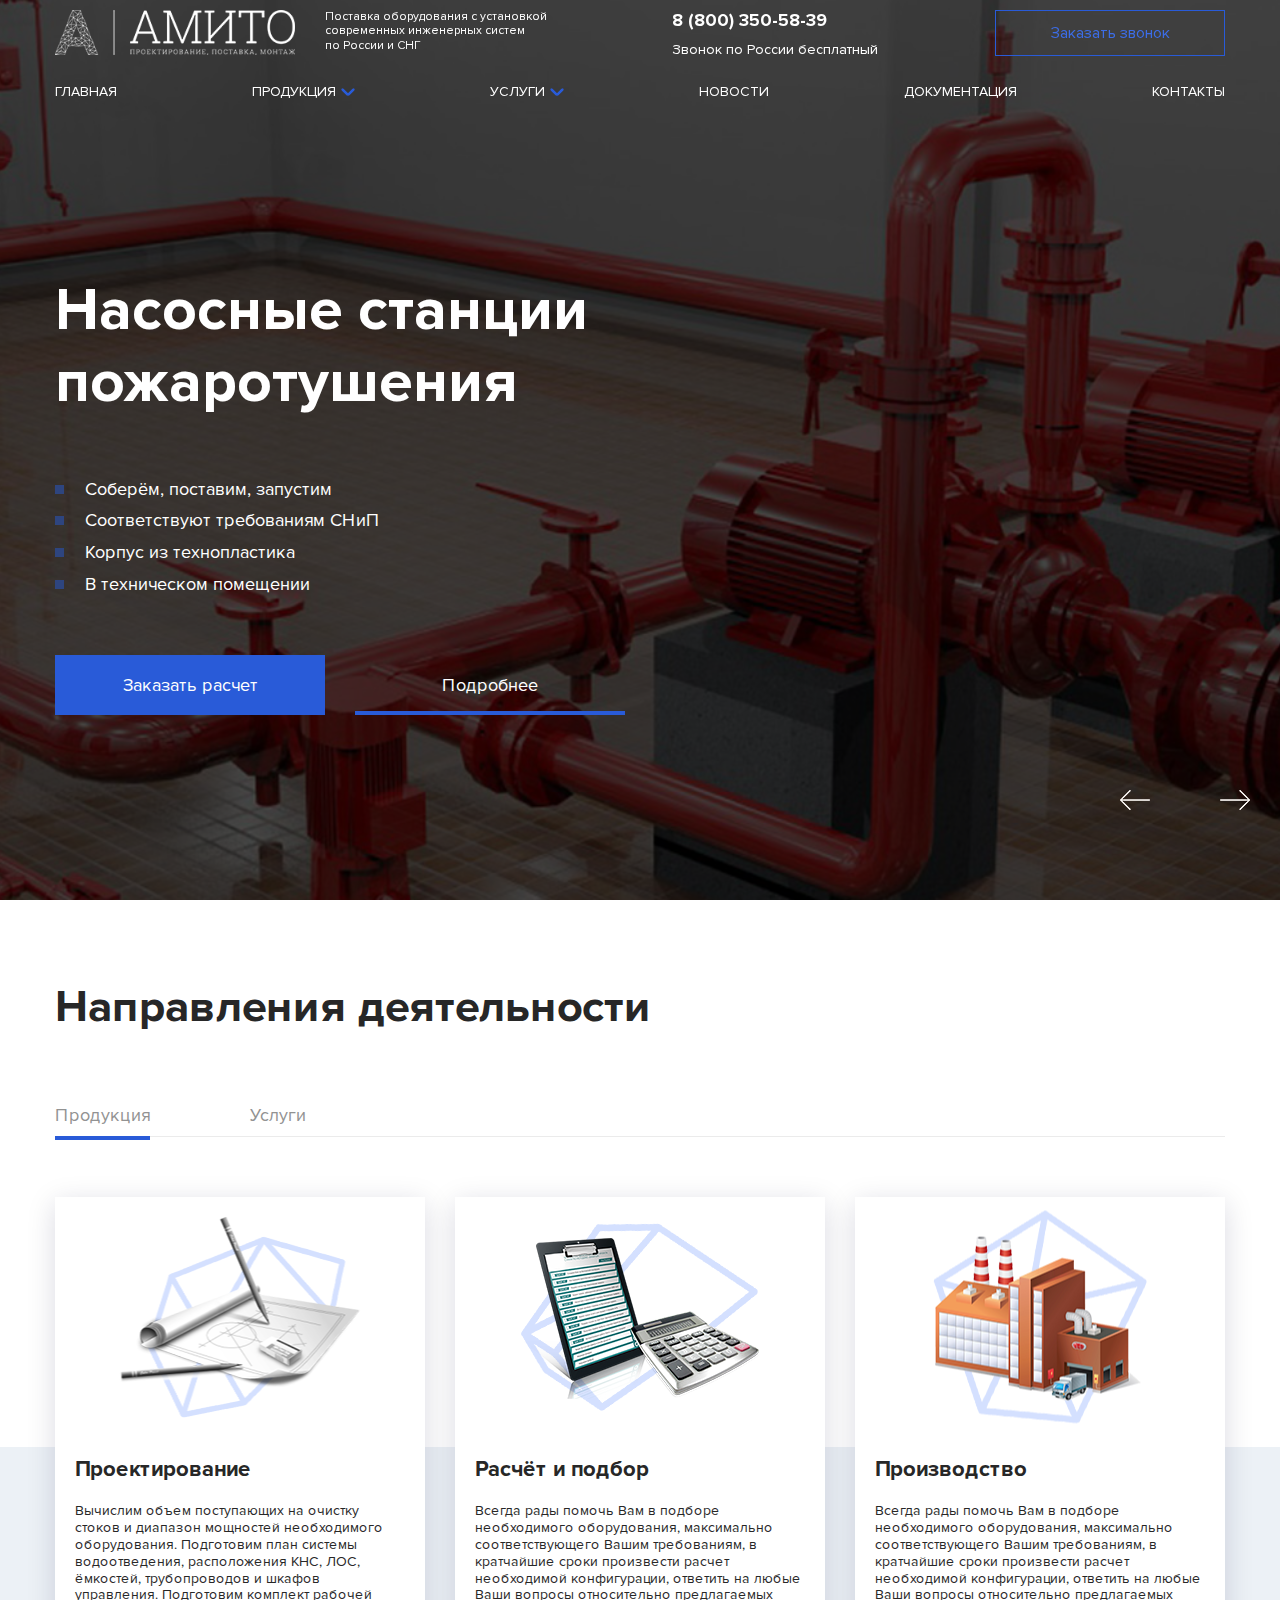
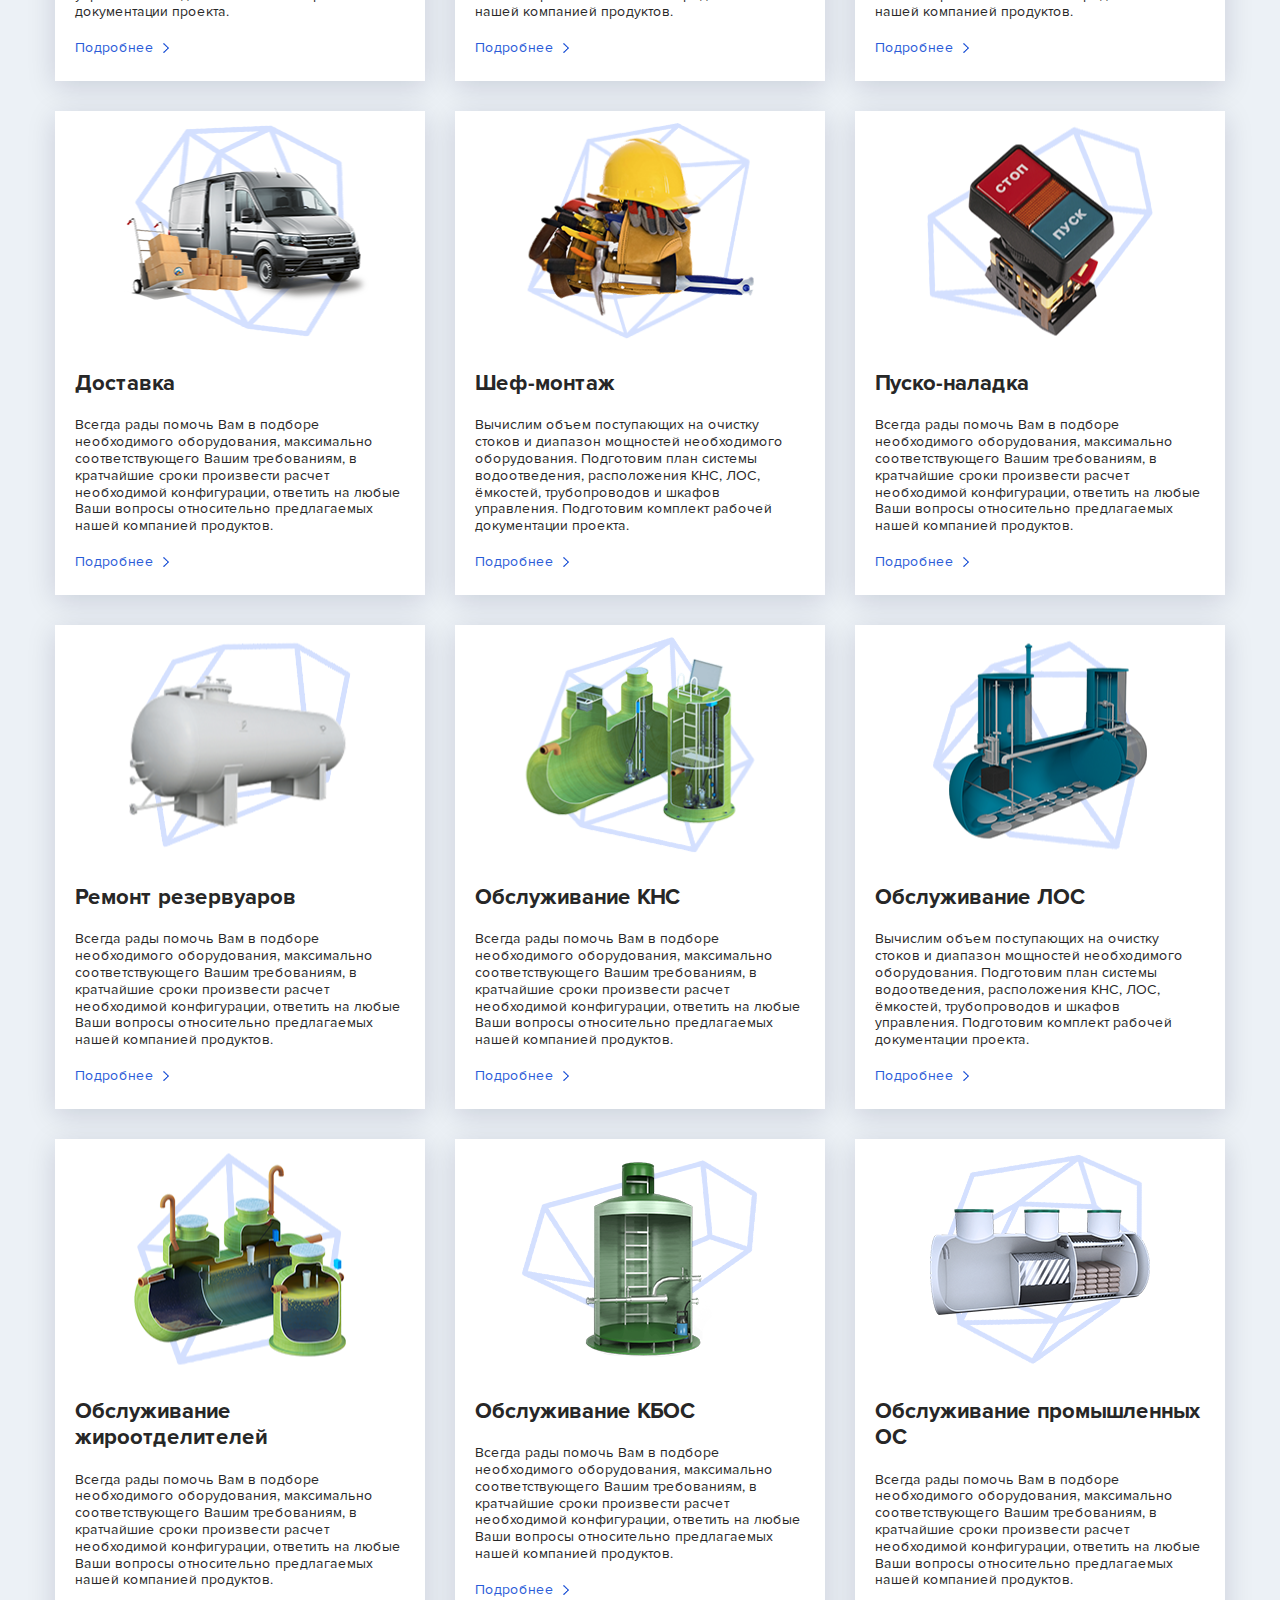
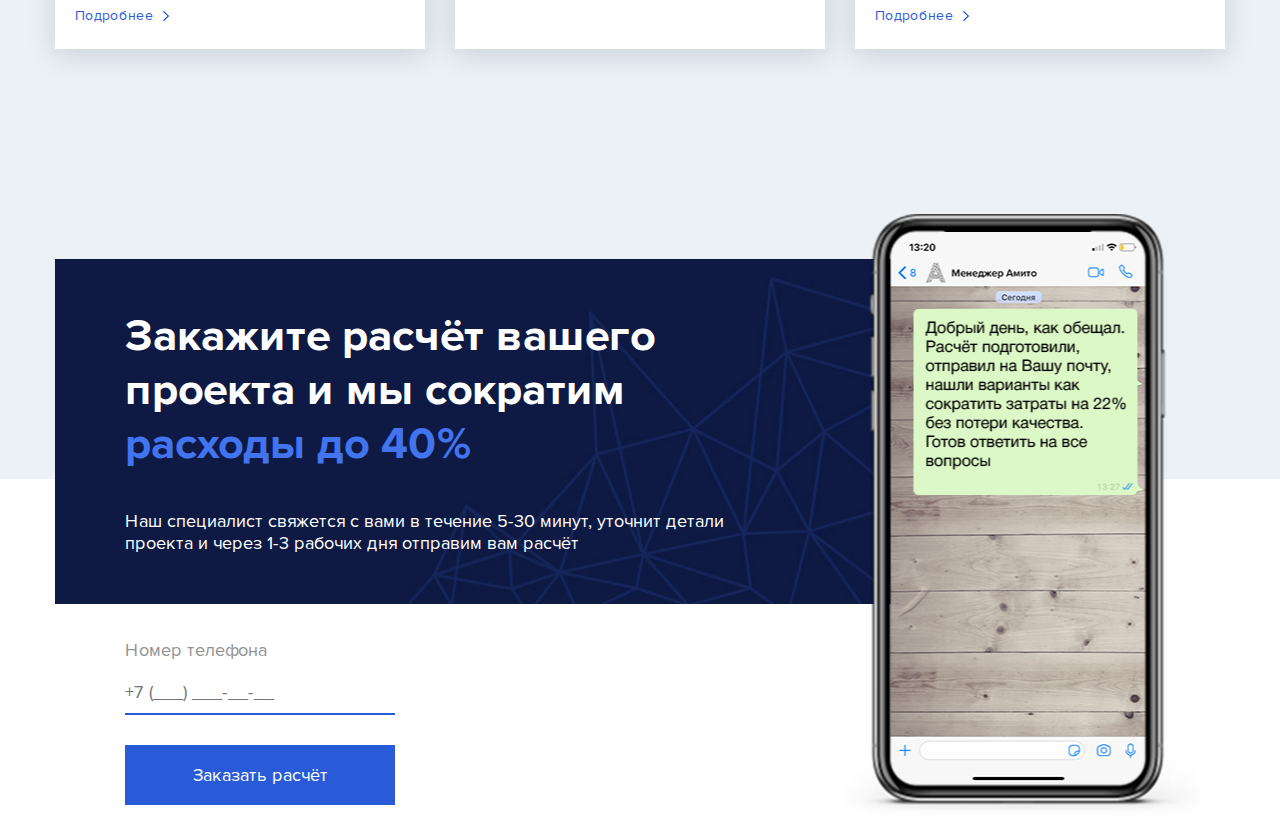
==== index.html @ 6118cff6 "sdvdfv" ====
<!DOCTYPE html>
<html>
<head>
	<title></title>
	<meta name="keywords" content=''>
	<meta name="description" content=''>

	<meta name="format-detection" content="telephone=no">

	<meta http-equiv="Content-Type" content="text/html; charset=utf-8">
	<meta name="viewport" content="width=device-width,minimum-scale=1,maximum-scale=1">
	<link rel="stylesheet" href="css/reset.css" type="text/css">
	<link rel="stylesheet" href="css/jquery.fancybox.css" type="text/css">
	<link rel="stylesheet" href="css/slick.css" type="text/css">
	<link rel="stylesheet" href="css/layout.css" type="text/css">
	<link rel="stylesheet" href="css/main.css" type="text/css">

</head>
<body>
	<div class="body-wrap">
		<div class="b header">
			<div class="header-top">
				<div class="container">
					<div class="wrap">
						<div class="header-burger">
							<div class="mobile-btn">
								<div class="mobile-btn-el"></div>
							</div>
						</div>
						<div class="header-logo">
							<a href="/"><img src="i/logo.png" alt=""></a>
						</div>
						<div class="header-content">
							<div class="logo-text">Поставка оборудования с установкой современных инженерных систем по&nbsp;России и&nbsp;СНГ</div>
							<div class="phone">
								<a href="tel:+78003505839">8 (800) 350-58-39</a>
								<span>Звонок по России бесплатный</span>
							</div>
							<a href="#" class="header-btn">Заказать звонок</a>
						</div>
					</div>
				</div>
			</div>
			<div class="header-bot">
				<div class="container">
					<div class="header-nav">
						<ul>
							<li><a href="/">Главная</a></li>
							<li class="li-drop"><a href="/">Продукция</a></li>
							<li class="li-drop"><a href="/">Услуги</a></li>
							<li><a href="/">Новости</a></li>
							<li><a href="/">Документация</a></li>
							<li><a href="/">Контакты</a></li>
						</ul>
					</div>
				</div>
			</div>
			<div class="mobile-menu">
				<div class="close-btn"></div>
				<ul class="nav">
					<li><a href="/">Главная</a></li>
					<li class="nav-drop"><a href="/">Продукция</a></li>
					<li class="nav-drop"><a href="/">Услуги</a></li>
					<li><a href="/">Новости</a></li>
					<li><a href="/">Документация</a></li>
					<li><a href="/">Контакты</a></li>
				</ul>
				<div class="phone">
					<a href="tel:+78003505839">8 (800) 350-58-39</a>
					<span>Звонок по России бесплатный</span>
				</div>
			</div>
		</div>

		<div class="b face">
			<div class="face-slider">
				<div class="face-slide" style="background-image:url('i/face-img.jpg');">
					<div class="container">
						<div class="wrap">
							<h2 class="main-title">Насосные станции пожаротушения</h2>
							<div class="text">
								<ul>
									<li>Соберём, поставим, запустим</li>
									<li>Соответствуют требованиям СНиП</li>
									<li>Корпус из технопластика</li>
									<li>В техническом помещении</li>
								</ul>
							</div>
							<div class="face-buttons">
								<a href="#" class="btn">Заказать расчет</a>
								<a href="#" class="btn more">Подробнее</a>
							</div>
						</div>
					</div>
				</div>
				<div class="face-slide" style="background-image:url('i/face-img.jpg');">
					<div class="container">
						<div class="wrap">
							<h2 class="main-title">Насосные станции пожаротушения</h2>
							<div class="text">
								<ul>
									<li>Соберём, поставим, запустим</li>
									<li>Соответствуют требованиям СНиП</li>
									<li>Корпус из технопластика</li>
									<li>В техническом помещении</li>
								</ul>
							</div>
							<div class="face-buttons">
								<a href="#" class="btn">Заказать расчет</a>
								<a href="#" class="btn more">Подробнее</a>
							</div>
						</div>
					</div>
				</div>
			</div>
		</div>

		<div class="b services">
			<div class="services-top">
				<div class="container">
					<h2 class="title">Направления деятельности</h2>
					<ul class="filter-services">
						<li data-filter="#products" class="active">Продукция</li>
						<li data-filter="#services">Услуги</li>
					</ul>
				</div>
			</div>
			<div class="services-bot">
				<div class="wrap">
					<div class="container">
						<div id="products" class="services-wrap active">
							<ul class="services-list">
								<li>
									<div class="image">
										<img src="i/serv-1.png" alt="">
									</div>
									<div class="content">
										<div class="name">Проектирование</div>
										<div class="text">Вычислим объем поступающих на очистку стоков и диапазон мощностей необходимого оборудования. Подготовим план системы водоотведения, расположения КНС, ЛОС, ёмкостей, трубопроводов и шкафов управления. Подготовим комплект рабочей документации проекта.</div>
										<a href="#" class="services-more">Подробнее</a>
									</div>
								</li>
								<li>
									<div class="image">
										<img src="i/serv-2.png" alt="">
									</div>
									<div class="content">
										<div class="name">Расчёт и подбор</div>
										<div class="text">Всегда рады помочь Вам в подборе необходимого оборудования, максимально соответствующего Вашим требованиям, в кратчайшие сроки произвести расчет необходимой конфигурации, ответить на любые Ваши вопросы относительно предлагаемых нашей компанией продуктов.</div>
										<a href="#" class="services-more">Подробнее</a>
									</div>
								</li>
								<li>
									<div class="image">
										<img src="i/serv-3.png" alt="">
									</div>
									<div class="content">
										<div class="name">Производство</div>
										<div class="text">Всегда рады помочь Вам в подборе необходимого оборудования, максимально соответствующего Вашим требованиям, в кратчайшие сроки произвести расчет необходимой конфигурации, ответить на любые Ваши вопросы относительно предлагаемых нашей компанией продуктов.</div>
										<a href="#" class="services-more">Подробнее</a>
									</div>
								</li>
								<li>
									<div class="image">
										<img src="i/serv-4.png" alt="">
									</div>
									<div class="content">
										<div class="name">Доставка</div>
										<div class="text">Всегда рады помочь Вам в подборе необходимого оборудования, максимально соответствующего Вашим требованиям, в кратчайшие сроки произвести расчет необходимой конфигурации, ответить на любые Ваши вопросы относительно предлагаемых нашей компанией продуктов.</div>
										<a href="#" class="services-more">Подробнее</a>
									</div>
								</li>
								<li>
									<div class="image">
										<img src="i/serv-5.png" alt="">
									</div>
									<div class="content">
										<div class="name">Шеф-монтаж</div>
										<div class="text">Вычислим объем поступающих на очистку стоков и диапазон мощностей необходимого оборудования. Подготовим план системы водоотведения, расположения КНС, ЛОС, ёмкостей, трубопроводов и шкафов управления. Подготовим комплект рабочей документации проекта.</div>
										<a href="#" class="services-more">Подробнее</a>
									</div>
								</li>
								<li>
									<div class="image">
										<img src="i/serv-6.png" alt="">
									</div>
									<div class="content">
										<div class="name">Пуско-наладка</div>
										<div class="text">Всегда рады помочь Вам в подборе необходимого оборудования, максимально соответствующего Вашим требованиям, в кратчайшие сроки произвести расчет необходимой конфигурации, ответить на любые Ваши вопросы относительно предлагаемых нашей компанией продуктов.</div>
										<a href="#" class="services-more">Подробнее</a>
									</div>
								</li>
								<li>
									<div class="image">
										<img src="i/serv-7.png" alt="">
									</div>
									<div class="content">
										<div class="name">Ремонт резервуаров</div>
										<div class="text">Всегда рады помочь Вам в подборе необходимого оборудования, максимально соответствующего Вашим требованиям, в кратчайшие сроки произвести расчет необходимой конфигурации, ответить на любые Ваши вопросы относительно предлагаемых нашей компанией продуктов.</div>
										<a href="#" class="services-more">Подробнее</a>
									</div>
								</li>
								<li>
									<div class="image">
										<img src="i/serv-8.png" alt="">
									</div>
									<div class="content">
										<div class="name">Обслуживание КНС</div>
										<div class="text">Всегда рады помочь Вам в подборе необходимого оборудования, максимально соответствующего Вашим требованиям, в кратчайшие сроки произвести расчет необходимой конфигурации, ответить на любые Ваши вопросы относительно предлагаемых нашей компанией продуктов.</div>
										<a href="#" class="services-more">Подробнее</a>
									</div>
								</li>
								<li>
									<div class="image">
										<img src="i/serv-9.png" alt="">
									</div>
									<div class="content">
										<div class="name">Обслуживание ЛОС</div>
										<div class="text">Вычислим объем поступающих на очистку стоков и диапазон мощностей необходимого оборудования. Подготовим план системы водоотведения, расположения КНС, ЛОС, ёмкостей, трубопроводов и шкафов управления. Подготовим комплект рабочей документации проекта.</div>
										<a href="#" class="services-more">Подробнее</a>
									</div>
								</li>
								<li>
									<div class="image">
										<img src="i/serv-10.png" alt="">
									</div>
									<div class="content">
										<div class="name">Обслуживание жироотделителей</div>
										<div class="text">Всегда рады помочь Вам в подборе необходимого оборудования, максимально соответствующего Вашим требованиям, в кратчайшие сроки произвести расчет необходимой конфигурации, ответить на любые Ваши вопросы относительно предлагаемых нашей компанией продуктов.</div>
										<a href="#" class="services-more">Подробнее</a>
									</div>
								</li>
								<li>
									<div class="image">
										<img src="i/serv-11.png" alt="">
									</div>
									<div class="content">
										<div class="name">Обслуживание КБОС</div>
										<div class="text">Всегда рады помочь Вам в подборе необходимого оборудования, максимально соответствующего Вашим требованиям, в кратчайшие сроки произвести расчет необходимой конфигурации, ответить на любые Ваши вопросы относительно предлагаемых нашей компанией продуктов.</div>
										<a href="#" class="services-more">Подробнее</a>
									</div>
								</li>
								<li>
									<div class="image">
										<img src="i/serv-12.png" alt="">
									</div>
									<div class="content">
										<div class="name">Обслуживание промышленных ОС</div>
										<div class="text">Всегда рады помочь Вам в подборе необходимого оборудования, максимально соответствующего Вашим требованиям, в кратчайшие сроки произвести расчет необходимой конфигурации, ответить на любые Ваши вопросы относительно предлагаемых нашей компанией продуктов.</div>
										<a href="#" class="services-more">Подробнее</a>
									</div>
								</li>
							</ul>
						</div>
						<div id="services" class="services-wrap">
							<ul class="services-list">
								<li>
									<div class="image">
										<img src="i/serv-1.png" alt="">
									</div>
									<div class="content">
										<div class="name">Проектирование</div>
										<div class="text">Вычислим объем поступающих на очистку стоков и диапазон мощностей необходимого оборудования. Подготовим план системы водоотведения, расположения КНС, ЛОС, ёмкостей, трубопроводов и шкафов управления. Подготовим комплект рабочей документации проекта.</div>
										<a href="#" class="services-more">Подробнее</a>
									</div>
								</li>
								<li>
									<div class="image">
										<img src="i/serv-2.png" alt="">
									</div>
									<div class="content">
										<div class="name">Расчёт и подбор</div>
										<div class="text">Всегда рады помочь Вам в подборе необходимого оборудования, максимально соответствующего Вашим требованиям, в кратчайшие сроки произвести расчет необходимой конфигурации, ответить на любые Ваши вопросы относительно предлагаемых нашей компанией продуктов.</div>
										<a href="#" class="services-more">Подробнее</a>
									</div>
								</li>
								<li>
									<div class="image">
										<img src="i/serv-5.png" alt="">
									</div>
									<div class="content">
										<div class="name">Шеф-монтаж</div>
										<div class="text">Вычислим объем поступающих на очистку стоков и диапазон мощностей необходимого оборудования. Подготовим план системы водоотведения, расположения КНС, ЛОС, ёмкостей, трубопроводов и шкафов управления. Подготовим комплект рабочей документации проекта.</div>
										<a href="#" class="services-more">Подробнее</a>
									</div>
								</li>
								<li>
									<div class="image">
										<img src="i/serv-9.png" alt="">
									</div>
									<div class="content">
										<div class="name">Обслуживание ЛОС</div>
										<div class="text">Вычислим объем поступающих на очистку стоков и диапазон мощностей необходимого оборудования. Подготовим план системы водоотведения, расположения КНС, ЛОС, ёмкостей, трубопроводов и шкафов управления. Подготовим комплект рабочей документации проекта.</div>
										<a href="#" class="services-more">Подробнее</a>
									</div>
								</li>
							</ul>
						</div>
					</div>
				</div>
			</div>
		</div>

		<div class="b calc">
			<div class="calc-wrap">
				<div class="container">
					<div class="calc-head" style="background-image:url('i/calc-bg.jpg');">
						<h2 class="title">Закажите расчёт вашего проекта и мы сократим <span>расходы до&nbsp;40%</span></h2>
						<div class="calc-text">Наш специалист свяжется с вами в течение 5-30 минут, уточнит детали проекта и через 1-3 рабочих дня отправим вам расчёт</div>
						<img src="i/calc-phone.png" alt="" class="abs-img">
					</div>
					<div class="calc-form">
						<div class="b-form">
							<form>
								<div class="b-input">
									<label>Номер телефона</label>
									<input type="tel" placeholder="+7 (___) ___-__-__">
								</div>
								<button type="submit" class="btn">Заказать расчёт</button>
							</form>
						</div>
					</div>
				</div>
			</div>
		</div>

		<div class="b footer">
			<div class="container"></div>
		</div>

		<div style="display:none;">
		</div>
	</div>

	<script type="text/javascript" src="js/jquery-2.1.1.min.js"></script>
	<script type="text/javascript" src="js/jquery.fancybox.js"></script>
	<script type="text/javascript" src="js/jquery.inputmask.bundle.js"></script>
	<script type="text/javascript" src="js/slick.js"></script>
	<script type="text/javascript" src="js/main.js"></script>
</body>
</html>
---- css/layout.css ----
@charset "utf-8";

@font-face {
    font-family: 'ProximaNova';
    src: url('../fonts/ProximaNovaT-Thin.eot');
    src: url('../fonts/ProximaNovaT-Thin.eot?#iefix') format('embedded-opentype'),
         url('../fonts/ProximaNovaT-Thin.svg#ProximaNovaT-Thin') format('svg'),
         url('../fonts/ProximaNovaT-Thin.ttf') format('truetype'),
         url('../fonts/ProximaNovaT-Thin.woff') format('woff'),
         url('../fonts/ProximaNovaT-Thin.woff2') format('woff2');
    font-weight: 100;
    font-style: normal;
}

@font-face {
    font-family: 'ProximaNova';
    src: url('../fonts/ProximaNova-Black.eot');
    src: url('../fonts/ProximaNova-Black.eot?#iefix') format('embedded-opentype'),
         url('../fonts/ProximaNova-Black.svg#ProximaNova-Black') format('svg'),
         url('../fonts/ProximaNova-Black.ttf') format('truetype'),
         url('../fonts/ProximaNova-Black.woff') format('woff'),
         url('../fonts/ProximaNova-Black.woff2') format('woff2');
    font-weight: 900;
    font-style: normal;
}

@font-face {
    font-family: 'ProximaNova';
    src: url('../fonts/ProximaNova-Bold.eot');
    src: url('../fonts/ProximaNova-Bold.eot?#iefix') format('embedded-opentype'),
         url('../fonts/ProximaNova-Bold.svg#ProximaNova-Bold') format('svg'),
         url('../fonts/ProximaNova-Bold.ttf') format('truetype'),
         url('../fonts/ProximaNova-Bold.woff') format('woff'),
         url('../fonts/ProximaNova-Bold.woff2') format('woff2');
    font-weight: 700;
    font-style: normal;
}

@font-face {
    font-family: 'ProximaNova';
    src: url('../fonts/ProximaNova-Extrabld.eot');
    src: url('../fonts/ProximaNova-Extrabld.eot?#iefix') format('embedded-opentype'),
         url('../fonts/ProximaNova-Extrabld.svg#ProximaNova-Extrabld') format('svg'),
         url('../fonts/ProximaNova-Extrabld.ttf') format('truetype'),
         url('../fonts/ProximaNova-Extrabld.woff') format('woff'),
         url('../fonts/ProximaNova-Extrabld.woff2') format('woff2');
    font-weight: 800;
    font-style: normal;
}

@font-face {
    font-family: 'ProximaNova';
    src: url('../fonts/ProximaNova-Light.eot');
    src: url('../fonts/ProximaNova-Light.eot?#iefix') format('embedded-opentype'),
         url('../fonts/ProximaNova-Light.svg#ProximaNova-Light') format('svg'),
         url('../fonts/ProximaNova-Light.ttf') format('truetype'),
         url('../fonts/ProximaNova-Light.woff') format('woff'),
         url('../fonts/ProximaNova-Light.woff2') format('woff2');
    font-weight: 300;
    font-style: normal;
}

@font-face {
    font-family: 'ProximaNova';
    src: url('../fonts/ProximaNova-Regular.eot');
    src: url('../fonts/ProximaNova-Regular.eot?#iefix') format('embedded-opentype'),
         url('../fonts/ProximaNova-Regular.svg#ProximaNova-Regular') format('svg'),
         url('../fonts/ProximaNova-Regular.ttf') format('truetype'),
         url('../fonts/ProximaNova-Regular.woff') format('woff'),
         url('../fonts/ProximaNova-Regular.woff2') format('woff2');
    font-weight: normal;
    font-style: normal;
}

@font-face {
    font-family: 'ProximaNova';
    src: url('../fonts/ProximaNova-Semibold.eot');
    src: url('../fonts/ProximaNova-Semibold.eot?#iefix') format('embedded-opentype'),
         url('../fonts/ProximaNova-Semibold.svg#ProximaNova-Semibold') format('svg'),
         url('../fonts/ProximaNova-Semibold.ttf') format('truetype'),
         url('../fonts/ProximaNova-Semibold.woff') format('woff'),
         url('../fonts/ProximaNova-Semibold.woff2') format('woff2');
    font-weight: 600;
    font-style: normal;
}

html,
body {
	position: relative;
}
body {
	min-width: 300px;
	text-align: center;
	overflow-x: hidden;
	-webkit-text-size-adjust: none;
	color: #272727;
    font-family: 'ProximaNova', sans-serif;
}
body.no-scroll {
	height: 100vh !important;
	overflow: hidden !important;
}
body .body-wrap {
    box-sizing: border-box;
    overflow: hidden;
}
/*body.no-scroll .body-wrap {
    height: 100vh !important;
    overflow: hidden !important;
}*/
a{
	text-decoration: none;
	color: #272727;
	-webkit-transition: all 0.3s;
    -moz-transition: all 0.3s;
    -ms-transition: all 0.3s;
    transition: all 0.3s;
}
button {
    font-family: 'ProximaNova', sans-serif;
	-webkit-transition: all 0.3s;
    -moz-transition: all 0.3s;
    -ms-transition: all 0.3s;
    transition: all 0.3s;
}
button:hover {
    cursor: pointer;
}
li{
	list-style: none;
}
h1,h2,h3,h4,h5,h6{
	font-weight: normal;
}
label.error{
	display: none !important;
}
input.error,textarea.error{
	border-color: #ff0000 !important;
}
.fancybox-inner{
	overflow: visible !important;
}
.b{
	position: relative;
}
.container{
	position: relative;
	max-width: 1230px;
	padding: 0 30px;
	box-sizing: border-box;
	margin: 0px auto;
}
.b-absolute{
	position: absolute;
	top: 0px;
	left: 50%;
	margin-left: -500px;
}
input::-webkit-input-placeholder, input:-moz-placeholder,
textarea::-webkit-input-placeholder, textarea:-moz-placeholder {
	color: #929292;
}
.mobile-btn {
	display: block;
	position: absolute;
	left: 0;
	top: 0;
	width: 30px;
	height: 30px;
	z-index: 1;
    cursor: pointer;
}
.mobile-btn .mobile-btn-el{
	position: absolute;
	border-radius: 4px;
	top: 14px;
	left: 2px;
	width: 26px;
	height: 2px;
	background-color: #ffffff;
	opacity: 1;
	-webkit-transition: all 0.3s;
	-moz-transition: all 0.3s;
	-ms-transition: all 0.3s;
	transition: all 0.3s;
}
.mobile-btn::before {
    content: '';
    position: absolute;
    border-radius: 4px;
    left: 2px;
    top: 5px;
    width: 26px;
    height: 2px;
    background-color: #ffffff;
    -webkit-transform-origin: left;
    -moz-transform-origin: left;
    -ms-transform-origin: left;
    transform-origin: left;
    -webkit-transition: all 0.3s;
    -moz-transition: all 0.3s;
    -ms-transition: all 0.3s;
    transition: all 0.3s;
}
.mobile-btn::after {
	content: '';
	position: absolute;
    border-radius: 4px;
    left: 2px;
    bottom: 5px;
    width: 26px;
    height: 2px;
    background-color: #ffffff;
    -webkit-transform-origin: left;
    -moz-transform-origin: left;
    -ms-transform-origin: left;
    transform-origin: left;
    -webkit-transition: all 0.3s;
    -moz-transition: all 0.3s;
    -ms-transition: all 0.3s;
    transition: all 0.3s;
}
.mobile-btn.active::after {
    left: 5.5px;
    -webkit-transform: rotate(-45deg);
    -moz-transform: rotate(-45deg);
    -ms-transform: rotate(-45deg);
    transform: rotate(-45deg);
}
.mobile-btn.active::before {
    left: 5.5px;
    -webkit-transform: rotate(45deg);
    -moz-transform: rotate(45deg);
    -ms-transform: rotate(45deg);
    transform: rotate(45deg);
}
.mobile-btn.active .mobile-btn-el {
	opacity: 0;
}
.close-btn {
	display: none;
	position: absolute;
	width: 30px;
	height: 30px;
	z-index: 1;
    cursor: pointer;
    top: 18.5px;
    left: 30px;
}
.close-btn::after {
	content: '';
	position: absolute;
    border-radius: 4px;
    left: 2px;
    top: 14px;
    width: 26px;
    height: 2px;
    background-color: #295bd8;
    -webkit-transform: rotate(-45deg);
    -moz-transform: rotate(-45deg);
    -ms-transform: rotate(-45deg);
    transform: rotate(-45deg);
}
.close-btn::before {
	content: '';
    position: absolute;
    border-radius: 4px;
    left: 2px;
    top: 14px;
    width: 26px;
    height: 2px;
    background-color: #295bd8;
    -webkit-transform: rotate(45deg);
    -moz-transform: rotate(45deg);
    -ms-transform: rotate(45deg);
    transform: rotate(45deg);
}
.mobile-menu {
	display: none;
	position: fixed;
	z-index: 100;
	top: -200%;
	left: 0;
	box-sizing: border-box;
	width: 100%;
	height: 100vh;
	padding: 50px 30px 70px;
	background-color: #ffffff;
	-webkit-transition: all 0.3s;
	-moz-transition: all 0.3s;
	-ms-transition: all 0.3s;
	transition: all 0.3s;
}
.mobile-menu.active {
	top: 0;
}
.mobile-menu:after {
    content: '';
    display: block;
    width: 100%;
    height: 100px;
    position: absolute;
    left: 0;
    top: 100%;
    background-color: #ffffff;
}
.mobile-menu .nav li {
    position: relative;
    text-align: left;
    font-size: 14px;
    border-bottom: 1px solid #295bd8;
}
.mobile-menu .nav li:last-child {
    border: 0;
}
.mobile-menu .nav li a, .mobile-menu .nav li span {
    display: block;
    padding: 10px 0;
}
.mobile-menu .nav li.nav-drop {
    padding-right: 16px;
}
.mobile-menu .nav li.nav-drop:before {
    content: '';
    display: block;
    width: 6px;
    height: 10px;
    position: absolute;
    right: 0;
    top: calc(50% - 5px);
    background-position: center;
    background-size: contain;
    background-repeat: no-repeat;
    background-image: url('../i/arr-more.png');
}
.mobile-menu .phone {
    margin-top: 20px;
    font-size: 12px;
}
.mobile-menu .phone a {
    font-size: 16px;
    font-weight: 700;
}
.mobile-menu .phone span {
    display: block;
    margin-top: 5px;
}

.policy-text {
    display: inline-block;
    max-width: 100%;
    font-size: 10px;
    font-weight: 300;
    color: #000000;
    line-height: 1.2;
    position: relative;
    text-align: left;
    padding-left: 35px;
    margin-top: 18px;
}
.policy-text a {
    color: #000000;
    -webkit-transition: all 0.3s;
    -moz-transition: all 0.3s;
    -ms-transition: all 0.3s;
    transition: all 0.3s;
}
.policy-text a:hover {
    color: #ffc53c;
}
.policy-text .radio-btn {
    display: block;
    position: absolute;
    width: 20px;
    height: 20px;
    border: 1px solid #f7f7f7;
    background-color: #f7f7f7;
    border-radius: 4px;
    left: 0;
    top: calc(50% - 10px);
    box-sizing: border-box;
}
.policy-text .radio-btn.error {
    border-color: #ff0000;
    background-color: #ff0000;
}
.policy-text .radio-btn:hover {
    cursor: pointer;
}
.policy-text .radio-btn.active::before {
    content: '';
    display: block;
    width: 9px;
    height: 2px;
    position: absolute;
    left: 1px;
    top: 10px;
    background-color: #aaadb3;
    -webkit-transform: rotate(45deg);
    -moz-transform: rotate(45deg);
    -ms-transform: rotate(45deg);
    transform: rotate(45deg);
}
.policy-text .radio-btn.active::after {
    content: '';
    display: block;
    width: 12px;
    height: 2px;
    position: absolute;
    left: 6px;
    top: 9px;
    background-color: #aaadb3;
    -webkit-transform: rotate(-45deg);
    -moz-transform: rotate(-45deg);
    -ms-transform: rotate(-45deg);
    transform: rotate(-45deg);
}


@media (-webkit-min-device-pixel-ratio: 1.5) {
}	
@media screen and (max-width: 1280px){
	
}
@media screen and (max-width: 1024px){
    .mobile-menu, .close-btn {
        display: block;
    }
}
@media screen and (max-width: 768px){
    .container {
        padding: 0 10px;
    }
    .mobile-menu {
        padding: 50px 10px 70px;
    }
    .close-btn {
        left: 10px;
        top: 13.5px;
    }
}
@media screen and (max-width: 560px){
    .close-btn {
        top: 13px;
    }
}
---- css/main.css ----
.header {
	padding: 10px 0;
	width: 100%;
	position: absolute;
	left: 0;
	top: 0;
	z-index: 100;
}
.header-top .wrap {
	display: -webkit-flex;
	display: -ms-flexbox;
	display: flex;
	justify-content: space-between;
	align-items: flex-start;
	text-align: left;
	padding-bottom: 25px;
}
.header-burger {
	display: none;
	position: relative;
	height: 30px;
	width: 200px;
}
.header-logo {
	width: 300px;
}
.header-logo img {
	display: block;
	max-width: 100%;
}
.header-content {
	width: calc(100% - 330px);
	display: -webkit-flex;
	display: -ms-flexbox;
	display: flex;
	justify-content: space-between;
	align-items: flex-start;
}
.header-content .logo-text {
	width: 100%;
	max-width: 230px;
	color: #ffffff;
	font-size: 12px;
	line-height: 1.2;
}
.header-content .phone {
	color: #ffffff;
	font-size: 14px;
	line-height: 1.2;
}
.header-content .phone a {
	font-weight: 700;
	font-size: 18px;
	color: #ffffff;
}
.header-content .phone span {
	display: block;
	margin-top: 10px;
}
.header-btn {
	display: block;
	width: 100%;
	border: 1px solid #295bd8;
	max-width: 230px;
	padding: 14px 10px;
	text-align: center;
	color: #3c6de8;
	font-size: 16px;
	line-height: 1;
}
.header-nav > ul {
	display: -webkit-flex;
	display: -ms-flexbox;
	display: flex;
	justify-content: space-between;
	align-items: center;
}
.header-nav > ul > li {
	position: relative;
	padding: 0 5px;
	color: #ffffff;
	text-transform: uppercase;
	font-size: 14px;
}
.header-nav > ul > li:first-child {
	padding-left: 0;
}
.header-nav > ul > li:last-child {
	padding-right: 0;
}
.header-nav > ul > li > a {
	color: #ffffff;
}
.header-nav > ul > li.li-drop {
	padding-right: 24px;
}
.header-nav > ul > li.li-drop:after {
	content: '';
	display: block;
	width: 18px;
	height: 12px;
	position: absolute;
	right: 3px;
	top: calc(50% - 6px);
	background-position: center;
	background-repeat: no-repeat;
	background-size: contain;
	background-image: url('../i/arr-drop.png');
}

.main-title {
	display: block;
	font-weight: 700;
	font-size: 60px;
	line-height: 1.2;
	width: 100%;
}
.title {
	display: block;
	font-weight: 700;
	font-size: 45px;
	line-height: 1.2;
	width: 100%;
}
.title span {
	color: #4274f0;
}

.btn {
	display: block;
	width: 100%;
	max-width: 270px;
	background-color: #295bd8;
	padding: 21px 10px;
	text-align: center;
	color: #ffffff;
	line-height: 1;
	font-size: 18px;
	border: 0;
}
.btn.more {
	padding: 21px 10px 17px;
	border-bottom: 4px solid #295bd8;
	background-color: transparent;
}

.face {
	text-align: left;
	color: #ffffff;
}
.face-slider {
	position: relative;
}
.face-slider .slick-arrow {
	position: absolute;
	border: 0;
	font-size: 0;
	background-color: transparent;
	bottom: 90px;
	z-index: 10;
	background-position: center;
	background-size: contain;
	background-repeat: no-repeat;
	width: 30px;
	height: 20px;
}
.face-slider .slick-prev {
	left: calc(50% + 455px);
	background-image: url('../i/arr-prev-1.png');
}
.face-slider .slick-next {
	left: calc(50% + 555px);
	background-image: url('../i/arr-next-1.png');
}
.face-slider .slick-list,
.face-slider .slick-track {
	height: 100%;
}
.face-slide {
	position: relative;
	background-size: cover;
	background-position: center;
	background-repeat: no-repeat;
	padding: 180px 0 90px;
}
.face-slide:before {
	content: '';
	display: block;
	width: 100%;
	height: 100%;
	position: absolute;
	left: 0;
	top: 0;
	background-color: rgba(0,0,0,0.7);
}
.face .wrap {
	display: -webkit-flex;
	display: -ms-flexbox;
	display: flex;
	justify-content: flex-start;
	align-items: flex-start;
	align-content: center;
	flex-wrap: wrap;
	min-height: calc(100vh - 270px);
	width: 100%;
	max-width: 570px;
}
.face .text {
	width: 100%;
	margin: 60px auto;
	font-size: 18px;
	line-height: 1.2;
}
.face .text ul li {
	position: relative;
	padding-left: 30px;
	margin-bottom: 10px;
}
.face .text ul li:last-child {
	margin-bottom: 0;
}
.face .text ul li:before {
	content: '';
	display: block;
	width: 9px;
	height: 9px;
	background-color: #2e457f;
	position: absolute;
	left: 0;
	top: 6px;
}
.face-buttons {
	display: -webkit-flex;
	display: -ms-flexbox;
	display: flex;
	justify-content: space-between;
	align-items: flex-start;
	flex-wrap: wrap;
	width: 100%;
}
.face-buttons .btn {
	width: calc(50% - 15px);
}

.services {
	text-align: left;
}
.services-top {
	padding: 80px 0 310px;
}
.services-bot {
	background-color: #ecf1f6;
	padding-bottom: 400px;
}
.services-bot .wrap {
	display: inline-block;
	width: 100%;
	margin-top: -250px;
}
.filter-services {
	display: -webkit-flex;
	display: -ms-flexbox;
	display: flex;
	justify-content: flex-start;
	align-items: stretch;
	margin-top: 70px;
	border-bottom: 1px solid #ebebeb;
}
.filter-services li {
	display: block;
	position: relative;
	margin-right: 100px;
	color: #929292;
	font-size: 18px;
	padding-bottom: 10px;
	cursor: pointer;
}
.filter-services li:last-child {
	margin-right: 0;
}
.filter-services li:before {
	content: '';
	display: block;
	width: 0;
	height: 4px;
	position: absolute;
	left: 0;
	top: 100%;
	background-color: #295bd8;
	-webkit-transition: all 0.3s;
	-moz-transition: all 0.3s;
	-ms-transition: all 0.3s;
	transition: all 0.3s;
}
.filter-services li.active:before {
	width: 100%;
}
.services-wrap {
	display: none;
}
.services-wrap.active {
	display: block;
}
.services-list {
	display: -webkit-flex;
	display: -ms-flexbox;
	display: flex;
	justify-content: space-between;
	align-items: stretch;
	flex-wrap: wrap;
}
.services-list li {
	position: relative;
	width: calc(25% - 22.5px);
	background-color: #ffffff;
	margin-right: 30px;
	margin-bottom: 30px;
	box-shadow: 0px 6px 27px 0px rgba(0, 13, 62, 0.15);
}
.services-list li:nth-child(4n) {
	margin-right: 0;
}
.services-list li .image {
	position: relative;
	height: 240px;
}
.services-list li .image img {
	display: block;
	max-width: 90%;
	max-height: 90%;
	position: absolute;
	left: 50%;
	top: 50%;
	-webkit-transform: translate(-50%,-50%);
	-moz-transform: translate(-50%,-50%);
	-ms-transform: translate(-50%,-50%);
	transform: translate(-50%,-50%);
}
.services-list li .content {
	padding: 20px;
}
.services-list li .name {
	display: block;
	font-weight: 700;
	font-size: 22px;
	line-height: 1.2;
}
.services-list li .text {
	margin: 20px auto;
	font-size: 14px;
	line-height: 1.2;
}
.services-list li .services-more {
	display: inline-block;
	vertical-align: top;
	position: relative;
	padding-right: 15px;
	color: #295bd8;
	font-size: 14px;
	line-height: 1;
}
.services-list li .services-more:before {
	content: '';
	display: block;
	width: 6px;
	height: 10px;
	position: absolute;
	right: 0;
	top: calc(50% - 5px);
	background-position: center;
	background-size: contain;
	background-repeat: no-repeat;
	background-image: url('../i/arr-more.png');
}

.calc {
	color: #ffffff;
	text-align: left;
}
.calc-wrap {
	display: inline-block;
	width: 100%;
	margin-top: -220px;
}
.calc-head {
	position: relative;
	padding: 50px 300px 50px 70px;
	margin-right: 200px;
	background-position: center;
	background-repeat: no-repeat;
	background-size: cover;
}
.calc-head .calc-text {
	font-size: 18px;
	line-height: 1.2;
	margin-top: 40px;
}
.calc-head .abs-img {
	display: block;
	max-width: 400px;
	max-height: 610px;
	position: absolute;
	top: -45px;
	right: 0;
	-webkit-transform: translateX(50%);
	-moz-transform: translateX(50%);
	-ms-transform: translateX(50%);
	transform: translateX(50%);
}
.calc-form {
	padding: 35px 70px;
}
.calc-form .b-form {
	margin-left: 0;
}

.b-form {
	margin: 0 auto;
	max-width: 270px;
}
.b-input {
	text-align: left;
	width: 100%;
	margin-bottom: 30px;
}
.b-input label {
	display: inline-block;
	font-size: 18px;
	color: #929292;
	margin-bottom: 10px;
}
.b-input input, .b-input textarea {
	display: block;
	width: 100%;
	font-size: 18px;
	color: #272727;
	font-family: 'ProximaNova', sans-serif;
}
.b-input input {
	padding: 10px 0;
	border: 0;
	border-bottom: 2px solid #295bd8;
}
.b-input textarea {
	resize: none;
}




@media screen and (max-width: 1280px){
	.header-logo {
		width: 240px;
	}
	.header-content {
		width: calc(100% - 270px);
	}

	.face-slider .slick-prev {
		left: auto;
		right: 130px;
	}
	.face-slider .slick-next {
		left: auto;
		right: 30px;
	}

	.services-list li {
		width: calc(100%/3 - 20px);
	}
	.services-list li:nth-child(4n) {
		margin-right: 30px;
	}
	.services-list li:nth-child(3n) {
		margin-right: 0;
	}
}
@media screen and (max-width: 1024px){
	body .body-wrap {
		padding-top: 67px;
	}
	.header {
		position: fixed;
		background-color: #295bd8;
	}
	.header-bot, .header-content .logo-text, .header-btn {
		display: none;
	}
	.header-top .wrap {
		align-items: center;
		padding-bottom: 0;
	}
	.header-content {
		display: block;
		width: 200px;
	}
	.header-burger {
		display: block;
	}
	.header-content .phone {
		text-align: right;
	}
	.header-logo {
		width: 200px;
	}
	.mobile-menu .header-logo {
		display: block;
		margin: 0 auto 20px;
	}

	.face-slide {
		padding: 90px 0;
	}
	.face .wrap {
		min-height: calc(100vh - 247px);
	}

	.calc-head {
		margin-right: 0;
		padding: 50px 300px 50px 30px;
	}
	.calc-head .abs-img {
		max-width: 260px;
		max-height: 420px;
		top: 50%;
		right: 0;
		-webkit-transform: translate(0,-50%);
		-moz-transform: translate(0,-50%);
		-ms-transform: translate(0,-50%);
		transform: translate(0,-50%);
	}
}
@media screen and (max-width: 960px){
	.face-slider .slick-prev {
		right: 80px;
	}

	.services-list {
		justify-content: space-between;
	}
	.services-list li {
		width: calc(50% - 15px);
		margin-right: 0;
	}
	.services-list li:nth-child(4n) {
		margin-right: 0;
	}
}
@media screen and (max-width: 768px){
	body .body-wrap {
		padding-top: 57px;
	}

	.header-content, .header-burger {
		width: 150px;
	}
	.header-content .phone {
		font-size: 10px;
	}
	.header-content .phone a {
		font-size: 16px;
	}
	.header-content .phone span {
		margin-top: 5px;
	}

	.main-title {
		font-size: 26px;
	}
	.title {
		font-size: 20px;
	}

	.btn {
		font-size: 14px;
		padding: 18px 10px;
		margin: 0 auto;
	}
	.btn.more {
		padding: 18px 10px 14px;
	}

	.face-slide {
		padding: 80px 0;
	}
	.face .wrap {
		max-width: none;
		min-height: calc(100vh - 217px);
	}
	.face .text {
		margin: 30px auto;
		font-size: 14px;
	}
	.face .text ul li {
		padding-left: 16px;
	}
	.face .text ul li:before {
		width: 6px;
		height: 6px;
		top: 4px;
	}
	.face-buttons {
		max-width: 560px;
	}
	.face-buttons .btn {
		margin: 0;
		width: calc(50% - 10px);
	}
	.face-slider .slick-arrow {
		bottom: 30px;
	}
	.face-slider .slick-prev {
		right: auto;
		left: calc(50% - 40px);
	}
	.face-slider .slick-next {
		right: calc(50% - 40px);
	}

	.services-top {
		padding: 50px 0 280px;
	}
	.filter-services {
		margin-top: 30px;
	}
	.filter-services li {
		font-size: 14px;
		padding-bottom: 8px;
		margin-right: 30px;
	}
	.filter-services li:before {
		height: 2px;
	}
	.services-list li {
		width: calc(50% - 10px);
		margin-bottom: 20px;
	}
	.services-list li .content {
		padding: 15px;
	}
	.services-list li .name {
		font-size: 16px;
	}
	.services-list li .text {
		margin: 15px auto;
		font-size: 12px;
	}
	.services-list li .services-more {
		font-size: 12px;
		padding-right: 12px;
	}
	.services-list li .services-more:before {
		width: 5px;
		height: 8px;
		top: calc(50% - 4px);
	}

	.calc-head {
		padding: 15px;
	}
	.calc-head .calc-text {
		font-size: 14px;
		margin: 20px auto;
	}
	.calc-head .abs-img {
		position: relative;
		max-width: 100%;
		max-height: 300px;
		left: 0;
		top: 0;
		margin: 0 auto;
		-webkit-transform: translate(0,0);
		-moz-transform: translate(0,0);
		-ms-transform: translate(0,0);
		transform: translate(0,0);
	}
	.calc-form {
		padding: 30px 0;
	}
	.calc-form .b-form {
		margin-left: auto;
	}

	.b-input {
		margin-bottom: 15px;
	}
	.b-input label {
		font-size: 14px;
		margin-bottom: 0;
	}
	.b-input input, .b-input textarea {
		font-size: 14px;
	}
}
@media screen and (max-width: 560px){
	body .body-wrap {
		padding-top: 56px;
	}

	.header-logo {
		display: none;
	}

	.face .wrap {
		min-height: calc(100vh - 216px);
	}
	.face-buttons {
		display: block;
		max-width: none;
	}
	.face-buttons .btn {
		width: 100%;
		margin: 0 auto 10px;
	}
	.face-buttons .btn:last-child {
		margin-bottom: 0;
	}

	.services-list {
		display: block;
	}
	.services-list li {
		width: 100%;
	}
	.services-list li:last-child {
		margin-bottom: 0;
	}
}
@media screen and (max-width: 460px){
	.filter-services {
		justify-content: space-between;
	}
	.filter-services li {
		margin-right: 0;
	}
}
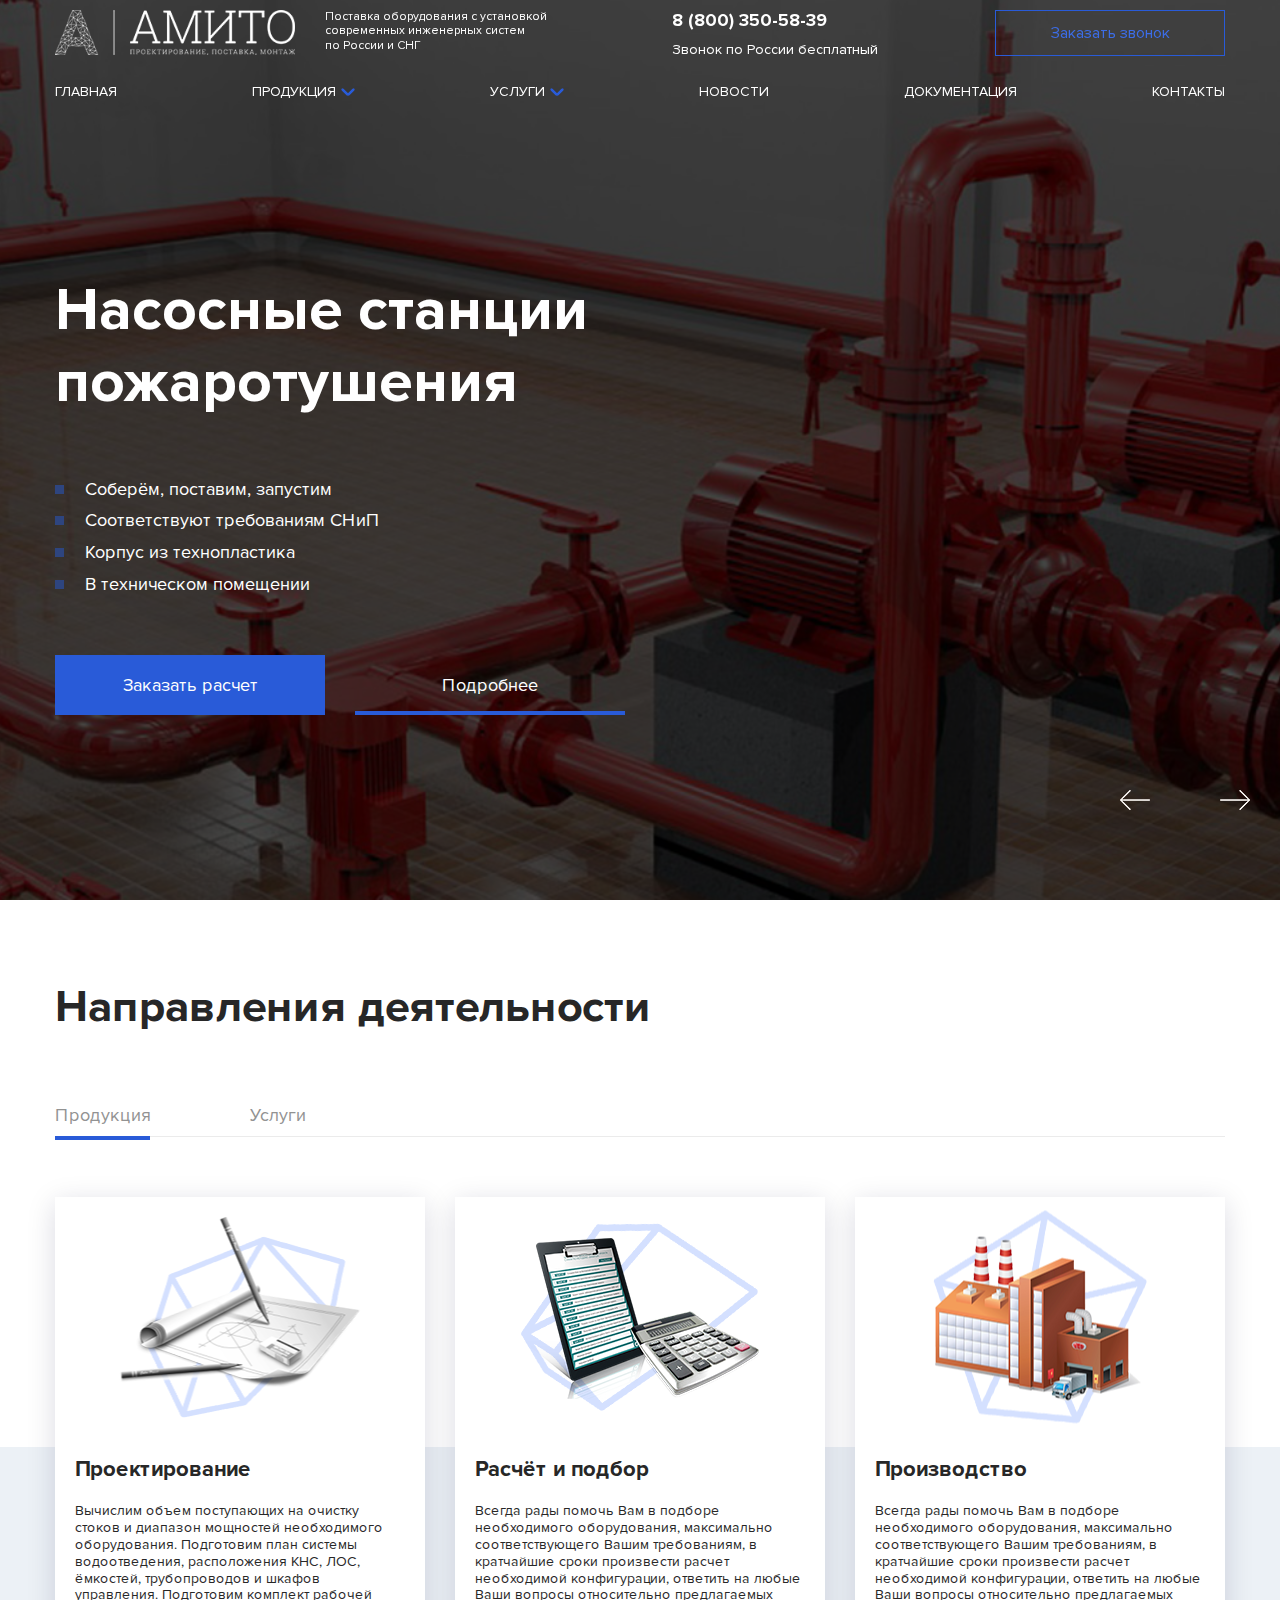
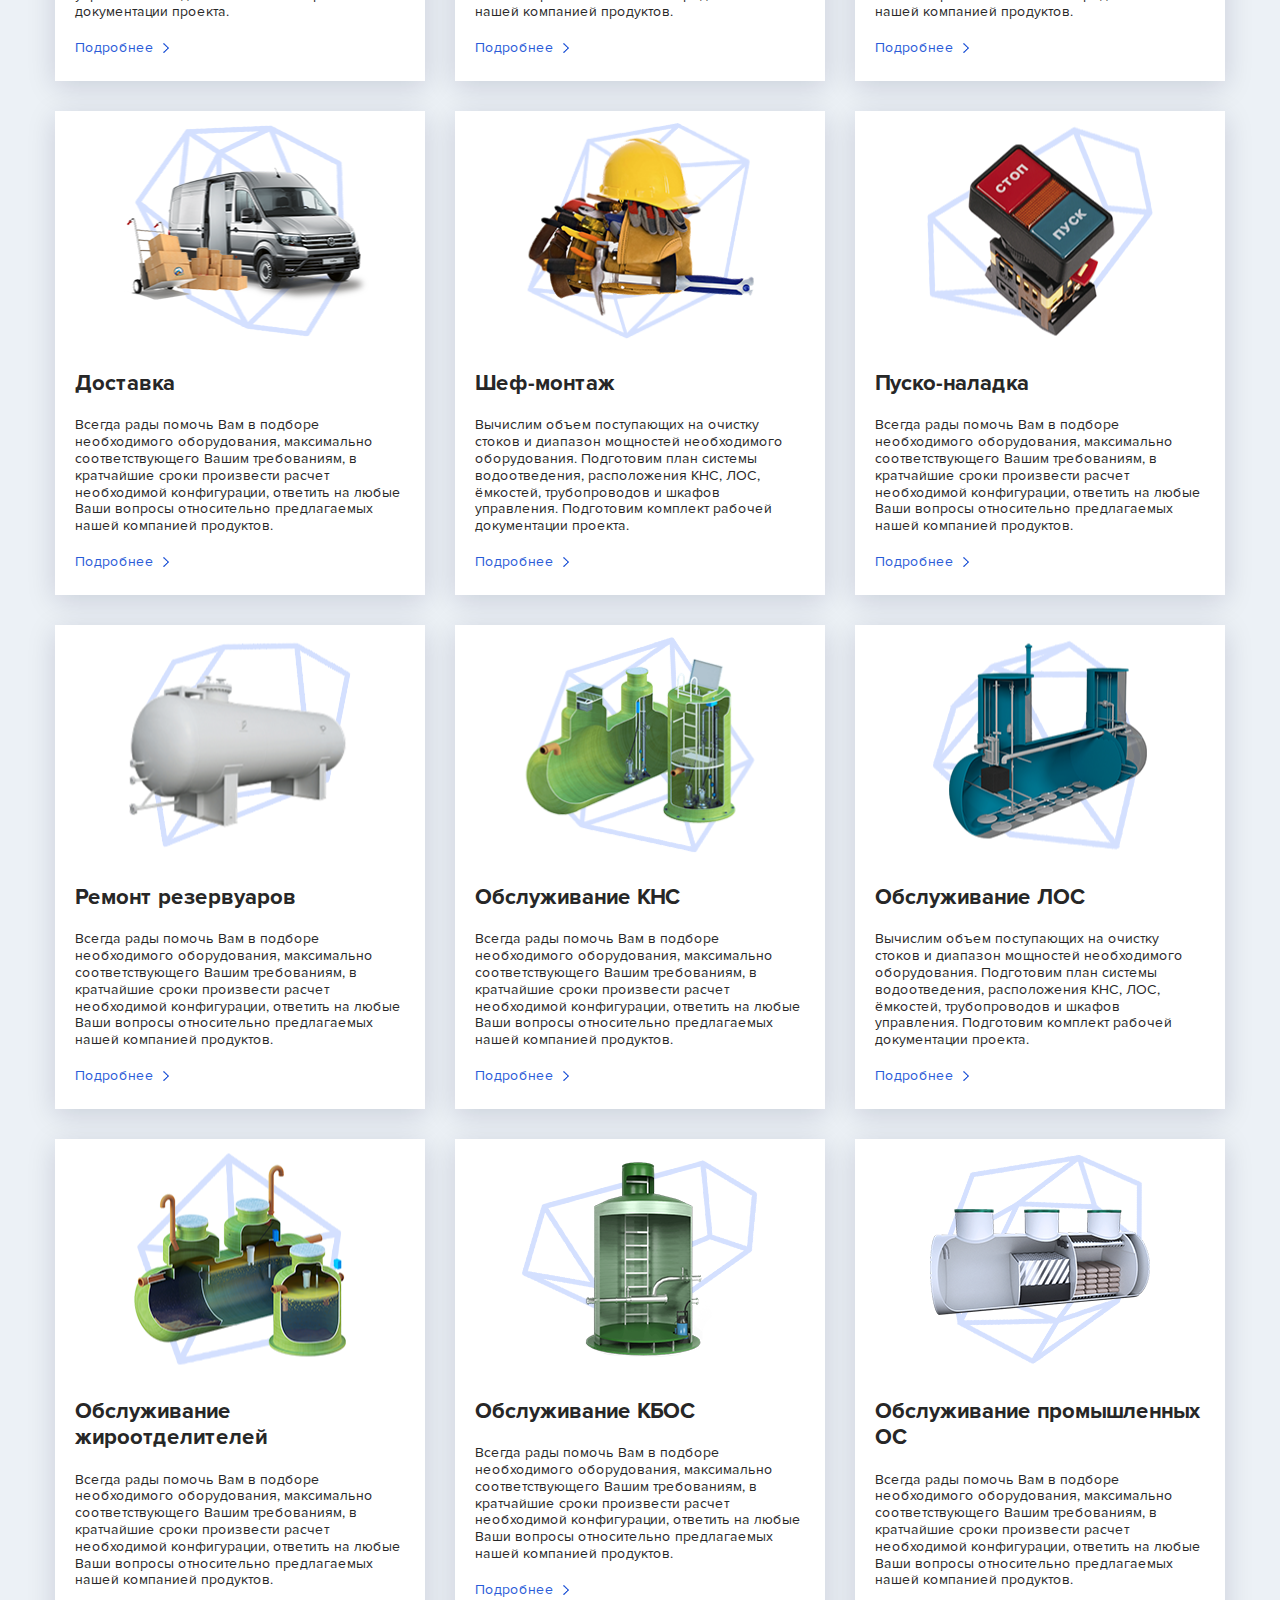
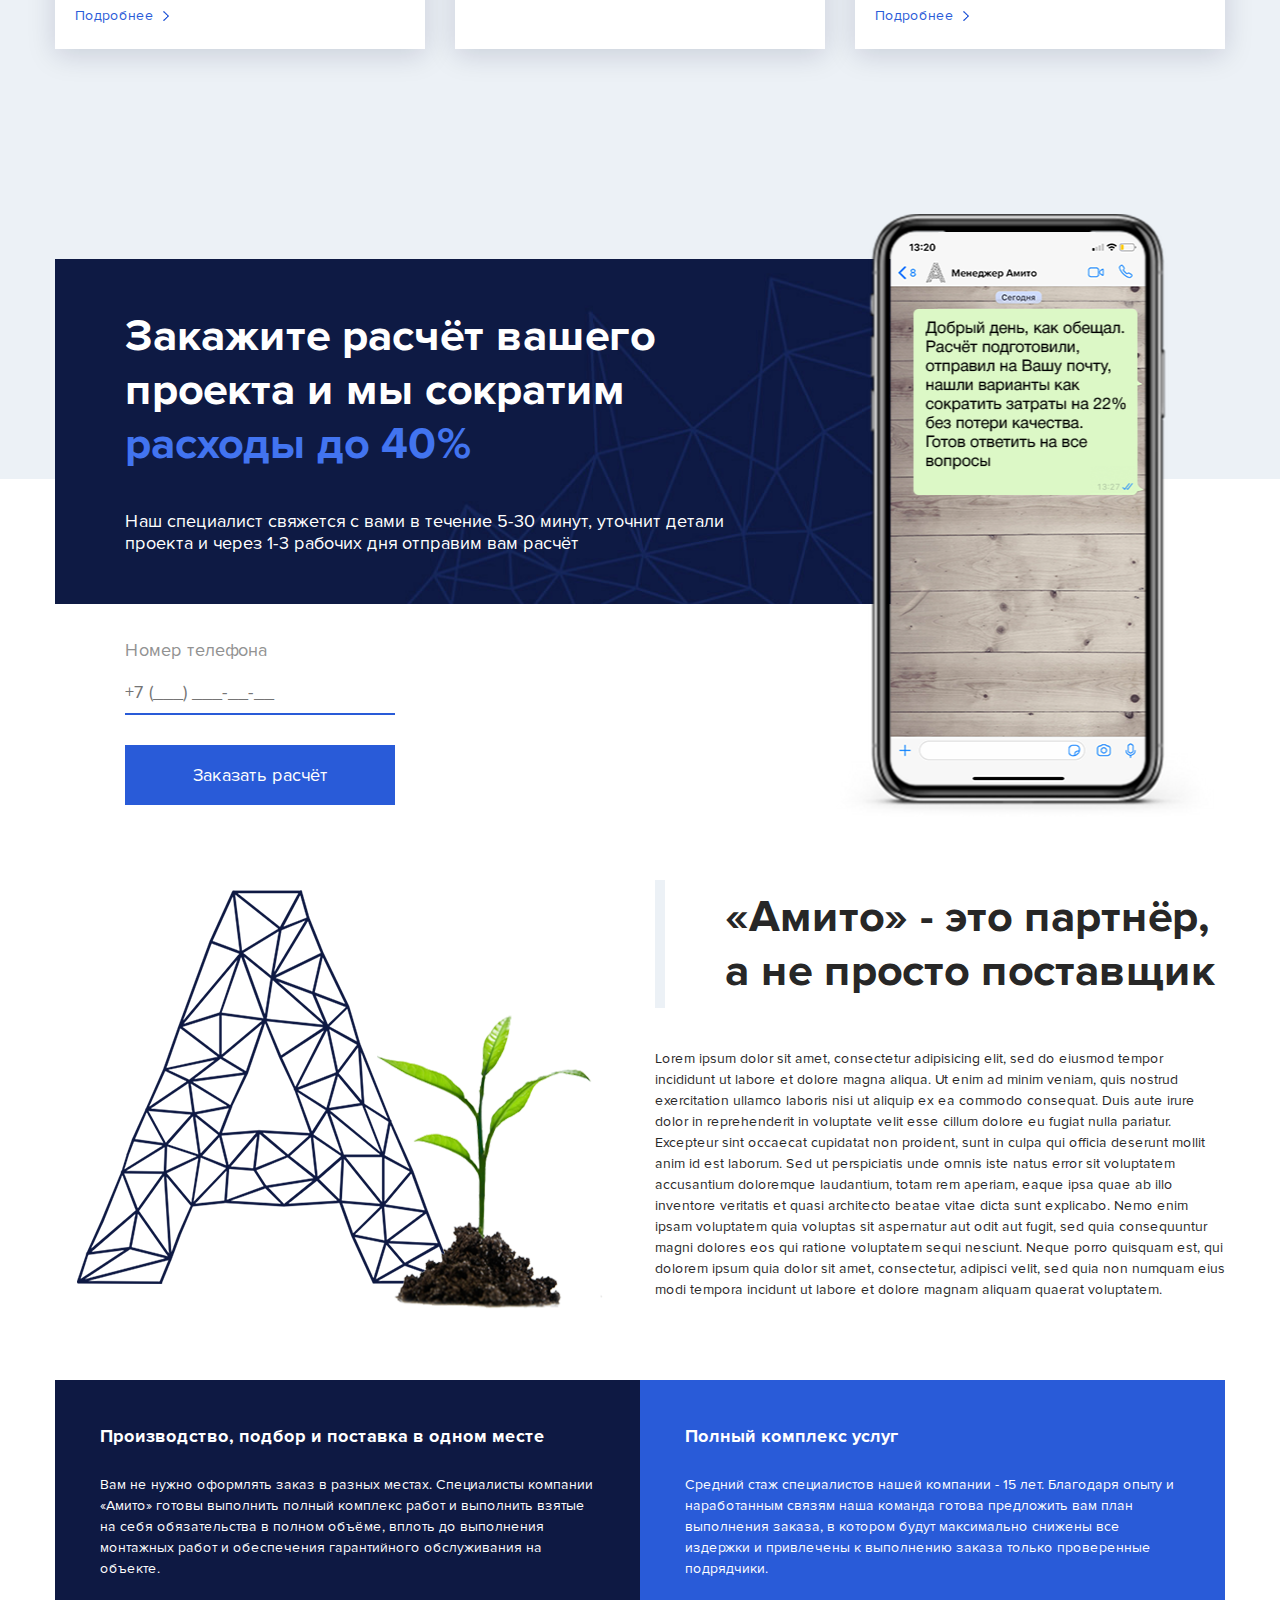
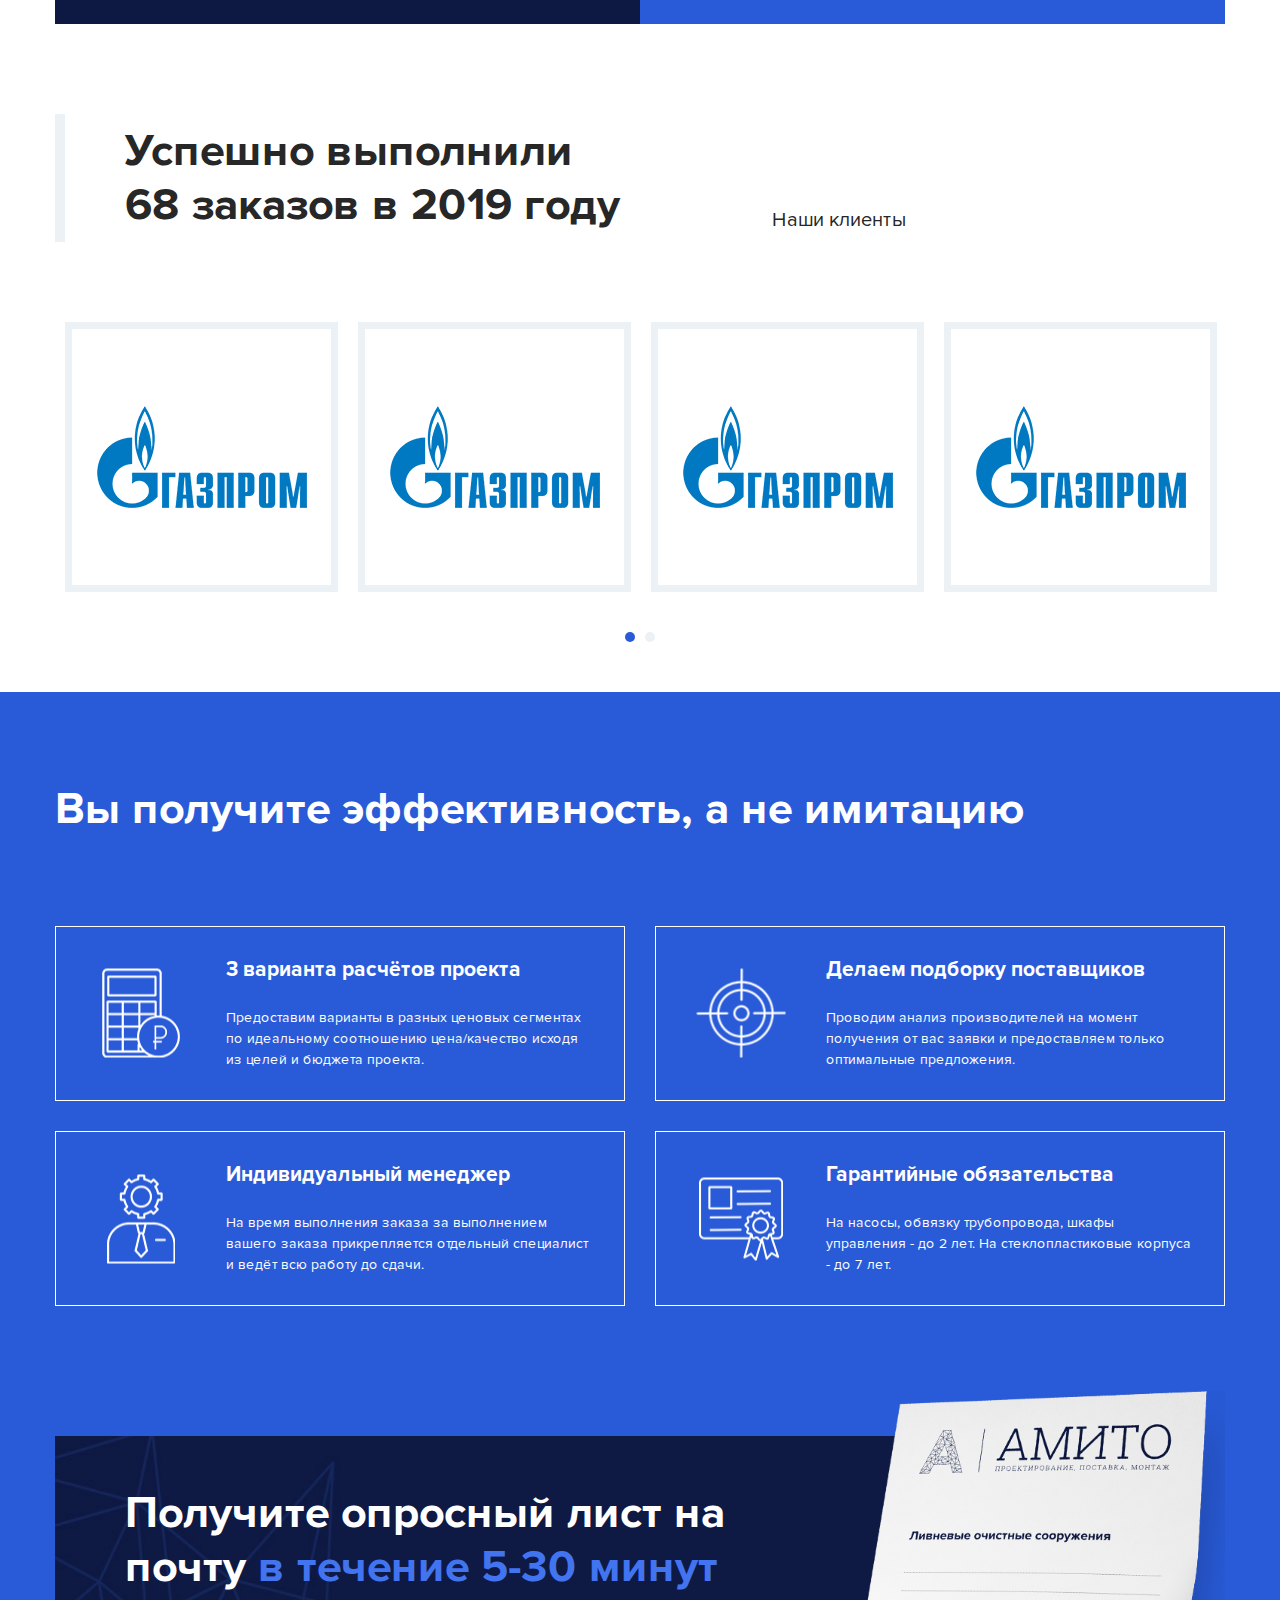
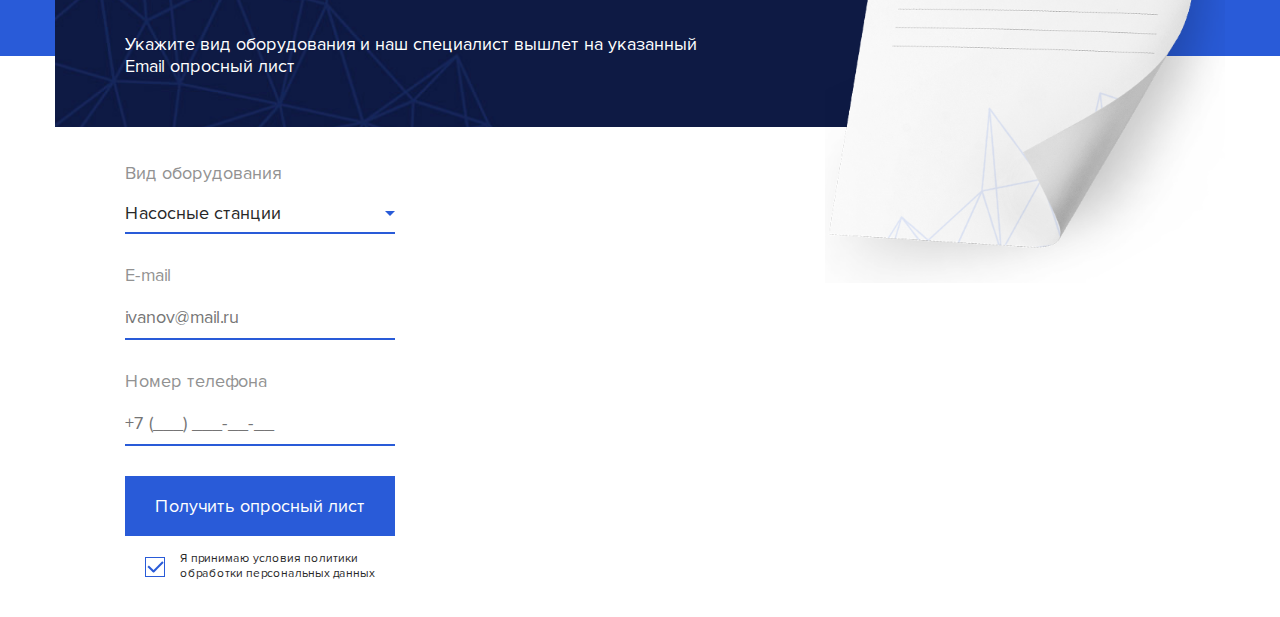
==== commit e5b273c4: "svdfvdf" ====
--- a/index.html
+++ b/index.html
@@ -12,6 +12,7 @@
 	<link rel="stylesheet" href="css/reset.css" type="text/css">
 	<link rel="stylesheet" href="css/jquery.fancybox.css" type="text/css">
 	<link rel="stylesheet" href="css/slick.css" type="text/css">
+	<link rel="stylesheet" href="css/chosen.min.css" type="text/css"/>
 	<link rel="stylesheet" href="css/layout.css" type="text/css">
 	<link rel="stylesheet" href="css/main.css" type="text/css">
 
@@ -324,6 +325,133 @@
 			</div>
 		</div>
 
+		<div class="b ekr">
+			<div class="container">
+				<div class="b-text-img">
+					<div class="image">
+						<img src="i/amito-img.png" alt="">
+					</div>
+					<div class="text">
+						<h2 class="title title-line">«Амито» - это партнёр, а&nbsp;не&nbsp;просто поставщик</h2>
+						<div class="text-wrap">
+							<p>Lorem ipsum dolor sit amet, consectetur adipisicing elit, sed do eiusmod tempor incididunt ut labore et dolore magna aliqua. Ut enim ad minim veniam, quis nostrud exercitation ullamco laboris nisi ut aliquip ex ea commodo consequat. Duis aute irure dolor in reprehenderit in voluptate velit esse cillum dolore eu fugiat nulla pariatur. Excepteur sint occaecat cupidatat non proident, sunt in culpa qui officia deserunt mollit anim id est laborum. Sed ut perspiciatis unde omnis iste natus error sit voluptatem accusantium doloremque laudantium, totam rem aperiam, eaque ipsa quae ab illo inventore veritatis et quasi architecto beatae vitae dicta sunt explicabo. Nemo enim ipsam voluptatem quia voluptas sit aspernatur aut odit aut fugit, sed quia consequuntur magni dolores eos qui ratione voluptatem sequi nesciunt. Neque porro quisquam est, qui dolorem ipsum quia dolor sit amet, consectetur, adipisci velit, sed quia non numquam eius modi tempora incidunt ut labore et dolore magnam aliquam quaerat voluptatem.</p>
+						</div>
+					</div>
+				</div>
+				<div class="text-cards">
+					<div class="card">
+						<div class="card-title">Производство, подбор и поставка в одном месте</div>
+						<div class="card-text">
+							<p>Вам не нужно оформлять заказ в разных местах. Специалисты компании «Амито» готовы выполнить полный комплекс работ и выполнить взятые на себя обязательства в полном объёме, вплоть до выполнения монтажных работ и обеспечения гарантийного обслуживания на объекте.</p>
+						</div>
+					</div>
+					<div class="card light-blue">
+						<div class="card-title">Полный комплекс услуг</div>
+						<div class="card-text">
+							<p>Средний стаж специалистов нашей компании - 15 лет. Благодаря опыту и наработанным связям наша команда готова предложить вам план выполнения заказа, в котором будут максимально снижены все издержки и привлечены к выполнению заказа только проверенные подрядчики.</p>
+						</div>
+					</div>
+				</div>
+			</div>
+		</div>
+
+		<div class="b ekr">
+			<div class="container">
+				<div class="head-title">
+					<h2 class="title title-line">Успешно выполнили 68&nbsp;заказов в&nbsp;2019&nbsp;году</h2>
+					<div class="subtitle">Наши клиенты</div>
+				</div>
+				<div class="partners">
+					<div class="partner">
+						<img src="i/gazprom.png" alt="">
+					</div>
+					<div class="partner">
+						<img src="i/gazprom.png" alt="">
+					</div>
+					<div class="partner">
+						<img src="i/gazprom.png" alt="">
+					</div>
+					<div class="partner">
+						<img src="i/gazprom.png" alt="">
+					</div>
+					<div class="partner">
+						<img src="i/gazprom.png" alt="">
+					</div>
+				</div>
+			</div>
+		</div>
+
+		<div class="b preim-block">
+			<div class="container">
+				<h2 class="title">Вы получите эффективность, а&nbsp;не&nbsp;имитацию</h2>
+				<ul class="preim-list">
+					<li>
+						<img src="i/preim-i-1.png" class="icon">
+						<div class="preim-title">3&nbsp;варианта расчётов проекта</div>
+						<div class="text">
+							<p>Предоставим варианты в разных ценовых сегментах по идеальному соотношению цена/качество исходя из целей и бюджета проекта.</p>
+						</div>
+					</li>
+					<li>
+						<img src="i/preim-i-2.png" class="icon">
+						<div class="preim-title">Делаем подборку поставщиков</div>
+						<div class="text">
+							<p>Проводим анализ производителей на момент получения от вас заявки и предоставляем только оптимальные предложения.</p>
+						</div>
+					</li>
+					<li>
+						<img src="i/preim-i-3.png" class="icon">
+						<div class="preim-title">Индивидуальный менеджер</div>
+						<div class="text">
+							<p>На время выполнения заказа за выполнением вашего заказа прикрепляется отдельный специалист и ведёт всю работу до сдачи.</p>
+						</div>
+					</li>
+					<li>
+						<img src="i/preim-i-4.png" class="icon">
+						<div class="preim-title">Гарантийные обязательства</div>
+						<div class="text">
+							<p>На насосы, обвязку трубопровода, шкафы управления - до 2 лет. На стеклопластиковые корпуса - до 7 лет.</p>
+						</div>
+					</li>
+				</ul>
+			</div>
+		</div>
+
+		<div class="b calc">
+			<div class="calc-wrap">
+				<div class="container">
+					<div class="calc-head" style="background-image:url('i/calc-bg-2.jpg');">
+						<h2 class="title">Получите опросный лист на почту <span>в&nbsp;течение 5-30 минут</span></h2>
+						<div class="calc-text">Укажите вид оборудования и наш специалист вышлет на указанный Email опросный лист</div>
+						<img src="i/calc-img.png" alt="" class="abs-img">
+					</div>
+					<div class="calc-form">
+						<div class="b-form">
+							<form>
+								<div class="b-select">
+									<label>Вид оборудования</label>
+									<select>
+										<option value="val-1">Насосные станции</option>
+										<option value="val-2">Резервуары</option>
+									</select>
+								</div>
+								<div class="b-input">
+									<label>E-mail</label>
+									<input type="email" placeholder="ivanov@mail.ru">
+								</div>
+								<div class="b-input">
+									<label>Номер телефона</label>
+									<input type="tel" placeholder="+7 (___) ___-__-__">
+								</div>
+								<button type="submit" class="btn">Получить опросный лист</button>
+								<div class="policy-text"><div class="radio-btn active"></div>Я принимаю условия <a href="#" target="_blank">политики<br> обработки персональных данных</a></div>
+							</form>
+						</div>
+					</div>
+				</div>
+			</div>
+		</div>
+
 		<div class="b footer">
 			<div class="container"></div>
 		</div>
@@ -336,6 +464,7 @@
 	<script type="text/javascript" src="js/jquery.fancybox.js"></script>
 	<script type="text/javascript" src="js/jquery.inputmask.bundle.js"></script>
 	<script type="text/javascript" src="js/slick.js"></script>
+	<script type="text/javascript" src="js/chosen.jquery.min.js"></script>
 	<script type="text/javascript" src="js/main.js"></script>
 </body>
 </html>--- a/css/layout.css
+++ b/css/layout.css
@@ -350,40 +350,38 @@
 .policy-text {
     display: inline-block;
     max-width: 100%;
-    font-size: 10px;
-    font-weight: 300;
-    color: #000000;
+    font-size: 12px;
+    color: #272727;
     line-height: 1.2;
     position: relative;
     text-align: left;
     padding-left: 35px;
-    margin-top: 18px;
+    margin-top: 16px;
 }
 .policy-text a {
-    color: #000000;
+    color: #272727;
     -webkit-transition: all 0.3s;
     -moz-transition: all 0.3s;
     -ms-transition: all 0.3s;
     transition: all 0.3s;
 }
 .policy-text a:hover {
-    color: #ffc53c;
+    color: #295bd8;
 }
 .policy-text .radio-btn {
     display: block;
     position: absolute;
     width: 20px;
     height: 20px;
-    border: 1px solid #f7f7f7;
-    background-color: #f7f7f7;
-    border-radius: 4px;
+    border: 1px solid #295bd8;
+    background-color: #ffffff;
+    border-radius: 0;
     left: 0;
     top: calc(50% - 10px);
     box-sizing: border-box;
 }
 .policy-text .radio-btn.error {
     border-color: #ff0000;
-    background-color: #ff0000;
 }
 .policy-text .radio-btn:hover {
     cursor: pointer;
@@ -391,12 +389,12 @@
 .policy-text .radio-btn.active::before {
     content: '';
     display: block;
-    width: 9px;
+    width: 8px;
     height: 2px;
     position: absolute;
     left: 1px;
     top: 10px;
-    background-color: #aaadb3;
+    background-color: #295bd8;
     -webkit-transform: rotate(45deg);
     -moz-transform: rotate(45deg);
     -ms-transform: rotate(45deg);
@@ -405,12 +403,12 @@
 .policy-text .radio-btn.active::after {
     content: '';
     display: block;
-    width: 12px;
-    height: 2px;
-    position: absolute;
-    left: 6px;
-    top: 9px;
-    background-color: #aaadb3;
+    width: 14px;
+    height: 2px;
+    position: absolute;
+    left: 5px;
+    top: 8px;
+    background-color: #295bd8;
     -webkit-transform: rotate(-45deg);
     -moz-transform: rotate(-45deg);
     -ms-transform: rotate(-45deg);
--- a/css/main.css
+++ b/css/main.css
@@ -108,6 +108,10 @@
 	background-image: url('../i/arr-drop.png');
 }
 
+.ekr {
+	padding: 50px 0;
+}
+
 .main-title {
 	display: block;
 	font-weight: 700;
@@ -124,6 +128,40 @@
 }
 .title span {
 	color: #4274f0;
+}
+.title-line {
+	position: relative;
+	padding-left: 70px;
+}
+.title-line:before {
+	content: '';
+	display: block;
+	width: 10px;
+	height: calc(100% + 20px);
+	position: absolute;
+	left: 0;
+	top: -10px;
+	background-color: #ecf1f6;
+}
+.subtitle {
+	display: block;
+	font-size: 20px;
+	line-height: 1.2;
+}
+.head-title {
+	display: -webkit-flex;
+	display: -ms-flexbox;
+	display: flex;
+	justify-content: space-between;
+	align-items: flex-end;
+	text-align: left;
+}
+.head-title .title {
+	width: 600px;
+}
+.head-title .subtitle {
+	width: calc(100% - 630px);
+	margin-top: 0;
 }
 
 .btn {
@@ -286,14 +324,18 @@
 	position: absolute;
 	left: 0;
 	top: 100%;
-	background-color: #295bd8;
+	background-color: #929292;
 	-webkit-transition: all 0.3s;
 	-moz-transition: all 0.3s;
 	-ms-transition: all 0.3s;
 	transition: all 0.3s;
 }
+.filter-services li:hover:before {
+	width: 100%;
+}
 .filter-services li.active:before {
 	width: 100%;
+	background-color: #295bd8;
 }
 .services-wrap {
 	display: none;
@@ -417,13 +459,14 @@
 .b-form {
 	margin: 0 auto;
 	max-width: 270px;
-}
-.b-input {
+	text-align: center;
+}
+.b-input, .b-select {
 	text-align: left;
 	width: 100%;
 	margin-bottom: 30px;
 }
-.b-input label {
+.b-input label, .b-select label {
 	display: inline-block;
 	font-size: 18px;
 	color: #929292;
@@ -444,6 +487,242 @@
 .b-input textarea {
 	resize: none;
 }
+.b-select .chosen-container {
+	display: block;
+	width: 100% !important;
+	font-size: 18px;
+}
+.b-select .chosen-container-single .chosen-single {
+	display: block;
+	width: 100%;
+	font-size: 18px;
+	color: #272727;
+	font-family: 'ProximaNova', sans-serif;
+	padding: 10px 0;
+	padding-right: 15px;
+	border: 0;
+	border-bottom: 2px solid #295bd8;
+	border-radius: 0;
+	height: auto;
+	background: none;
+	box-shadow: none;
+}
+.b-select .chosen-container-single .chosen-single span {
+	width: 100%;
+	margin: 0;
+	line-height: 1;
+}
+.b-select .chosen-container .chosen-drop {
+	border: 1px solid #295bd8;
+	border-radius: 0;
+	margin-top: 0;
+}
+.b-select .chosen-container .chosen-results {
+	margin: 0;
+	padding: 0;
+	color: #272727;
+}
+.b-select .chosen-container .chosen-results li {
+	font-size: 16px;
+	line-height: 1.2;
+}
+.b-select .chosen-container .chosen-results li.highlighted {
+	background: none;
+	color: #295bd8;
+}
+.b-select .chosen-container .chosen-results li.result-selected {
+	color: #ffffff;
+	background-color: #295bd8;
+}
+.b-select .chosen-container-single .chosen-single div {
+	width: 0;
+	height: 0;
+	top: calc(50% - 2.5px);
+	right: 0;
+	border: 5px solid transparent;
+	border-top-color: #295bd8;
+	border-bottom: 0;
+	-webkit-transition: all 0.3s;
+	-moz-transition: all 0.3s;
+	-ms-transition: all 0.3s;
+	transition: all 0.3s;
+}
+.b-select .chosen-container-single.chosen-with-drop .chosen-single div {
+	-webkit-transform: rotate(180deg);
+	-moz-transform: rotate(180deg);
+	-ms-transform: rotate(180deg);
+	transform: rotate(180deg);
+}
+
+.b-text-img {
+	display: -webkit-flex;
+	display: -ms-flexbox;
+	display: flex;
+	justify-content: space-between;
+	align-items: flex-start;
+}
+.b-text-img .image {
+	width: calc(50% - 15px);
+}
+.b-text-img .image img {
+	display: block;
+	max-width: 100%;
+	margin: 0 auto;
+}
+.b-text-img .text {
+	width: calc(50% - 15px);
+	text-align: left;
+}
+.b-text-img .text .text-wrap {
+	margin-top: 50px;
+	font-size: 14px;
+	line-height: 1.5;
+}
+.b-text-img .text .text-wrap p {
+	display: block;
+	margin-bottom: 14px;
+}
+.b-text-img .text .text-wrap p:last-child {
+	margin-bottom: 0;
+}
+
+.text-cards {
+	margin-top: 70px;
+	display: -webkit-flex;
+	display: -ms-flexbox;
+	display: flex;
+	justify-content: space-between;
+	align-items: stretch;
+	flex-wrap: wrap;
+}
+.text-cards .card {
+	width: 50%;
+	position: relative;
+	padding: 45px;
+	background-color: #0e1943;
+	color: #ffffff;
+	text-align: left;
+}
+.text-cards .card.light-blue {
+	background-color: #295bd8;
+}
+.text-cards .card-title {
+	font-weight: 700;
+	font-size: 18px;
+	line-height: 1.3;
+}
+.text-cards .card-text {
+	margin-top: 25px;
+	font-size: 14px;
+	line-height: 1.5;
+}
+.text-cards .card-text p {
+	display: block;
+	margin-bottom: 14px;
+}
+.text-cards .card-text p:last-child {
+	margin-bottom: 0;
+}
+
+.partners {
+	position: relative;
+	padding-bottom: 50px;
+	margin-top: 90px;
+}
+.partners .slick-dots {
+	width: 100%;
+	position: absolute;
+	left: 0;
+	bottom: 0;
+	line-height: 0;
+}
+.partners .slick-dots li {
+	display: inline-block;
+	margin: 0 5px;
+}
+.partners .slick-dots li button {
+	width: 10px;
+	height: 10px;
+	border: 0;
+	border-radius: 50%;
+	font-size: 0;
+	background-color: #ecf1f6;
+}
+.partners .slick-dots li.slick-active button {
+	background-color: #295bd8;
+}
+.partner {
+	position: relative;
+	height: 270px;
+	border: 7px solid #ecf1f6;
+	margin: 0 10px;
+}
+.partner img {
+	display: block;
+	max-width: 90%;
+	max-height: 90%;
+	position: absolute;
+	left: 50%;
+	top: 50%;
+	-webkit-transform: translate(-50%,-50%);
+	-moz-transform: translate(-50%,-50%);
+	-ms-transform: translate(-50%,-50%);
+	transform: translate(-50%,-50%);
+}
+
+.preim-block {
+	padding: 90px 0 320px;
+	background-color: #295bd8;
+	color: #ffffff;
+	text-align: left;
+}
+.preim-list {
+	display: -webkit-flex;
+	display: -ms-flexbox;
+	display: flex;
+	justify-content: space-between;
+	align-items: stretch;
+	flex-wrap: wrap;
+	margin-top: 90px;
+}
+.preim-list li {
+	position: relative;
+	width: calc(50% - 15px);
+	padding: 30px 30px 30px 170px;
+	margin-bottom: 30px;
+	border: 1px solid #ffffff;
+	min-height: 100px;
+}
+.preim-list li .icon {
+	display: block;
+	max-width: 90px;
+	max-height: 90px;
+	position: absolute;
+	left: 85px;
+	top: 50%;
+	-webkit-transform: translate(-50%,-50%);
+	-moz-transform: translate(-50%,-50%);
+	-ms-transform: translate(-50%,-50%);
+	transform: translate(-50%,-50%);
+}
+.preim-list li .preim-title {
+	display: block;
+	font-weight: 700;
+	font-size: 21px;
+	line-height: 1.2;
+}
+.preim-list li .text {
+	margin-top: 25px;
+	font-size: 14px;
+	line-height: 1.5;
+}
+.preim-list li .text p {
+	display: block;
+	margin-bottom: 14px;
+}
+.preim-list li .text p:last-child {
+	margin-bottom: 0;
+}
 
 
 
@@ -454,6 +733,13 @@
 	}
 	.header-content {
 		width: calc(100% - 270px);
+	}
+
+	.head-title .title {
+		width: calc(60% - 15px);
+	}
+	.head-title .subtitle {
+		width: calc(40% - 15px);
 	}
 
 	.face-slider .slick-prev {
@@ -531,6 +817,17 @@
 	}
 }
 @media screen and (max-width: 960px){
+	.head-title {
+		display: block;
+	}
+	.head-title .title {
+		width: 100%;
+	}
+	.head-title .subtitle {
+		width: 100%;
+		margin-top: 30px;
+	}
+
 	.face-slider .slick-prev {
 		right: 80px;
 	}
@@ -545,6 +842,14 @@
 	.services-list li:nth-child(4n) {
 		margin-right: 0;
 	}
+
+	.partners {
+		margin-top: 50px;
+	}
+
+	.preim-list li {
+		width: 100%;
+	}
 }
 @media screen and (max-width: 768px){
 	body .body-wrap {
@@ -564,11 +869,30 @@
 		margin-top: 5px;
 	}
 
+	.ekr {
+		padding: 30px 0;
+	}
+
 	.main-title {
 		font-size: 26px;
 	}
 	.title {
 		font-size: 20px;
+	}
+	.title-line {
+		padding-left: 20px;
+	}
+	.title-line:before {
+		width: 5px;
+		height: calc(100% + 10px);
+		top: -5px;
+	}
+	.subtitle {
+		margin-top: 20px;
+		font-size: 16px;
+	}
+	.head-title .subtitle {
+		margin-top: 20px;
 	}
 
 	.btn {
@@ -681,15 +1005,97 @@
 		margin-left: auto;
 	}
 
-	.b-input {
+	.b-input, .b-select {
 		margin-bottom: 15px;
 	}
-	.b-input label {
+	.b-input label, .b-select label {
 		font-size: 14px;
 		margin-bottom: 0;
 	}
 	.b-input input, .b-input textarea {
 		font-size: 14px;
+	}
+	.b-select .chosen-container-single .chosen-single, .b-select .chosen-container {
+		font-size: 14px;
+	}
+	.b-select .chosen-container .chosen-results li {
+		font-size: 12px;
+	}
+
+	.b-text-img {
+		display: block;
+	}
+	.b-text-img .image {
+		width: 100%;
+		margin-bottom: 20px;
+	}
+	.b-text-img .image img {
+		max-height: 300px;
+	}
+	.b-text-img .text {
+		width: 100%;
+	}
+	.b-text-img .text .text-wrap {
+		font-size: 12px;
+		margin-top: 20px;
+	}
+	.b-text-img .text .text-wrap p {
+		margin-bottom: 12px;
+	}
+
+	.text-cards {
+		margin-top: 30px;
+	}
+	.text-cards .card {
+		padding: 20px;
+	}
+	.text-cards .card-title {
+		font-size: 16px;
+	}
+	.text-cards .card-text {
+		margin-top: 15px;
+		font-size: 12px;
+	}
+	.text-cards .card-text p {
+		margin-bottom: 12px;
+	}
+
+	.partners {
+		margin-top: 30px;
+		padding-bottom: 30px;
+	}
+	.partner {
+		border-width: 5px;
+		height: 200px;
+		margin: 0 5px;
+	}
+
+	.preim-block {
+		padding: 50px 0 270px;
+	}
+	.preim-list {
+		margin-top: 30px;
+	}
+	.preim-list li {
+		width: calc(50% - 10px);
+		margin-bottom: 20px;
+		padding: 20px 20px 20px 80px;
+		min-height: 70px;
+	}
+	.preim-list li .icon {
+		max-width: 60px;
+		max-height: 60px;
+		left: 40px;
+	}
+	.preim-list li .preim-title {
+		font-size: 17px;
+	}
+	.preim-list li .text {
+		margin-top: 15px;
+		font-size: 12px;
+	}
+	.preim-list li .text p {
+		margin-bottom: 12px;
 	}
 }
 @media screen and (max-width: 560px){
@@ -725,6 +1131,27 @@
 	.services-list li:last-child {
 		margin-bottom: 0;
 	}
+
+	.text-cards {
+		display: block;
+	}
+	.text-cards .card {
+		width: 100%;
+	}
+
+	.partner {
+		margin: 0;
+	}
+
+	.preim-list {
+		display: block;
+	}
+	.preim-list li {
+		width: 100%;
+	}
+	.preim-list li:last-child {
+		margin-bottom: 0;
+	}
 }
 @media screen and (max-width: 460px){
 	.filter-services {
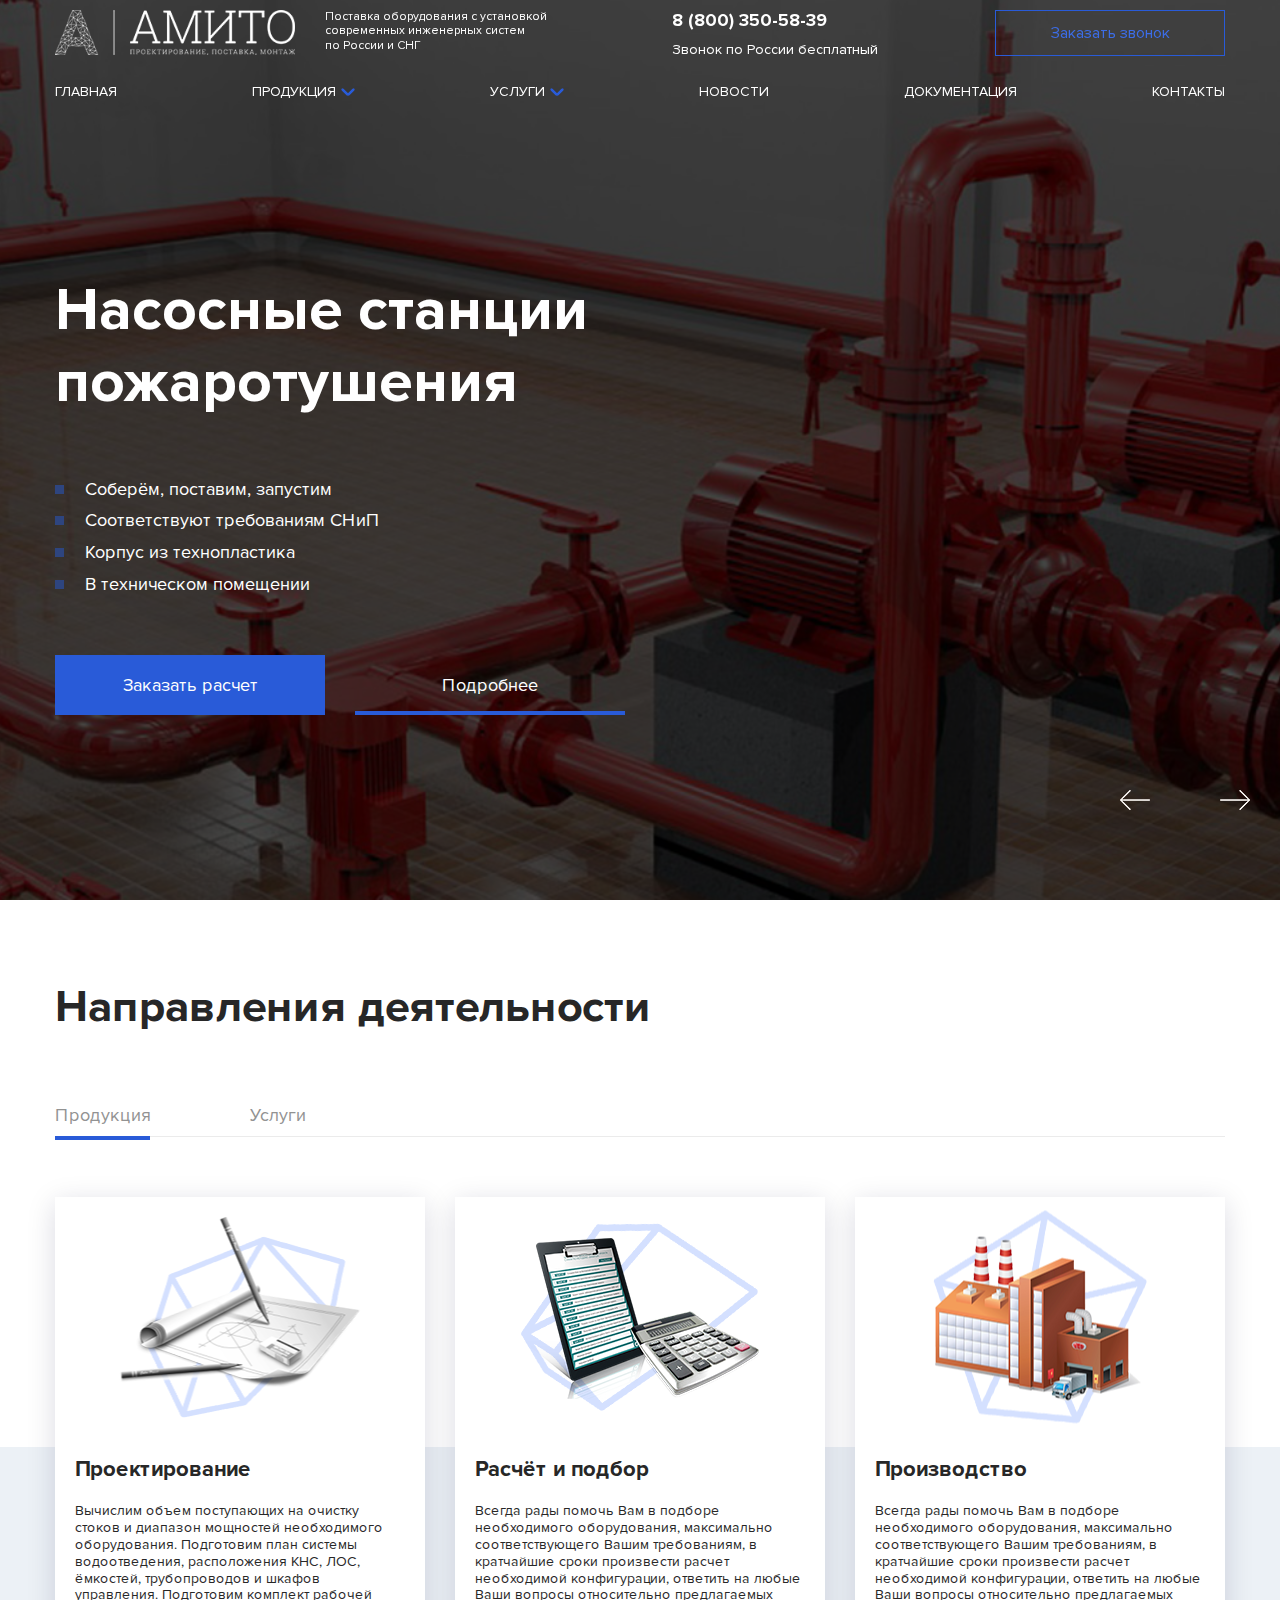
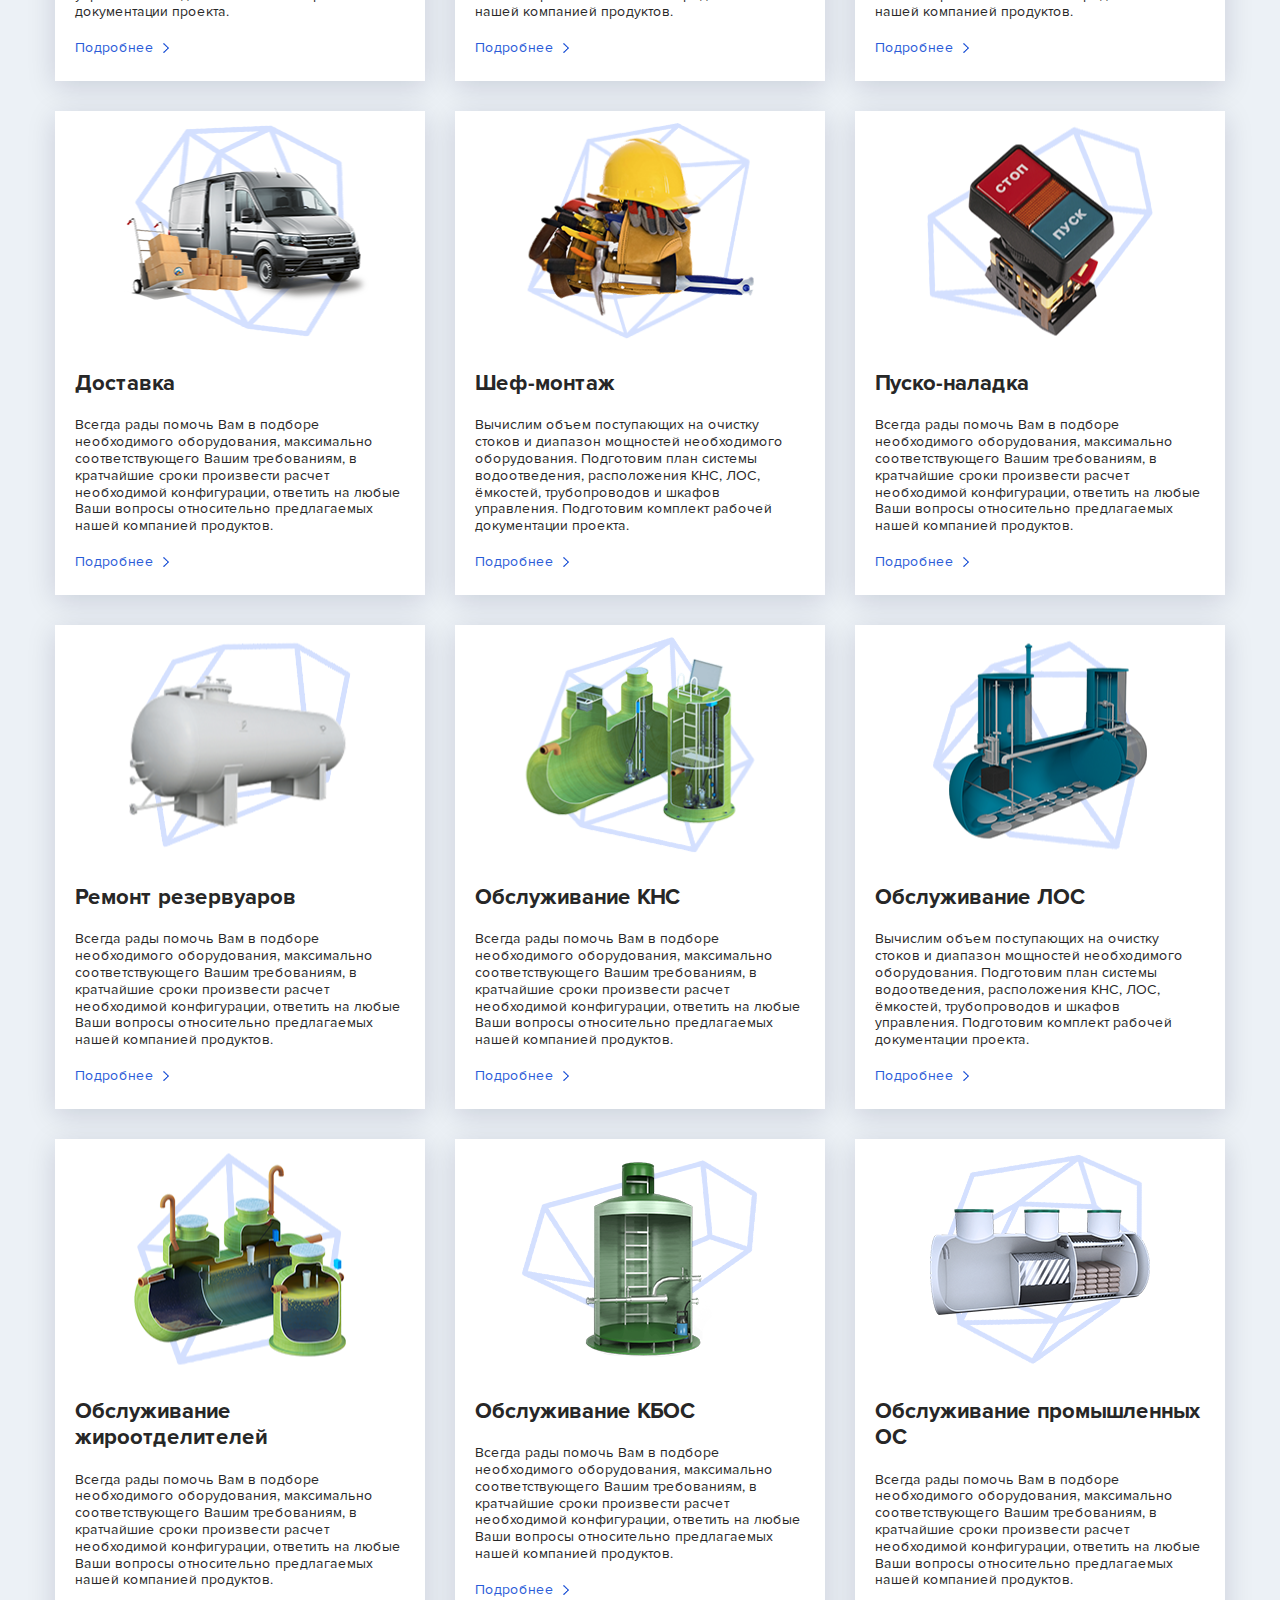
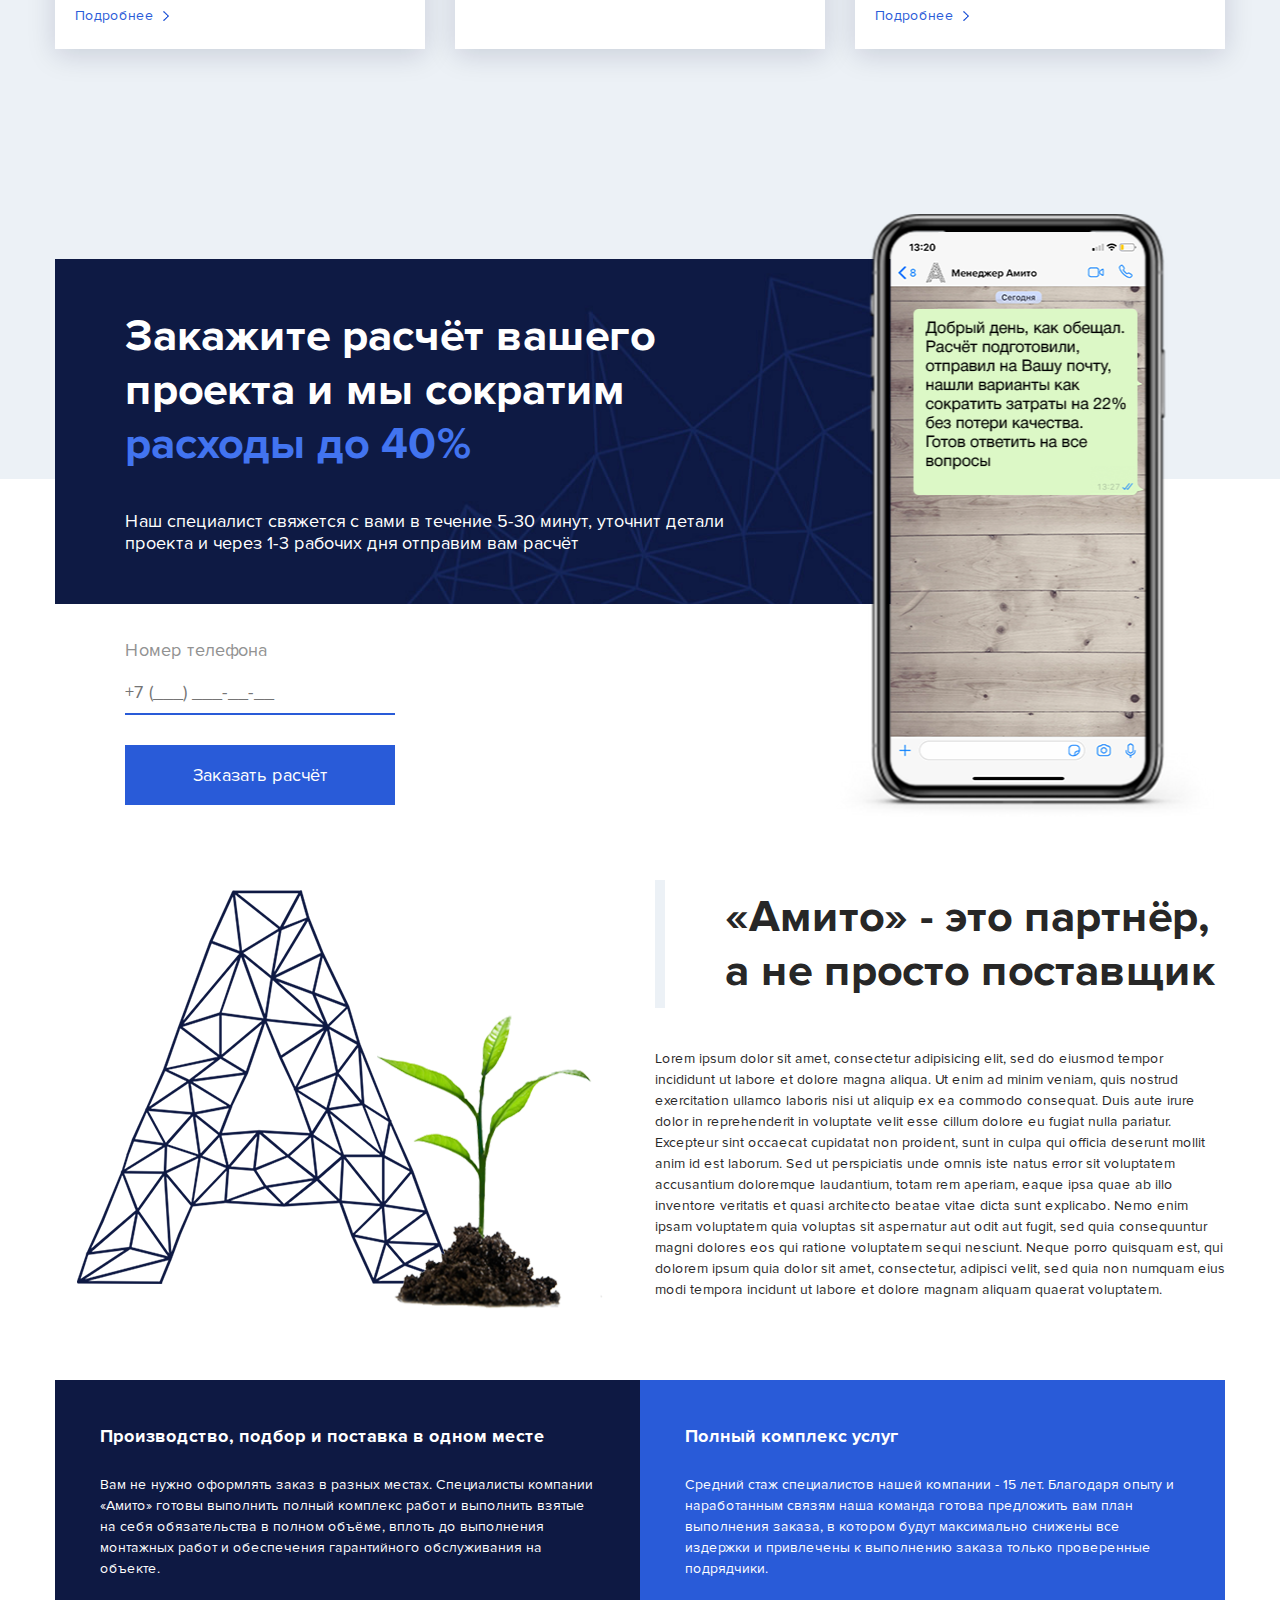
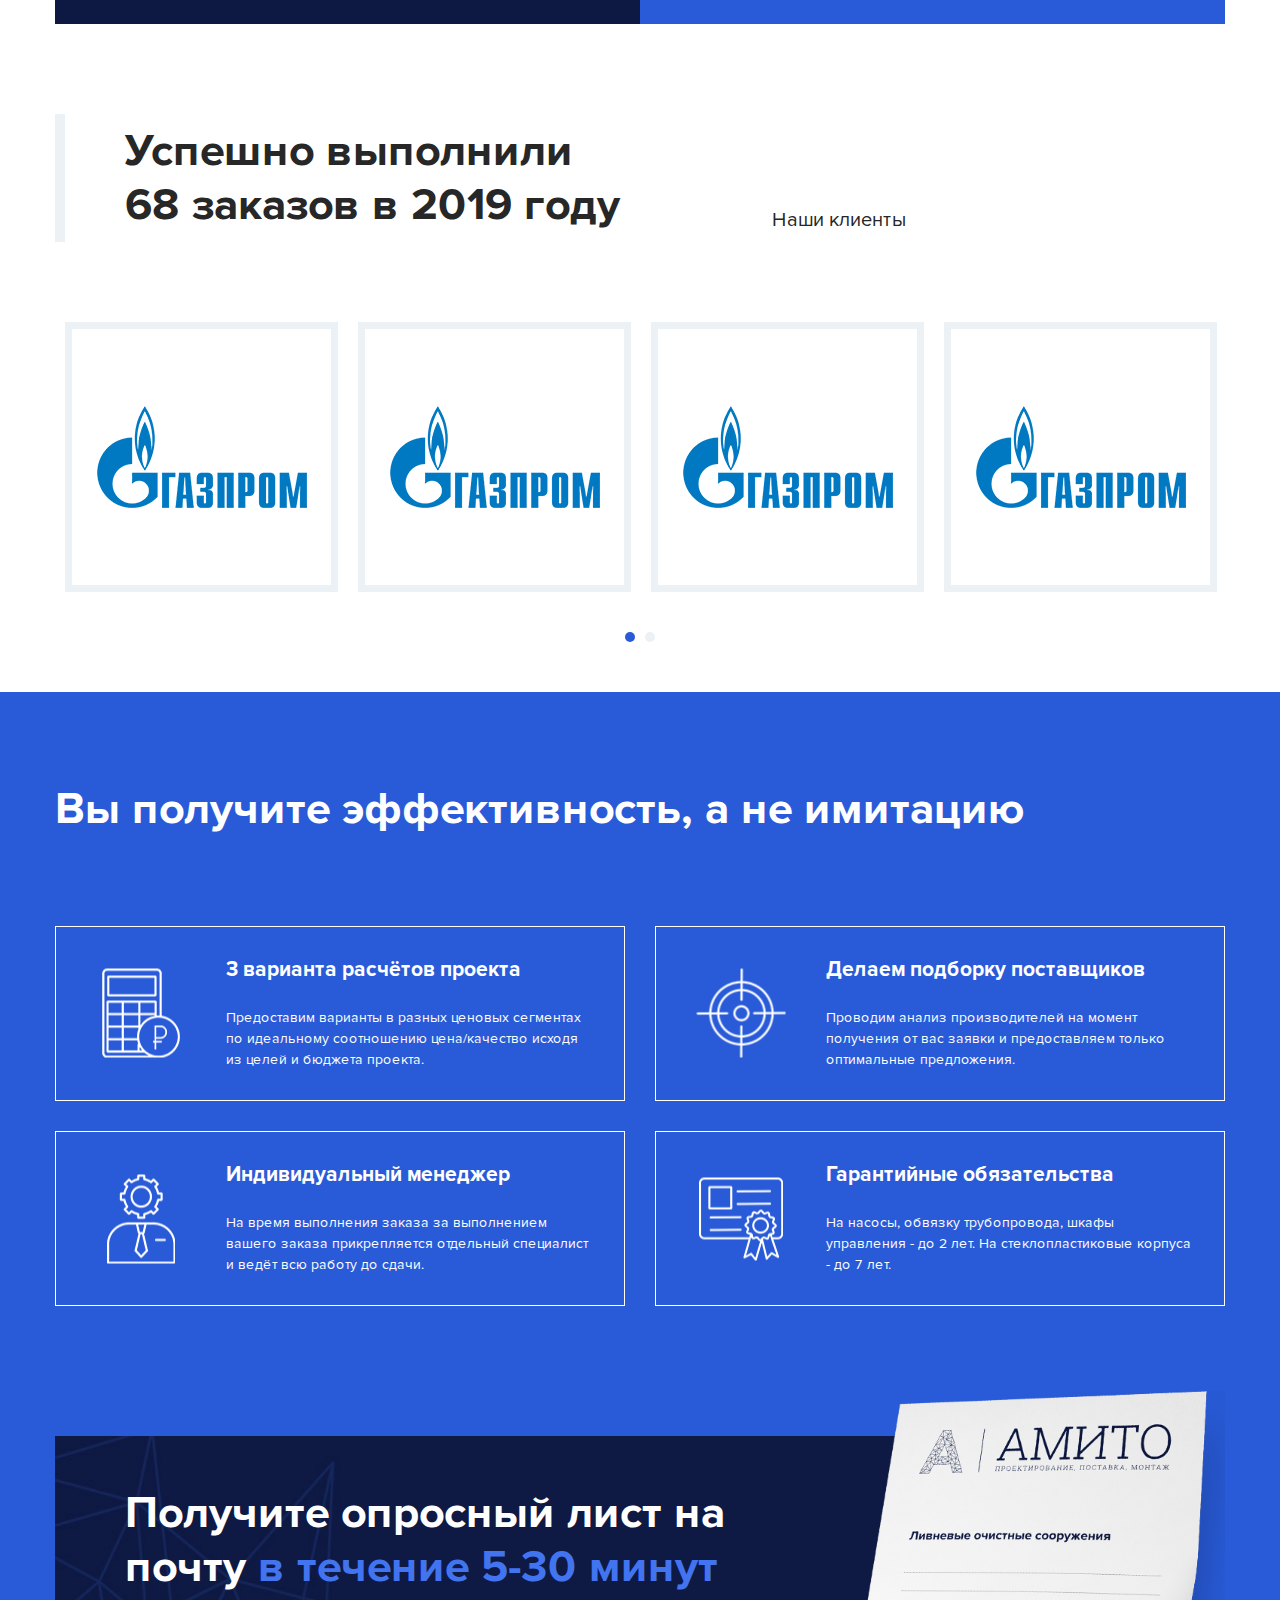
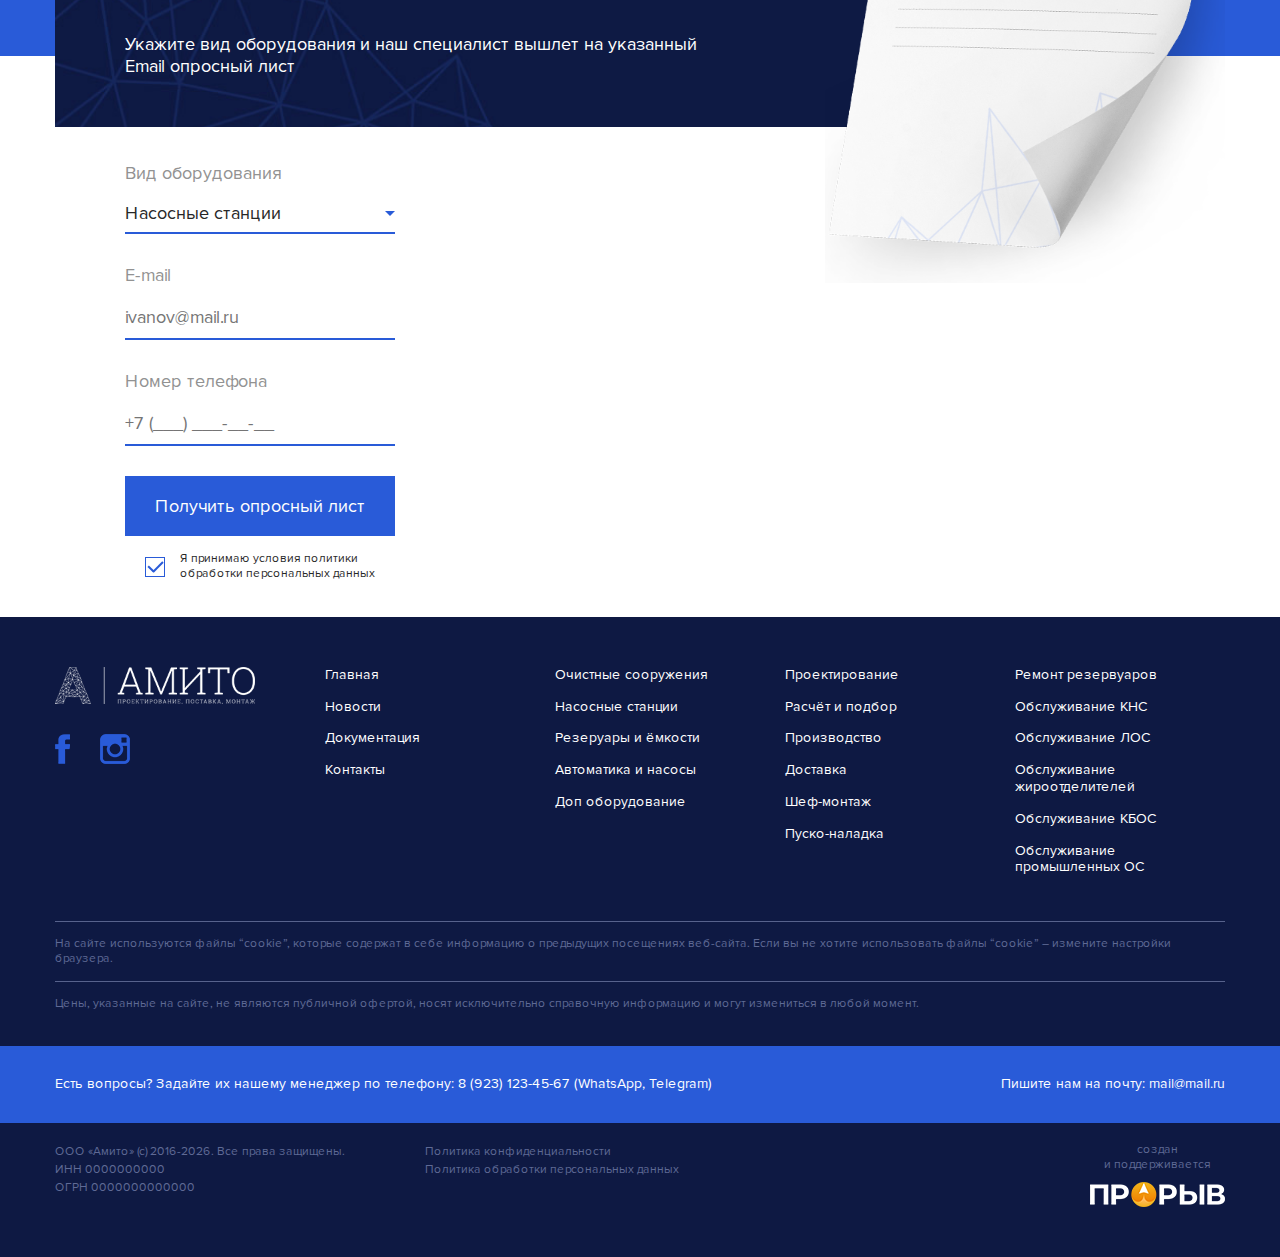
==== commit 44869a4f: "basfhbsd" ====
--- a/index.html
+++ b/index.html
@@ -453,7 +453,87 @@
 		</div>
 
 		<div class="b footer">
-			<div class="container"></div>
+			<div class="footer-top">
+				<div class="container">
+					<div class="wrap">
+						<div class="footer-logo-wrap">
+							<div class="footer-logo">
+								<a href="/"><img src="i/logo.png" alt=""></a>
+							</div>
+							<div class="footer-social">
+								<a href="#"><img src="i/soc-1.png"></a>
+								<a href="#"><img src="i/soc-2.png"></a>
+							</div>
+						</div>
+						<div class="footer-nav">
+							<ul>
+								<li><a href="/">Главная</a></li>
+								<li><a href="/">Новости</a></li>
+								<li><a href="/">Документация</a></li>
+								<li><a href="/">Контакты</a></li>
+							</ul>
+							<ul>
+								<li><a href="/">Очистные сооружения</a></li>
+								<li><a href="/">Насосные станции</a></li>
+								<li><a href="/">Резеруары и ёмкости</a></li>
+								<li><a href="/">Автоматика и насосы</a></li>
+								<li><a href="/">Доп оборудование</a></li>
+							</ul>
+							<ul>
+								<li><a href="/">Проектирование</a></li>
+								<li><a href="/">Расчёт и подбор</a></li>
+								<li><a href="/">Производство</a></li>
+								<li><a href="/">Доставка</a></li>
+								<li><a href="/">Шеф-монтаж</a></li>
+								<li><a href="/">Пуско-наладка</a></li>
+							</ul>
+							<ul>
+								<li><a href="/">Ремонт резервуаров</a></li>
+								<li><a href="/">Обслуживание КНС</a></li>
+								<li><a href="/">Обслуживание ЛОС</a></li>
+								<li><a href="/">Обслуживание жироотделителей</a></li>
+								<li><a href="/">Обслуживание КБОС</a></li>
+								<li><a href="/">Обслуживание промышленных&nbsp;ОС</a></li>
+							</ul>
+						</div>
+					</div>
+					<div class="footer-cookie">
+						<p>На сайте используются <a href="#" target="_blank">файлы “cookie”</a>, которые содержат в себе информацию о предыдущих посещениях веб-сайта. Если вы не хотите использовать <a href="#" target="_blank">файлы “cookie”</a> – измените настройки браузера.</p>
+						<p>Цены, указанные на сайте, не являются публичной офертой, носят исключительно справочную информацию и могут измениться в любой момент.</p>
+					</div>
+				</div>
+			</div>
+			<div class="footer-mid">
+				<div class="container">
+					<div class="wrap">
+						<p>Есть вопросы? Задайте их нашему менеджер по телефону: <a href="tel:+79231234567">8 (923) 123-45-67</a> (WhatsApp, Telegram)</p>
+						<p>Пишите нам на почту: <a href="mailto:mail@mail.ru">mail@mail.ru</a></p>
+					</div>
+				</div>
+			</div>
+			<div class="footer-bot">
+				<div class="container">
+					<div class="wrap">
+						<div class="footer-info">
+							<ul>
+								<li>ООО «Амито» (c) 2016-<span id="footer-year">2019</span>. Все права защищены.</li>
+								<li>ИНН 0000000000</li>
+								<li>ОГРН 0000000000000</li>
+							</ul>
+							<ul>
+								<li><a href="#" target="_blank">Политика конфиденциальности</a></li>
+								<li><a href="#" target="_blank">Политика обработки персональных данных</a></li>
+							</ul>
+						</div>
+						<div class="footer-logo-dev">
+							<a href="https://atkgroup.pro" target="_blank">
+								<p>создан и&nbsp;поддерживается</p>
+								<img src="i/logo-dev.png">
+							</a>
+						</div>
+					</div>
+				</div>
+			</div>
 		</div>
 
 		<div style="display:none;">
--- a/css/main.css
+++ b/css/main.css
@@ -67,6 +67,10 @@
 	color: #3c6de8;
 	font-size: 16px;
 	line-height: 1;
+}
+.header-btn:hover {
+	color: #ffffff;
+	background-color: #295bd8;
 }
 .header-nav > ul {
 	display: -webkit-flex;
@@ -108,6 +112,222 @@
 	background-image: url('../i/arr-drop.png');
 }
 
+.footer {
+	padding: 50px 0;
+	text-align: left;
+	background-color: #0e1943;
+}
+.footer-top {
+	padding-bottom: 20px;
+}
+.footer-top .wrap {
+	display: -webkit-flex;
+	display: -ms-flexbox;
+	display: flex;
+	justify-content: space-between;
+	align-items: flex-start;
+}
+.footer-logo-wrap {
+	width: 100%;
+	max-width: 200px;
+}
+.footer-logo {
+	width: 100%;
+	max-width: 200px;
+}
+.footer-logo img {
+	display: block;
+	max-width: 100%;
+}
+.footer-social {
+	display: -webkit-flex;
+	display: -ms-flexbox;
+	display: flex;
+	justify-content: flex-start;
+	align-items: center;
+	flex-wrap: wrap;
+	margin-top: 30px;
+}
+.footer-social a {
+	display: block;
+	margin-right: 30px;
+}
+.footer-social a:last-child {
+	margin-right: 0;
+}
+.footer-social a img {
+	display: block;
+	max-width: 30px;
+	max-width: 30px;
+}
+.footer-nav {
+	width: calc(100% - 270px);
+	display: -webkit-flex;
+	display: -ms-flexbox;
+	display: flex;
+	justify-content: space-between;
+	align-items: flex-start;
+	flex-wrap: wrap;
+}
+.footer-nav ul {
+	width: calc(25% - 15px);
+}
+.footer-nav ul li {
+	font-size: 14px;
+	line-height: 1.2;
+	color: #ffffff;
+	margin-bottom: 15px;
+}
+.footer-nav ul li a {
+	color: #ffffff;
+}
+.footer-cookie {
+	margin-top: 30px;
+}
+.footer-cookie p {
+	display: block;
+	padding: 15px 0;
+	border-top: 1px solid #57628c;
+	color: #5f6a95;
+	font-size: 12px;
+	line-height: 1.2;
+}
+.footer-cookie p a {
+	color: #5f6a95;
+}
+.footer-cookie p a:hover {
+	color: #ffffff;
+}
+.footer-mid {
+	padding: 30px 0;
+	background-color: #295bd8;
+}
+.footer-mid .wrap {
+	display: -webkit-flex;
+	display: -ms-flexbox;
+	display: flex;
+	justify-content: space-between;
+	align-items: center;
+}
+.footer-mid .wrap p {
+	display: block;
+	padding-right: 30px;
+	color: #ffffff;
+	font-size: 14px;
+	line-height: 1.2;
+}
+.footer-mid .wrap p:last-child {
+	padding-right: 0;
+}
+.footer-mid .wrap p a {
+	color: #ffffff;
+}
+.footer-bot {
+	padding-top: 20px;
+}
+.footer-bot .wrap {
+	display: -webkit-flex;
+	display: -ms-flexbox;
+	display: flex;
+	justify-content: space-between;
+	align-items: flex-start;
+}
+.footer-info {
+	display: -webkit-flex;
+	display: -ms-flexbox;
+	display: flex;
+	justify-content: space-between;
+	align-items: flex-start;
+	width: 100%;
+	max-width: 670px;
+}
+.footer-info ul {
+	width: calc(50% - 35px);
+}
+.footer-info ul li {
+	font-size: 12px;
+	line-height: 1.5;
+	color: #5f6a95;
+}
+.footer-info ul li a {
+	color: #5f6a95;
+}
+.footer-info ul li a:hover {
+	color: #ffffff;
+}
+.footer-logo-dev {
+	width: 100%;
+	max-width: 135px;
+	text-align: center;
+	margin-left: 70px;
+}
+.footer-logo-dev p {
+	display: block;
+	font-size: 12px;
+	line-height: 1.2;
+	color: #5f6a95;
+}
+.footer-logo-dev img {
+	display: block;
+	max-width: 100%;
+	margin: 10px auto 0;
+}
+
+.breadcrumbs {
+	width: 100%;
+	z-index: 10;
+	position: absolute;
+	left: 0;
+	top: 118px;
+}
+.breadcrumbs ul {
+	display: -webkit-flex;
+	display: -ms-flexbox;
+	display: flex;
+	justify-content: flex-start;
+	align-items: flex-start;
+	flex-wrap: wrap;
+	padding: 10px 0;
+	border-top: 1px solid #324675;
+}
+.breadcrumbs ul li {
+	color: #3b4b7c;
+	font-size: 14px;
+	margin-right: 5px;
+}
+.breadcrumbs ul li:last-child {
+	margin-right: 0;
+}
+.breadcrumbs ul li a {
+	color: #3b4b7c;
+}
+.breadcrumbs ul li a:hover {
+	color: #546bb1;
+}
+
+.first-ekr {
+	background-size: cover;
+	background-position: center;
+	background-repeat: no-repeat;
+	padding: 230px 0 130px;
+	text-align: left;
+	color: #ffffff;
+}
+.first-ekr-text {
+	font-size: 20px;
+	line-height: 1.2;
+	margin-top: 60px;
+	max-width: 380px;
+}
+.first-ekr-buttons {
+	display: -webkit-flex;
+	display: -ms-flexbox;
+	display: flex;
+	justify-content: space-between;
+	align-items: flex-start;
+	margin-top: 55px;
+	max-width: 570px;
+}
 .ekr {
 	padding: 50px 0;
 }
@@ -176,10 +396,17 @@
 	font-size: 18px;
 	border: 0;
 }
+.btn:hover {
+	background-color: #1c3d92;
+}
 .btn.more {
 	padding: 21px 10px 17px;
 	border-bottom: 4px solid #295bd8;
 	background-color: transparent;
+}
+.btn.more:hover {
+	background-color: transparent;
+	border-color: #1c3d92;
 }
 
 .face {
@@ -286,6 +513,9 @@
 .services-top {
 	padding: 80px 0 310px;
 }
+.services-top.small {
+	padding-top: 40px;
+}
 .services-bot {
 	background-color: #ecf1f6;
 	padding-bottom: 400px;
@@ -419,6 +649,9 @@
 	color: #ffffff;
 	text-align: left;
 }
+.calc.gray {
+	background-color: #ecf1f6;
+}
 .calc-wrap {
 	display: inline-block;
 	width: 100%;
@@ -472,17 +705,27 @@
 	color: #929292;
 	margin-bottom: 10px;
 }
-.b-input input, .b-input textarea {
+.b-input input, .b-input textarea, .b-select select {
 	display: block;
 	width: 100%;
 	font-size: 18px;
 	color: #272727;
 	font-family: 'ProximaNova', sans-serif;
-}
-.b-input input {
+	background-color: transparent;
+	-webkit-appearance: none;
+	-moz-appearance: none;
+}
+.b-input input, .b-select select {
 	padding: 10px 0;
 	border: 0;
 	border-bottom: 2px solid #295bd8;
+}
+.b-select select {
+	padding-right: 15px;
+	background-position: center right;
+	background-size: 10px;
+	background-repeat: no-repeat;
+	background-image: url('../i/down-arrow.svg');
 }
 .b-input textarea {
 	resize: none;
@@ -724,6 +967,264 @@
 	margin-bottom: 0;
 }
 
+.services-nav {
+	padding: 100px 0 380px;
+}
+.services-nav-wrap {
+	display: -webkit-flex;
+	display: -ms-flexbox;
+	display: flex;
+	justify-content: space-between;
+	align-items: stretch;
+	flex-wrap: wrap;
+	text-align: left;
+}
+.services-nav-item {
+	width: calc(50% - 15px);
+	border: 9px solid #ecf1f6;
+	padding: 50px 90px;
+}
+.services-nav-item .item-title {
+	display: block;
+	font-size: 22px;
+	font-weight: 700;
+}
+.services-nav-item ul {
+	margin-top: 45px;
+}
+.services-nav-item ul li {
+	font-size: 18px;
+	line-height: 1.2;
+	margin-bottom: 18px;
+}
+.services-nav-item ul li:last-child {
+	margin-bottom: 0;
+}
+.services-nav-item ul li a {
+	position: relative;
+	display: inline-block;
+	padding-left: 40px;
+}
+.services-nav-item ul li a:before {
+	content: '';
+	display: block;
+	width: 20px;
+	height: 2px;
+	background-color: #959595;
+	position: absolute;
+	left: 0;
+	top: 9px;
+	-webkit-transition: all 0.3s;
+	-moz-transition: all 0.3s;
+	-ms-transition: all 0.3s;
+	transition: all 0.3s;
+}
+.services-nav-item ul li a:hover {
+	color: #295bd8;
+}
+.services-nav-item ul li a:hover:before {
+	left: -5px;
+	background-color: #295bd8;
+}
+
+.products {
+	display: -webkit-flex;
+	display: -ms-flexbox;
+	display: flex;
+	justify-content: flex-start;
+	align-items: stretch;
+	flex-wrap: wrap;
+}
+.product {
+	position: relative;
+	width: calc(100%/3 - 20px);
+	background-color: #ffffff;
+	margin-right: 30px;
+	margin-bottom: 30px;
+	box-shadow: 0px 6px 27px 0px rgba(0, 13, 62, 0.15);
+	text-align: left;
+}
+.product:nth-child(3n) {
+	margin-right: 0;
+}
+.product .image {
+	position: relative;
+	height: 280px;
+}
+.product .image img {
+	display: block;
+	max-width: 90%;
+	max-height: 90%;
+	position: absolute;
+	left: 50%;
+	top: 50%;
+	-webkit-transform: translate(-50%,-50%);
+	-moz-transform: translate(-50%,-50%);
+	-ms-transform: translate(-50%,-50%);
+	transform: translate(-50%,-50%);
+}
+.product .content {
+	padding: 0 30px 30px;
+}
+.product .name {
+	display: block;
+	font-size: 22px;
+	font-weight: 700;
+}
+.product .name a:hover {
+	color: #295bd8;
+}
+.product ul {
+	margin-top: 25px;
+}
+.product ul li {
+	font-size: 18px;
+	line-height: 1.2;
+	margin-bottom: 18px;
+}
+.product ul li:last-child {
+	margin-bottom: 0;
+}
+.product ul li a {
+	position: relative;
+	display: inline-block;
+	padding-left: 40px;
+}
+.product ul li a:before {
+	content: '';
+	display: block;
+	width: 20px;
+	height: 2px;
+	background-color: #959595;
+	position: absolute;
+	left: 0;
+	top: 9px;
+	-webkit-transition: all 0.3s;
+	-moz-transition: all 0.3s;
+	-ms-transition: all 0.3s;
+	transition: all 0.3s;
+}
+.product ul li a:hover {
+	color: #295bd8;
+}
+.product ul li a:hover:before {
+	left: -5px;
+	background-color: #295bd8;
+}
+
+.products-cat {
+	padding: 130px 0;
+	background-color: #ecf1f6;
+}
+.products-cat-list li {
+	position: relative;
+	margin: 0 auto 70px;
+	background-color: #ffffff;
+	padding: 45px 80px 45px 330px;
+	min-height: 140px;
+	max-width: 830px;
+	text-align: left;
+}
+.products-cat-list li:last-child {
+	margin-bottom: 0;
+}
+.products-cat-list li .image {
+	position: absolute;
+	left: -70px;
+	top: -15px;
+	width: 300px;
+	height: calc(100% + 30px);
+	box-shadow: 0px 3px 29px 0px rgba(14, 25, 67, 0.15);
+	background-color: #ffffff;
+}
+.products-cat-list li .image img {
+	display: block;
+	max-width: 90%;
+	max-height: 90%;
+	position: absolute;
+	left: 50%;
+	top: 50%;
+	-webkit-transform: translate(-50%,-50%);
+	-moz-transform: translate(-50%,-50%);
+	-ms-transform: translate(-50%,-50%);
+	transform: translate(-50%,-50%);
+}
+.products-cat-list .name {
+	display: block;
+	font-size: 22px;
+	font-weight: 700;
+}
+.products-cat-list .text {
+	font-size: 18px;
+	line-height: 1.2;
+	margin-top: 40px;
+}
+.products-cat-list .text p {
+	display: block;
+	margin-bottom: 18px;
+}
+.products-cat-list .text p:last-child {
+	margin-bottom: 0;
+}
+.products-cat-list li .more {
+	display: inline-block;
+	vertical-align: top;
+	position: relative;
+	padding-right: 15px;
+	color: #295bd8;
+	font-size: 18px;
+	line-height: 1;
+	margin-top: 40px;
+}
+.products-cat-list li .more:before {
+	content: '';
+	display: block;
+	width: 6px;
+	height: 10px;
+	position: absolute;
+	right: 0;
+	top: calc(50% - 5px);
+	background-position: center;
+	background-size: contain;
+	background-repeat: no-repeat;
+	background-image: url('../i/arr-more.png');
+}
+
+.cat-descr {
+	padding: 80px 0 330px;
+	text-align: left;
+}
+.cat-descr-wrap {
+	display: -webkit-flex;
+	display: -ms-flexbox;
+	display: flex;
+	justify-content: space-between;
+	align-items: flex-start;
+	margin-top: 30px;
+}
+.cat-descr-wrap .image {
+	width: calc(50% - 15px);
+	order: 1;
+}
+.cat-descr-wrap .image img {
+	display: block;
+	max-width: 100%;
+	margin: 0 auto;
+}
+.cat-descr-wrap .text {
+	width: calc(50% - 15px);
+	font-size: 16px;
+	line-height: 1.5;
+	margin-top: 20px;
+}
+.cat-descr-wrap .text p {
+	display: block;
+	margin-bottom: 16px;
+}
+.cat-descr-wrap .text p:last-child {
+	margin-bottom: 0;
+}
+
 
 
 
@@ -760,6 +1261,10 @@
 	.services-list li:nth-child(3n) {
 		margin-right: 0;
 	}
+
+	.services-nav-item {
+		padding: 40px;
+	}
 }
 @media screen and (max-width: 1024px){
 	body .body-wrap {
@@ -792,6 +1297,21 @@
 	.mobile-menu .header-logo {
 		display: block;
 		margin: 0 auto 20px;
+	}
+
+	.footer-nav {
+		width: calc(100% - 230px);
+	}
+	.footer-nav ul {
+		width: calc(50% - 10px);
+	}
+
+	.breadcrumbs {
+		top: 80px;
+	}
+
+	.first-ekr {
+		padding: 120px 0;
 	}
 
 	.face-slide {
@@ -815,6 +1335,18 @@
 		-ms-transform: translate(0,-50%);
 		transform: translate(0,-50%);
 	}
+
+	.products {
+		justify-content: space-between;
+	}
+	.product {
+		width: calc(50% - 15px);
+		margin-right: 0;
+	}
+
+	.products-cat-list li .image {
+		left: 0;
+	}
 }
 @media screen and (max-width: 960px){
 	.head-title {
@@ -825,7 +1357,29 @@
 	}
 	.head-title .subtitle {
 		width: 100%;
+		text-align: center;
 		margin-top: 30px;
+	}
+
+	.footer-mid .wrap {
+		display: block;
+	}
+	.footer-mid .wrap p {
+		padding: 0;
+		margin-bottom: 14px;
+	}
+	.footer-mid .wrap p:last-child {
+		margin-bottom: 0;
+	}
+	.footer-info {
+		display: block;
+		max-width: 300px;
+	}
+	.footer-info ul {
+		width: 100%;
+	}
+	.footer-logo-dev {
+		margin-left: 30px;
 	}
 
 	.face-slider .slick-prev {
@@ -850,6 +1404,11 @@
 	.preim-list li {
 		width: 100%;
 	}
+
+	.services-nav-item {
+		width: calc(50% - 10px);
+		padding: 30px;
+	}
 }
 @media screen and (max-width: 768px){
 	body .body-wrap {
@@ -869,6 +1428,66 @@
 		margin-top: 5px;
 	}
 
+	.footer {
+		padding: 30px 0;
+	}
+	.footer-top {
+		padding-bottom: 5px;
+	}
+	.footer-top .wrap {
+		display: block;
+	}
+	.footer-logo-wrap {
+		margin: 0 auto 30px;
+	}
+	.footer-social {
+		justify-content: center;
+		margin-top: 20px;
+	}
+	.footer-social a {
+		margin-right: 15px;
+	}
+	.footer-social a img {
+		max-width: 20px;
+		max-height: 20px;
+	}
+	.footer-nav {
+		width: 100%;
+	}
+	.footer-cookie {
+		margin-top: 15px;
+	}
+	.footer-mid {
+		padding: 20px 0;
+	}
+
+	.breadcrumbs {
+		top: 70px;
+	}
+	.breadcrumbs ul {
+		padding: 5px 0;
+	}
+	.breadcrumbs ul li {
+		font-size: 10px;
+		margin-right: 4px;
+	}
+
+	.first-ekr {
+		padding: 70px 0;
+	}
+	.first-ekr-text {
+		font-size: 16px;
+		margin-top: 20px;
+		max-width: 310px;
+	}
+	.first-ekr-buttons {
+		margin-top: 20px;
+		max-width: 560px;
+	}
+	.first-ekr-buttons .btn {
+		margin: 0;
+		width: calc(50% - 10px);
+	}
 	.ekr {
 		padding: 30px 0;
 	}
@@ -944,6 +1563,12 @@
 	.services-top {
 		padding: 50px 0 280px;
 	}
+	.services-top.small {
+		padding-top: 20px;
+	}
+	.services-bot {
+		padding-bottom: 250px;
+	}
 	.filter-services {
 		margin-top: 30px;
 	}
@@ -981,6 +1606,7 @@
 
 	.calc-head {
 		padding: 15px;
+		text-align: center;
 	}
 	.calc-head .calc-text {
 		font-size: 14px;
@@ -1012,7 +1638,7 @@
 		font-size: 14px;
 		margin-bottom: 0;
 	}
-	.b-input input, .b-input textarea {
+	.b-input input, .b-input textarea, .b-select select {
 		font-size: 14px;
 	}
 	.b-select .chosen-container-single .chosen-single, .b-select .chosen-container {
@@ -1097,6 +1723,106 @@
 	.preim-list li .text p {
 		margin-bottom: 12px;
 	}
+
+	.services-nav {
+		padding: 50px 0 270px;
+	}
+	.services-nav-item {
+		border-width: 5px;
+		padding: 20px;
+	}
+	.services-nav-item .item-title {
+		font-size: 16px;
+	}
+	.services-nav-item ul {
+		margin-top: 25px;
+	}
+	.services-nav-item ul li {
+		font-size: 14px;
+		margin-bottom: 14px;
+	}
+	.services-nav-item ul li a {
+		padding-left: 30px;
+	}
+	.services-nav-item ul li a:before {
+		width: 15px;
+		top: 7px;
+	}
+
+	.product {
+		width: calc(50% - 10px);
+		margin-bottom: 20px;
+	}
+	.product .content {
+		padding: 0 15px 15px;
+	}
+	.product .name {
+		font-size: 16px;
+	}
+	.product ul {
+		margin-top: 15px;
+	}
+	.product ul li {
+		font-size: 14px;
+		margin-bottom: 14px;
+	}
+	.product ul li a {
+		padding-left: 30px;
+	}
+	.product ul li a:before {
+		width: 15px;
+		top: 7px;
+	}
+
+	.products-cat {
+		padding: 50px 0;
+	}
+	.products-cat-list li {
+		padding: 0 20px 20px;
+		margin-bottom: 40px;
+	}
+	.products-cat-list li .image {
+		position: relative;
+		left: 0;
+		top: -20px;
+		width: 100%;
+		height: 280px;
+	}
+	.products-cat-list .name {
+		font-size: 16px;
+	}
+	.products-cat-list .text {
+		margin-top: 15px;
+		font-size: 14px;
+	}
+	.products-cat-list .text p {
+		margin-bottom: 14px;
+	}
+	.products-cat-list li .more {
+		font-size: 14px;
+		margin-top: 15px;
+	}
+
+	.cat-descr {
+		padding: 50px 0 300px;
+	}
+	.cat-descr-wrap {
+		display: block;
+		margin-top: 20px;
+	}
+	.cat-descr-wrap .image {
+		width: 100%;
+	}
+	.cat-descr-wrap .image img {
+		max-height: 300px;
+	}
+	.cat-descr-wrap .text {
+		width: 100%;
+		font-size: 12px;
+	}
+	.cat-descr-wrap .text p {
+		margin-bottom: 12px;
+	}
 }
 @media screen and (max-width: 560px){
 	body .body-wrap {
@@ -1107,6 +1833,39 @@
 		display: none;
 	}
 
+	.footer-nav {
+		display: block;
+		text-align: center;
+	}
+	.footer-nav ul {
+		width: 100%;
+	}
+	.footer-cookie {
+		margin-top: 30px;
+	}
+	.footer-bot .wrap {
+		display: block;
+	}
+	.footer-info {
+		text-align: center;
+		margin: 0 auto 20px;
+	}
+	.footer-logo-dev {
+		margin: 0 auto;
+	}
+
+	.first-ekr-buttons {
+		display: block;
+		max-width: none;
+	}
+	.first-ekr-buttons .btn {
+		width: 100%;
+		margin: 0 auto 10px;
+	}
+	.first-ekr-buttons .btn:last-child {
+		margin-bottom: 0;
+	}
+
 	.face .wrap {
 		min-height: calc(100vh - 216px);
 	}
@@ -1152,6 +1911,31 @@
 	.preim-list li:last-child {
 		margin-bottom: 0;
 	}
+
+	.services-nav-wrap {
+		display: block;
+	}
+	.services-nav-item {
+		width: 100%;
+		margin-bottom: 20px;
+	}
+	.services-nav-item:last-child {
+		margin-bottom: 0;
+	}
+
+	.products {
+		display: block;
+	}
+	.product {
+		width: 100%;
+		margin: 0 auto 20px;
+	}
+	.product:nth-child(3n) {
+		margin-right: auto;
+	}
+	.product:last-child {
+		margin-bottom: 0;
+	}
 }
 @media screen and (max-width: 460px){
 	.filter-services {
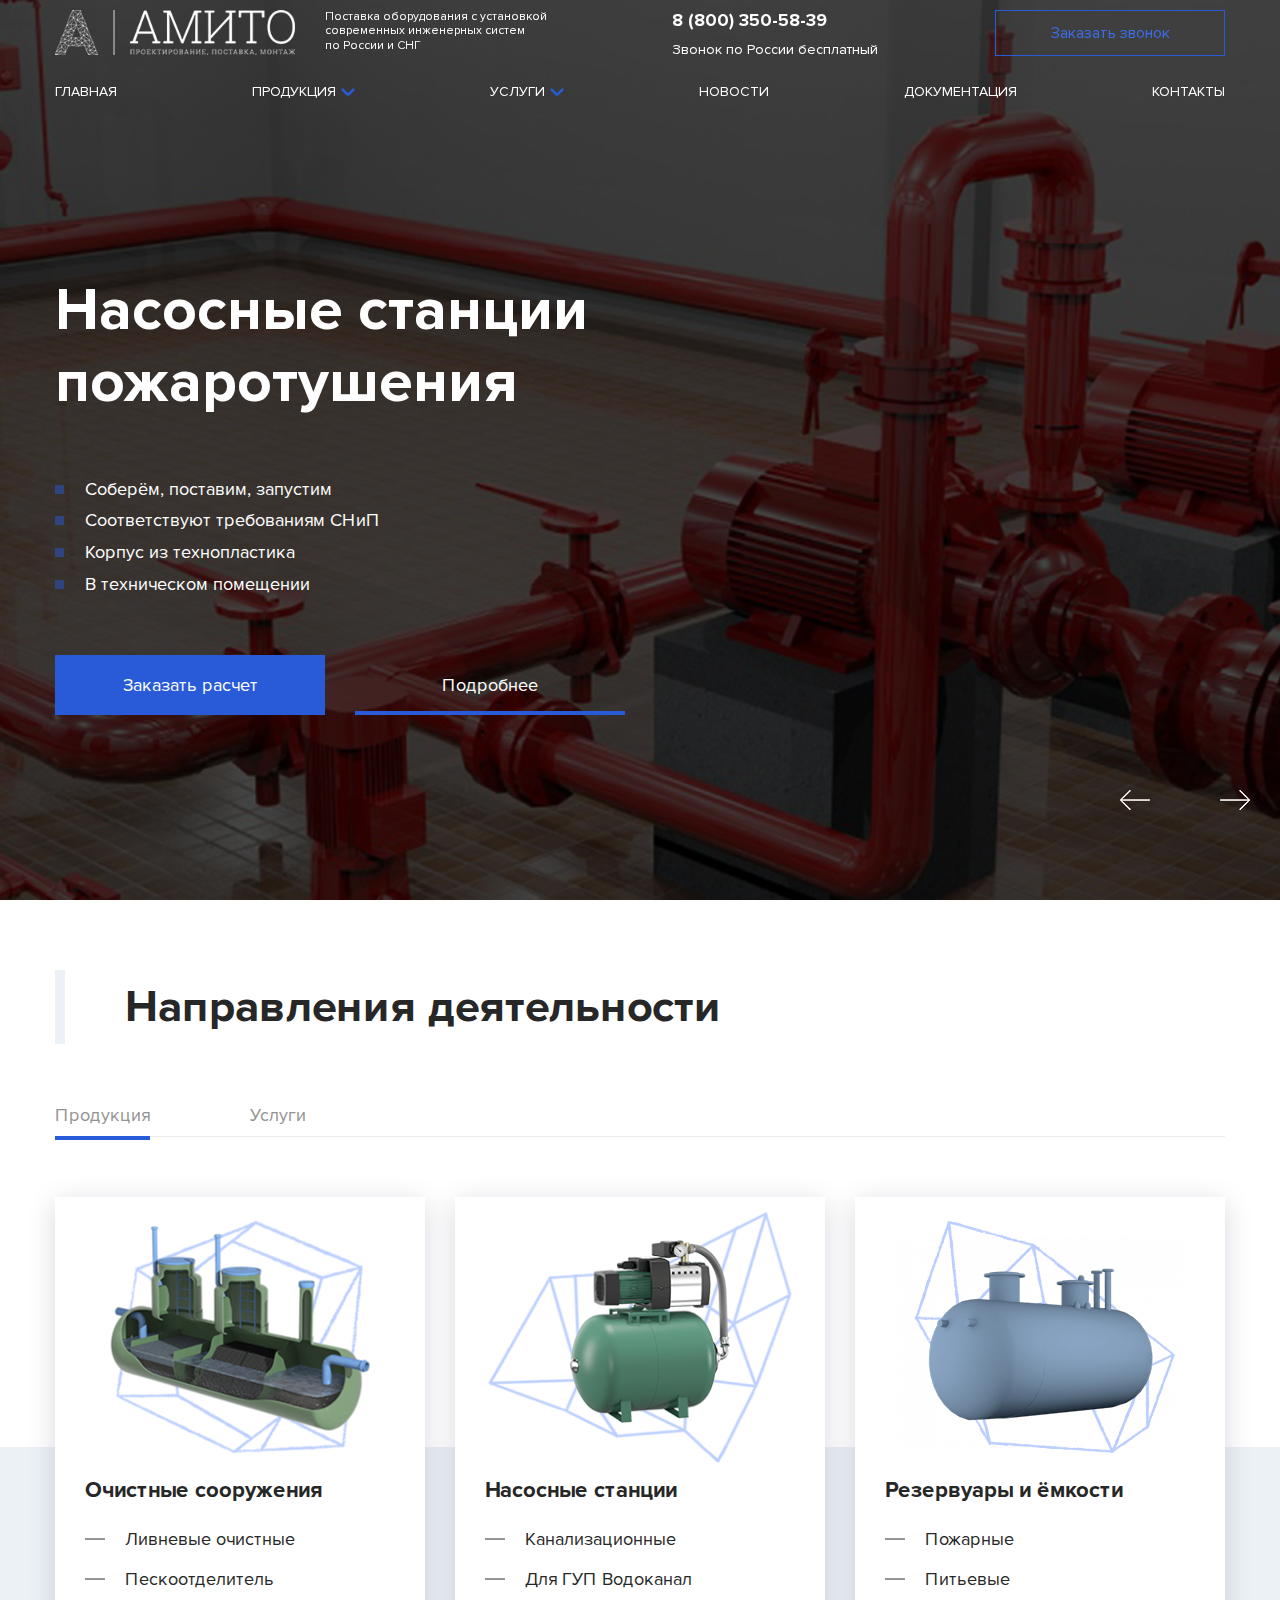
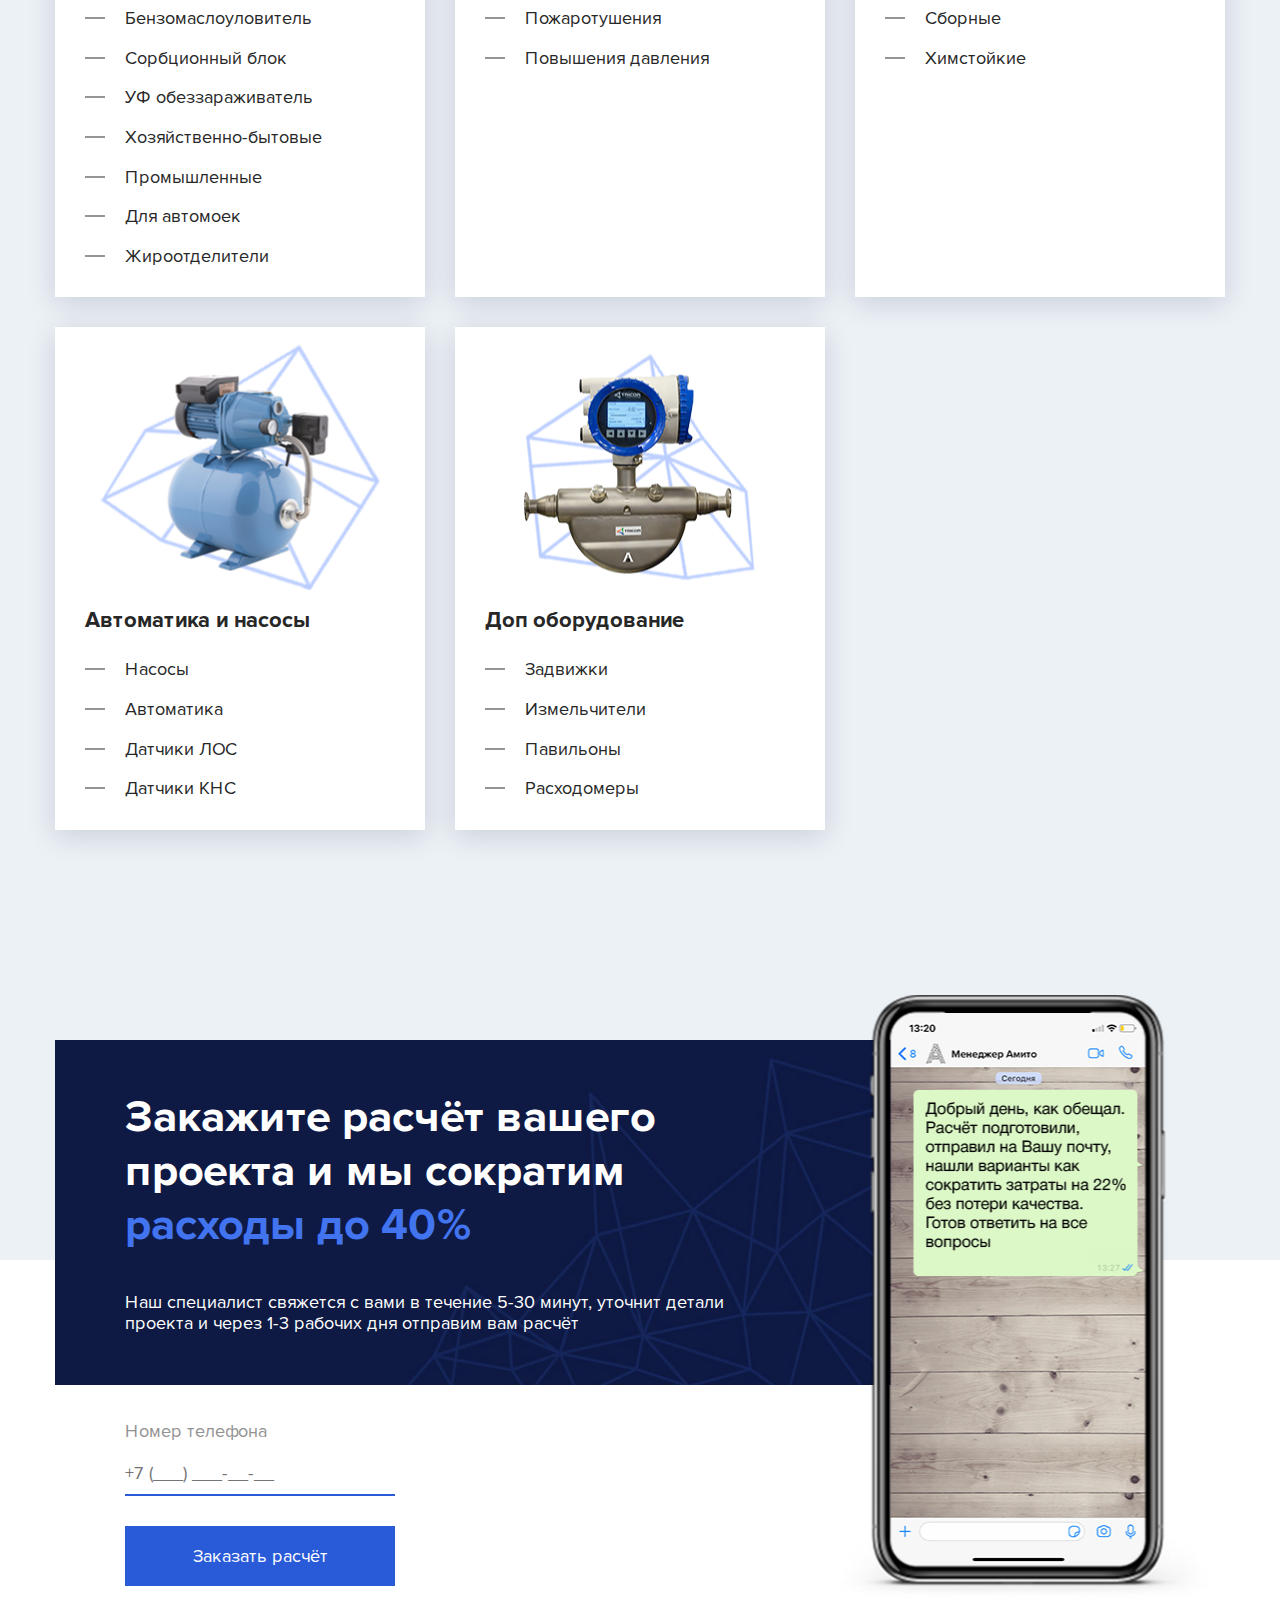
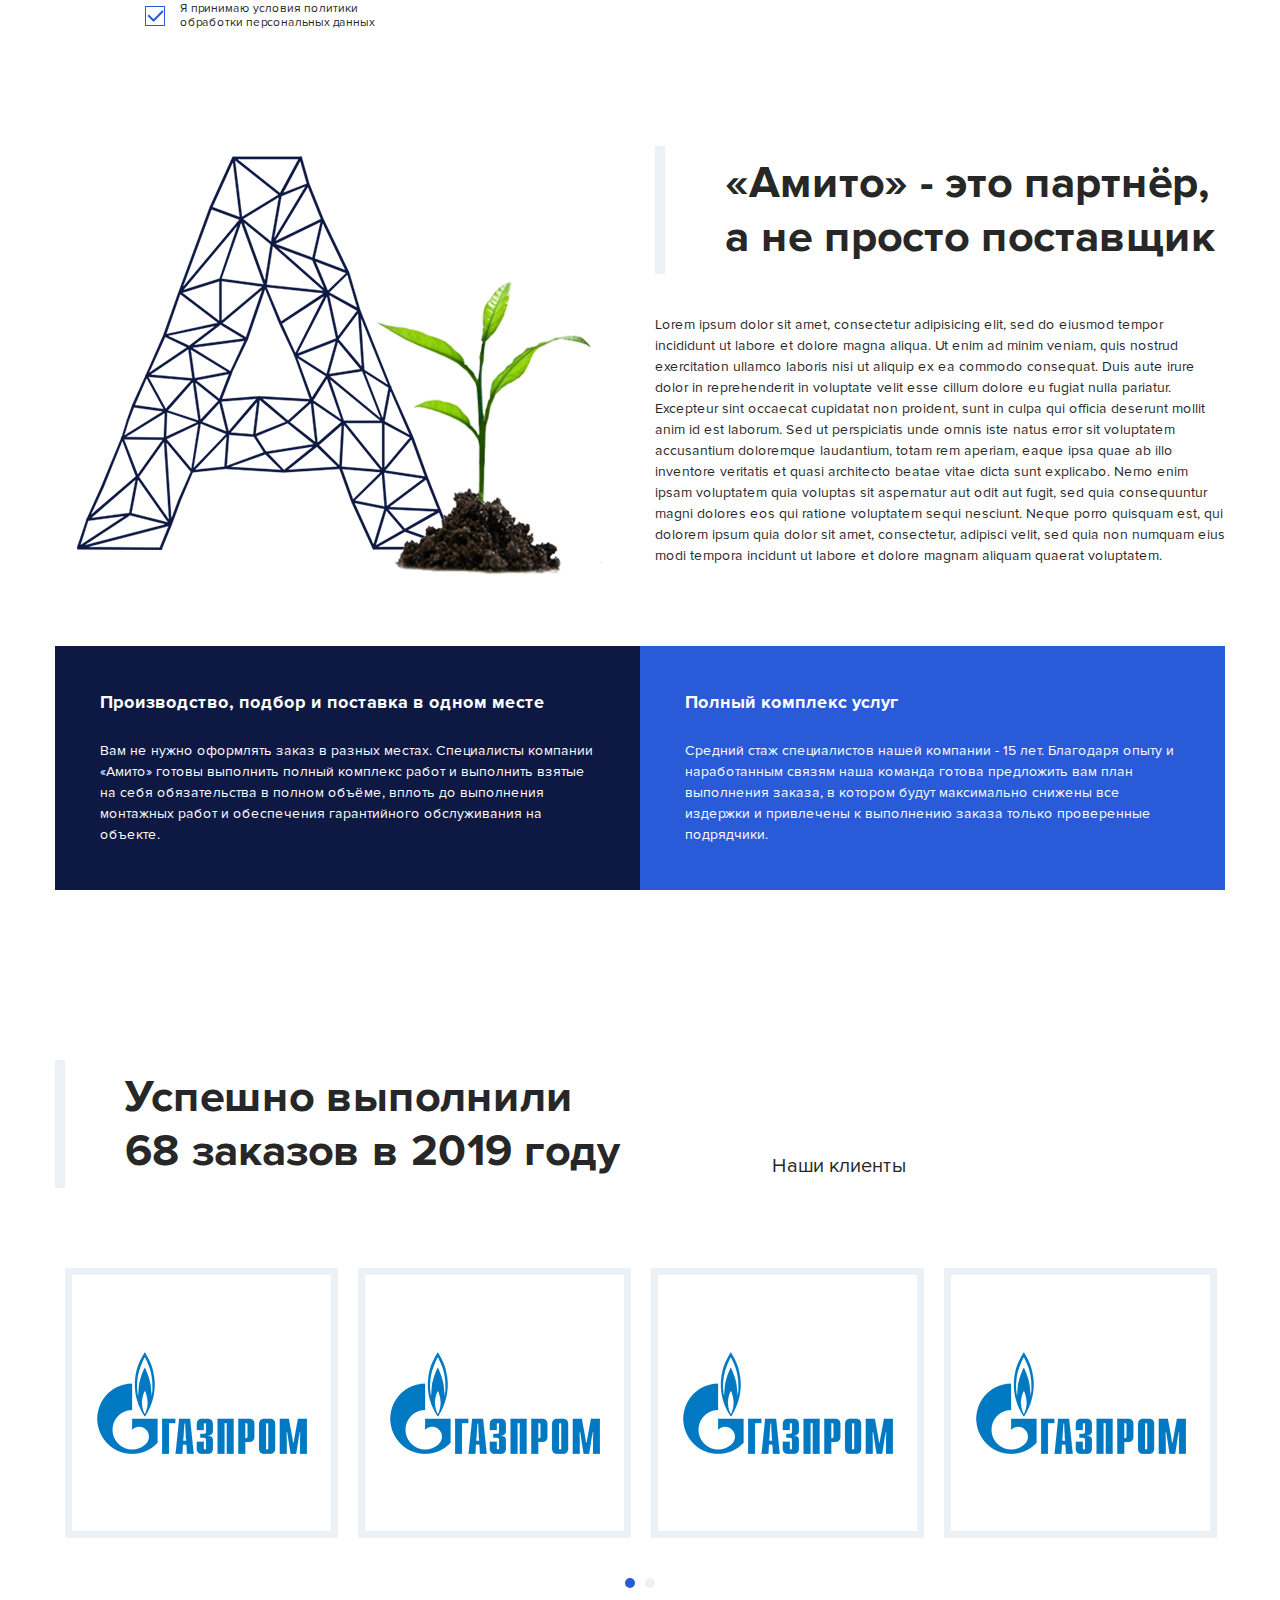
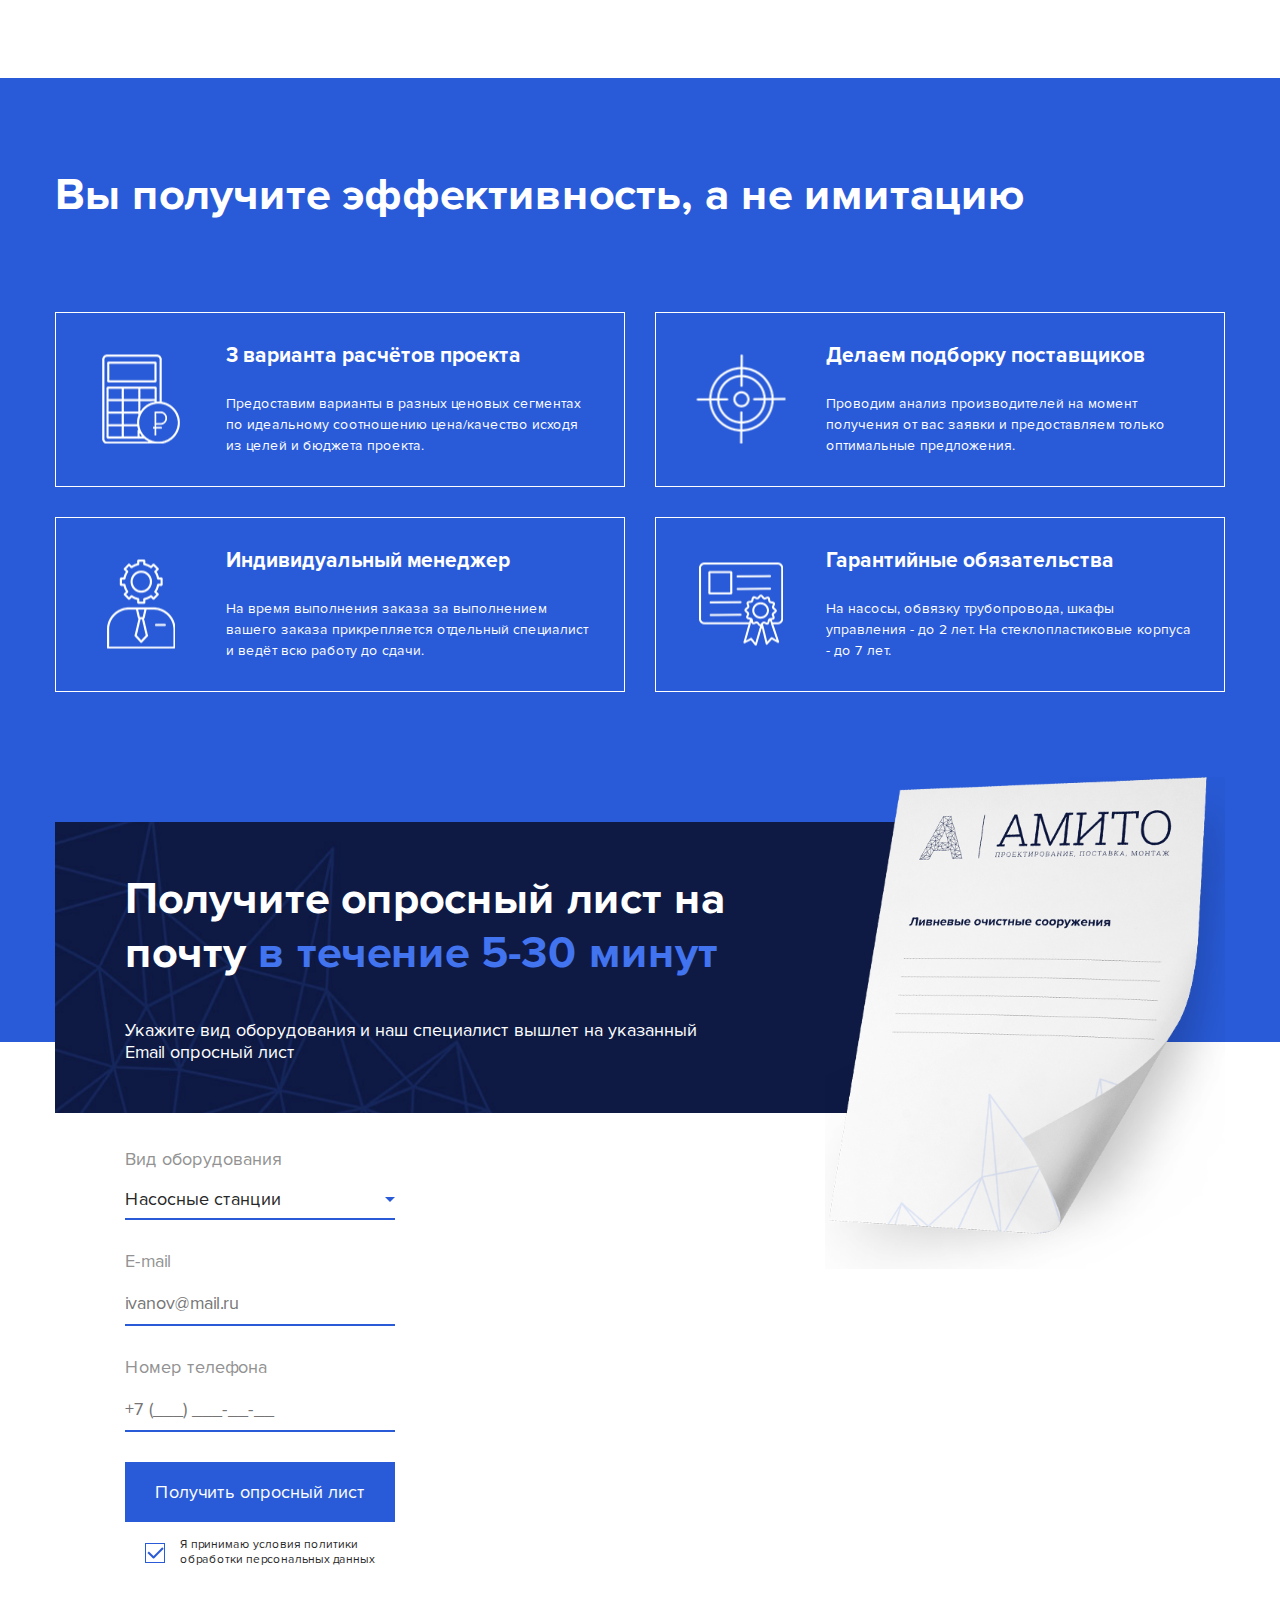
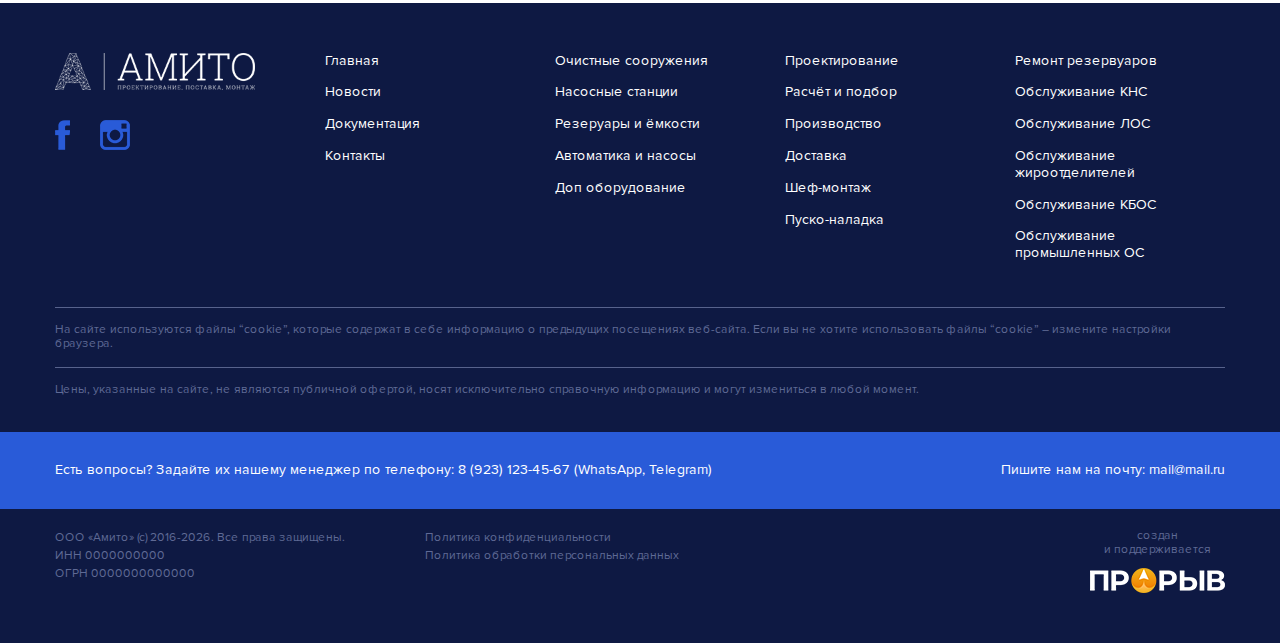
==== commit 7e0c8add: "ssdfv" ====
--- a/index.html
+++ b/index.html
@@ -37,7 +37,7 @@
 								<a href="tel:+78003505839">8 (800) 350-58-39</a>
 								<span>Звонок по России бесплатный</span>
 							</div>
-							<a href="#" class="header-btn">Заказать звонок</a>
+							<a href="#popup-callback" class="header-btn fancybox">Заказать звонок</a>
 						</div>
 					</div>
 				</div>
@@ -47,8 +47,56 @@
 					<div class="header-nav">
 						<ul>
 							<li><a href="/">Главная</a></li>
-							<li class="li-drop"><a href="/">Продукция</a></li>
-							<li class="li-drop"><a href="/">Услуги</a></li>
+							<li class="li-drop">
+								<span>Продукция</span>
+								<div class="li-drop-block">
+									<div class="drop-wrap white">
+										<div class="container">
+											<ul class="drop-list">
+												<li><a href="/">Продукт</a></li>
+												<li><a href="/">Продукт</a></li>
+												<li><a href="/">Продукт</a></li>
+												<li><a href="/">Продукт</a></li>
+												<li><a href="/">Продукт</a></li>
+												<li><a href="/">Продукт</a></li>
+											</ul>
+										</div>
+									</div>
+								</div>
+							</li>
+							<li class="li-drop">
+								<span>Услуги</span>
+								<div class="li-drop-block">
+									<div class="drop-wrap">
+										<div class="container">
+											<div class="drop-flex">
+												<ul class="drop-cat-list">
+													<li data-drop="#drop-cat-1" class="active"><span>Категория 1</span></li>
+													<li data-drop="#drop-cat-2"><span>Категория 2</span></li>
+												</ul>
+												<div class="drop-cat-wrap active" id="drop-cat-1">
+													<ul class="drop-list">
+														<li><a href="/">Услуга</a></li>
+														<li><a href="/">Услуга</a></li>
+														<li><a href="/">Услуга</a></li>
+														<li><a href="/">Услуга</a></li>
+														<li><a href="/">Услуга</a></li>
+														<li><a href="/">Услуга</a></li>
+													</ul>
+												</div>
+												<div class="drop-cat-wrap" id="drop-cat-2">
+													<ul class="drop-list">
+														<li><a href="/">Услуга</a></li>
+														<li><a href="/">Услуга</a></li>
+														<li><a href="/">Услуга</a></li>
+														<li><a href="/">Услуга</a></li>
+													</ul>
+												</div>
+											</div>
+										</div>
+									</div>
+								</div>
+							</li>
 							<li><a href="/">Новости</a></li>
 							<li><a href="/">Документация</a></li>
 							<li><a href="/">Контакты</a></li>
@@ -60,8 +108,53 @@
 				<div class="close-btn"></div>
 				<ul class="nav">
 					<li><a href="/">Главная</a></li>
-					<li class="nav-drop"><a href="/">Продукция</a></li>
-					<li class="nav-drop"><a href="/">Услуги</a></li>
+					<li class="nav-drop">
+						<span>Продукция</span>
+						<div class="drop">
+							<div class="drop-back">Назад</div>
+							<ul class="nav">
+								<li><a href="#">Продукт</a></li>
+								<li><a href="#">Продукт</a></li>
+								<li><a href="#">Продукт</a></li>
+								<li><a href="#">Продукт</a></li>
+								<li><a href="#">Продукт</a></li>
+							</ul>
+						</div>
+					</li>
+					<li class="nav-drop">
+						<span>Услуги</span>
+						<div class="drop">
+							<div class="drop-back">Назад</div>
+							<ul class="nav">
+								<li class="nav-drop">
+									<span>Категория 1</span>
+									<div class="drop">
+										<div class="drop-back">Назад</div>
+										<ul class="nav">
+											<li><a href="#">Услуга</a></li>
+											<li><a href="#">Услуга</a></li>
+											<li><a href="#">Услуга</a></li>
+											<li><a href="#">Услуга</a></li>
+											<li><a href="#">Услуга</a></li>
+											<li><a href="#">Услуга</a></li>
+										</ul>
+									</div>
+								</li>
+								<li class="nav-drop">
+									<span>Категория 2</span>
+									<div class="drop">
+										<div class="drop-back">Назад</div>
+										<ul class="nav">
+											<li><a href="#">Услуга</a></li>
+											<li><a href="#">Услуга</a></li>
+											<li><a href="#">Услуга</a></li>
+											<li><a href="#">Услуга</a></li>
+										</ul>
+									</div>
+								</li>
+							</ul>
+						</div>
+					</li>
 					<li><a href="/">Новости</a></li>
 					<li><a href="/">Документация</a></li>
 					<li><a href="/">Контакты</a></li>
@@ -88,7 +181,7 @@
 								</ul>
 							</div>
 							<div class="face-buttons">
-								<a href="#" class="btn">Заказать расчет</a>
+								<a href="#form-calc" class="btn scroll-btn">Заказать расчет</a>
 								<a href="#" class="btn more">Подробнее</a>
 							</div>
 						</div>
@@ -107,7 +200,7 @@
 								</ul>
 							</div>
 							<div class="face-buttons">
-								<a href="#" class="btn">Заказать расчет</a>
+								<a href="#form-calc" class="btn scroll-btn">Заказать расчет</a>
 								<a href="#" class="btn more">Подробнее</a>
 							</div>
 						</div>
@@ -119,7 +212,7 @@
 		<div class="b services">
 			<div class="services-top">
 				<div class="container">
-					<h2 class="title">Направления деятельности</h2>
+					<h2 class="title title-line">Направления деятельности</h2>
 					<ul class="filter-services">
 						<li data-filter="#products" class="active">Продукция</li>
 						<li data-filter="#services">Услуги</li>
@@ -130,6 +223,75 @@
 				<div class="wrap">
 					<div class="container">
 						<div id="products" class="services-wrap active">
+							<div class="products">
+								<div class="product">
+									<div class="image"><img src="i/prod-1.png"></div>
+									<div class="content">
+										<div class="name"><a href="#">Очистные сооружения</a></div>
+										<ul>
+											<li><a href="#">Ливневые очистные</a></li>
+											<li><a href="#">Пескоотделитель</a></li>
+											<li><a href="#">Бензомаслоуловитель</a></li>
+											<li><a href="#">Сорбционный блок</a></li>
+											<li><a href="#">УФ обеззараживатель</a></li>
+											<li><a href="#">Хозяйственно-бытовые</a></li>
+											<li><a href="#">Промышленные</a></li>
+											<li><a href="#">Для автомоек</a></li>
+											<li><a href="#">Жироотделители</a></li>
+										</ul>
+									</div>
+								</div>
+								<div class="product">
+									<div class="image"><img src="i/prod-2.png"></div>
+									<div class="content">
+										<div class="name"><a href="#">Насосные станции</a></div>
+										<ul>
+											<li><a href="#">Канализационные</a></li>
+											<li><a href="#">Для ГУП Водоканал</a></li>
+											<li><a href="#">Пожаротушения</a></li>
+											<li><a href="#">Повышения давления</a></li>
+										</ul>
+									</div>
+								</div>
+								<div class="product">
+									<div class="image"><img src="i/prod-3.png"></div>
+									<div class="content">
+										<div class="name"><a href="#">Резервуары и ёмкости</a></div>
+										<ul>
+											<li><a href="#">Пожарные</a></li>
+											<li><a href="#">Питьевые</a></li>
+											<li><a href="#">Сборные</a></li>
+											<li><a href="#">Химстойкие</a></li>
+										</ul>
+									</div>
+								</div>
+								<div class="product">
+									<div class="image"><img src="i/prod-4.png"></div>
+									<div class="content">
+										<div class="name"><a href="#">Автоматика и насосы</a></div>
+										<ul>
+											<li><a href="#">Насосы</a></li>
+											<li><a href="#">Автоматика</a></li>
+											<li><a href="#">Датчики ЛОС</a></li>
+											<li><a href="#">Датчики КНС</a></li>
+										</ul>
+									</div>
+								</div>
+								<div class="product">
+									<div class="image"><img src="i/prod-5.png"></div>
+									<div class="content">
+										<div class="name"><a href="#">Доп оборудование</a></div>
+										<ul>
+											<li><a href="#">Задвижки</a></li>
+											<li><a href="#">Измельчители</a></li>
+											<li><a href="#">Павильоны</a></li>
+											<li><a href="#">Расходомеры</a></li>
+										</ul>
+									</div>
+								</div>
+							</div>
+						</div>
+						<div id="services" class="services-wrap">
 							<ul class="services-list">
 								<li>
 									<div class="image">
@@ -253,57 +415,13 @@
 								</li>
 							</ul>
 						</div>
-						<div id="services" class="services-wrap">
-							<ul class="services-list">
-								<li>
-									<div class="image">
-										<img src="i/serv-1.png" alt="">
-									</div>
-									<div class="content">
-										<div class="name">Проектирование</div>
-										<div class="text">Вычислим объем поступающих на очистку стоков и диапазон мощностей необходимого оборудования. Подготовим план системы водоотведения, расположения КНС, ЛОС, ёмкостей, трубопроводов и шкафов управления. Подготовим комплект рабочей документации проекта.</div>
-										<a href="#" class="services-more">Подробнее</a>
-									</div>
-								</li>
-								<li>
-									<div class="image">
-										<img src="i/serv-2.png" alt="">
-									</div>
-									<div class="content">
-										<div class="name">Расчёт и подбор</div>
-										<div class="text">Всегда рады помочь Вам в подборе необходимого оборудования, максимально соответствующего Вашим требованиям, в кратчайшие сроки произвести расчет необходимой конфигурации, ответить на любые Ваши вопросы относительно предлагаемых нашей компанией продуктов.</div>
-										<a href="#" class="services-more">Подробнее</a>
-									</div>
-								</li>
-								<li>
-									<div class="image">
-										<img src="i/serv-5.png" alt="">
-									</div>
-									<div class="content">
-										<div class="name">Шеф-монтаж</div>
-										<div class="text">Вычислим объем поступающих на очистку стоков и диапазон мощностей необходимого оборудования. Подготовим план системы водоотведения, расположения КНС, ЛОС, ёмкостей, трубопроводов и шкафов управления. Подготовим комплект рабочей документации проекта.</div>
-										<a href="#" class="services-more">Подробнее</a>
-									</div>
-								</li>
-								<li>
-									<div class="image">
-										<img src="i/serv-9.png" alt="">
-									</div>
-									<div class="content">
-										<div class="name">Обслуживание ЛОС</div>
-										<div class="text">Вычислим объем поступающих на очистку стоков и диапазон мощностей необходимого оборудования. Подготовим план системы водоотведения, расположения КНС, ЛОС, ёмкостей, трубопроводов и шкафов управления. Подготовим комплект рабочей документации проекта.</div>
-										<a href="#" class="services-more">Подробнее</a>
-									</div>
-								</li>
-							</ul>
-						</div>
 					</div>
 				</div>
 			</div>
 		</div>
 
 		<div class="b calc">
-			<div class="calc-wrap">
+			<div class="calc-wrap" id ="form-calc">
 				<div class="container">
 					<div class="calc-head" style="background-image:url('i/calc-bg.jpg');">
 						<h2 class="title">Закажите расчёт вашего проекта и мы сократим <span>расходы до&nbsp;40%</span></h2>
@@ -318,6 +436,7 @@
 									<input type="tel" placeholder="+7 (___) ___-__-__">
 								</div>
 								<button type="submit" class="btn">Заказать расчёт</button>
+								<div class="policy-text"><div class="radio-btn active"></div>Я принимаю условия <a href="#popup-policy" class="fancybox">политики<br> обработки персональных данных</a></div>
 							</form>
 						</div>
 					</div>
@@ -444,7 +563,7 @@
 									<input type="tel" placeholder="+7 (___) ___-__-__">
 								</div>
 								<button type="submit" class="btn">Получить опросный лист</button>
-								<div class="policy-text"><div class="radio-btn active"></div>Я принимаю условия <a href="#" target="_blank">политики<br> обработки персональных данных</a></div>
+								<div class="policy-text"><div class="radio-btn active"></div>Я принимаю условия <a href="#popup-policy" class="fancybox">политики<br> обработки персональных данных</a></div>
 							</form>
 						</div>
 					</div>
@@ -522,7 +641,7 @@
 							</ul>
 							<ul>
 								<li><a href="#" target="_blank">Политика конфиденциальности</a></li>
-								<li><a href="#" target="_blank">Политика обработки персональных данных</a></li>
+								<li><a href="#popup-policy" class="fancybox">Политика обработки персональных данных</a></li>
 							</ul>
 						</div>
 						<div class="footer-logo-dev">
@@ -537,6 +656,33 @@
 		</div>
 
 		<div style="display:none;">
+			<div class="popup" id="popup-callback">
+				<div class="popup-title">Оставьте заявку на&nbsp;обратный звонок</div>
+				<div class="popup-subtitle">Наш менеджер свяжется с Вами в течение 5-10 минут</div>
+				<div class="b-form">
+					<form>
+						<div class="b-input">
+							<label>Ваше имя</label>
+							<input type="text" placeholder="Иван">
+						</div>
+						<div class="b-input">
+							<label>Номер телефона</label>
+							<input type="tel" placeholder="+7 (___) ___-__-__">
+						</div>
+						<button type="submit" class="btn">Оставить заявку</button>
+						<div class="policy-text"><div class="radio-btn active"></div>Я принимаю условия <a href="#popup-policy" class="fancybox">политики<br> обработки персональных данных</a></div>
+					</form>
+				</div>
+			</div>
+
+			<div class="popup popup-big" id="popup-policy">
+				<div class="popup-title">Соглашение на обработку персональных данных</div>
+				<div class="popup-text">
+					<p>Данное соглашение создано нами с целью максимальной защищенности ваших данных. Пожалуйста, прочтите внимательно нашу политику конфиденциальности.<br> Когда вы отправляете заявку на нашем сайте с целью получения услуг, какой-либо справочной информации или обратной связи, вы автоматически даете согласие на обработку нами ваших персональных данных, а также иной информации: хранение, использование и сбор. Мы гарантируем, что ваши личные и персональные данные никогда не будут переданы третьим лицам.</p><br>
+					<p>Все указываемые персональные данные, такие как:<br> • адрес электронной почты,<br> • ваше имя,<br> • контактный номер телефона</p><br>
+					<p>Мы используем исключительно для связи с вами в следующих случаях: ответ на вопросы, обработка ваших заявок.</p>
+				</div>
+			</div>
 		</div>
 	</div>
 
--- a/css/layout.css
+++ b/css/layout.css
@@ -243,7 +243,7 @@
 	position: absolute;
 	width: 30px;
 	height: 30px;
-	z-index: 1;
+	z-index: 10;
     cursor: pointer;
     top: 18.5px;
     left: 30px;
@@ -318,10 +318,11 @@
     display: block;
     padding: 10px 0;
 }
-.mobile-menu .nav li.nav-drop {
+.mobile-menu .nav li.nav-drop span {
     padding-right: 16px;
-}
-.mobile-menu .nav li.nav-drop:before {
+    cursor: pointer;
+}
+.mobile-menu .nav li.nav-drop span:before {
     content: '';
     display: block;
     width: 6px;
@@ -333,6 +334,48 @@
     background-size: contain;
     background-repeat: no-repeat;
     background-image: url('../i/arr-more.png');
+}
+.mobile-menu .nav li.nav-drop > .drop {
+    display: block;
+    padding: 50px 30px 70px;
+    width: 100%;
+    height: 100vh;
+    position: fixed;
+    left: -200%;
+    top: 0;
+    background-color: #ffffff;
+    z-index: 1;
+    -webkit-transition: all 0.3s;
+    -moz-transition: all 0.3s;
+    -ms-transition: all 0.3s;
+    transition: all 0.3s;
+}
+.mobile-menu .nav li.nav-drop.active > .drop {
+    left: 0;
+}
+.mobile-menu .nav li.nav-drop > .drop .drop-back {
+    font-size: 14px;
+    padding-left: 16px;
+    position: absolute;
+    right: 30px;
+    top: 25px;
+    cursor: pointer;
+}
+.mobile-menu .nav li.nav-drop > .drop .drop-back:before {
+    content: '';
+    width: 6px;
+    height: 10px;
+    background-position: center;
+    background-repeat: no-repeat;
+    background-size: contain;
+    background-image: url('../i/arr-more.png');
+    position: absolute;
+    left: 0;
+    top: calc(50% - 5px);
+    -webkit-transform: rotate(180deg);
+    -moz-transform: rotate(180deg);
+    -ms-transform: rotate(180deg);
+    transform: rotate(180deg);
 }
 .mobile-menu .phone {
     margin-top: 20px;
@@ -380,6 +423,9 @@
     top: calc(50% - 10px);
     box-sizing: border-box;
 }
+.policy-text .radio-btn.green {
+    border-color: #28b43e;
+}
 .policy-text .radio-btn.error {
     border-color: #ff0000;
 }
@@ -414,6 +460,10 @@
     -ms-transform: rotate(-45deg);
     transform: rotate(-45deg);
 }
+.policy-text .radio-btn.green.active::before,
+.policy-text .radio-btn.green.active::after {
+    background-color: #28b43e;
+}
 
 
 @media (-webkit-min-device-pixel-ratio: 1.5) {
@@ -430,16 +480,23 @@
     .container {
         padding: 0 10px;
     }
-    .mobile-menu {
+    .mobile-menu, .mobile-menu .nav li.nav-drop > .drop {
         padding: 50px 10px 70px;
     }
     .close-btn {
         left: 10px;
         top: 13.5px;
     }
+    .mobile-menu .nav li.nav-drop > .drop .drop-back {
+        top: 20px;
+        right: 10px;
+    }
 }
 @media screen and (max-width: 560px){
     .close-btn {
         top: 13px;
     }
+    .mobile-menu .nav li.nav-drop > .drop .drop-back {
+        top: 19.5px;
+    }
 }--- a/css/main.css
+++ b/css/main.css
@@ -72,15 +72,20 @@
 	color: #ffffff;
 	background-color: #295bd8;
 }
+.header-bot {
+	position: relative;
+}
+.header-bot > .container {
+	position: static;
+}
 .header-nav > ul {
 	display: -webkit-flex;
 	display: -ms-flexbox;
 	display: flex;
 	justify-content: space-between;
-	align-items: center;
+	align-items: flex-start;
 }
 .header-nav > ul > li {
-	position: relative;
 	padding: 0 5px;
 	color: #ffffff;
 	text-transform: uppercase;
@@ -96,9 +101,15 @@
 	color: #ffffff;
 }
 .header-nav > ul > li.li-drop {
+	padding-right: 0;
+}
+.header-nav > ul > li.li-drop > span {
+	display: block;
+	position: relative;
 	padding-right: 24px;
-}
-.header-nav > ul > li.li-drop:after {
+	cursor: default;
+}
+.header-nav > ul > li.li-drop > span:after {
 	content: '';
 	display: block;
 	width: 18px;
@@ -110,6 +121,111 @@
 	background-repeat: no-repeat;
 	background-size: contain;
 	background-image: url('../i/arr-drop.png');
+	-webkit-transition: all 0.3s;
+	-moz-transition: all 0.3s;
+	-ms-transition: all 0.3s;
+	transition: all 0.3s;
+}
+.header-nav > ul > li.li-drop:hover > span:after {
+	-webkit-transform: rotate(180deg);
+	-moz-transform: rotate(180deg);
+	-ms-transform: rotate(180deg);
+	transform: rotate(180deg);
+}
+.header-nav > ul > li.li-drop .li-drop-block {
+	display: none;
+	padding-top: 15px;
+	position: absolute;
+	left: 0;
+	top: 100%;
+	width: 100%;
+	height: calc(100vh - 108px);
+	overflow-x: hidden;
+	overflow-y: auto;
+}
+.header-nav > ul > li.li-drop:hover .li-drop-block {
+	display: block;
+}
+.header-nav > ul > li.li-drop.no-hover .li-drop-block {
+	display: none;
+}
+.header-nav > ul > li.li-drop .drop-wrap {
+	background-color: #eef3f6;
+	height: 100%;
+}
+.header-nav > ul > li.li-drop .drop-wrap.white {
+	background-color: #ffffff;
+	padding: 40px 0;
+	text-align: left;
+}
+.header-nav > ul > li.li-drop .drop-wrap > .container {
+	height: 100%;
+}
+.header-nav > ul > li.li-drop .drop-wrap .drop-flex {
+	display: -webkit-flex;
+	display: -ms-flexbox;
+	display: flex;
+	justify-content: space-between;
+	align-items: stretch;
+	height: 100%;
+}
+.header-nav > ul > li.li-drop .drop-wrap .drop-cat-list {
+	width: 310px;
+	padding: 40px 0;
+	text-align: left;
+}
+.header-nav > ul > li.li-drop .drop-wrap .drop-cat-list li {
+	border-radius: 5px 0 0 5px;
+	padding: 10px;
+	font-size: 16px;
+	font-weight: 600;
+	text-transform: uppercase;
+	cursor: pointer;
+	color: #272727;
+}
+.header-nav > ul > li.li-drop .drop-wrap .drop-cat-list li.active {
+	background-color: #ffffff;
+}
+.header-nav > ul > li.li-drop .drop-wrap .drop-cat-wrap {
+	display: none;
+	position: relative;
+	width: calc(100% - 310px);
+	padding: 40px 0;
+	padding-left: 50px;
+	min-height: 100%;
+	background-color: #ffffff;
+	text-align: left;
+}
+.header-nav > ul > li.li-drop .drop-wrap .drop-cat-wrap.active {
+	display: block;
+}
+.header-nav > ul > li.li-drop .drop-wrap .drop-cat-wrap:before {
+	content: '';
+	width: 4000px;
+	height: 100%;
+	background-color: #ffffff;
+	position: absolute;
+	left: 100%;
+	top: 0;
+}
+.header-nav > ul > li.li-drop .drop-wrap .drop-list {
+	display: -webkit-flex;
+	display: -ms-flexbox;
+	display: flex;
+	justify-content: flex-start;
+	align-items: flex-start;
+	flex-wrap: wrap;
+}
+.header-nav > ul > li.li-drop .drop-wrap .drop-list > li {
+	width: calc(100%/3 - 20px);
+	padding: 10px 0;
+	margin-right: 30px;
+}
+.header-nav > ul > li.li-drop .drop-wrap .drop-list > li:nth-child(3n) {
+	margin-right: 0;
+}
+.header-nav > ul > li.li-drop .drop-wrap .drop-list > li > a:hover {
+	color: #295bd8;
 }
 
 .footer {
@@ -312,12 +428,50 @@
 	padding: 230px 0 130px;
 	text-align: left;
 	color: #ffffff;
+	background-color: #0e1943;
+}
+.first-ekr.with-blackout:before {
+	content: '';
+	width: 100%;
+	height: 100%;
+	background-color: rgba(0,0,0,0.6);
+	position: absolute;
+	left: 0;
+	top: 0;
+}
+.first-ekr-flex {
+	display: -webkit-flex;
+	display: -ms-flexbox;
+	display: flex;
+	justify-content: space-between;
+	align-items: center;
+}
+.first-ekr-content {
+	width: 580px;
+}
+.first-ekr-image {
+	width: calc(100% - 610px);
+	text-align: right;
+}
+.first-ekr-image img {
+	display: block;
+	max-width: 100%;
+	margin-left: auto;
 }
 .first-ekr-text {
 	font-size: 20px;
 	line-height: 1.2;
 	margin-top: 60px;
 	max-width: 380px;
+}
+.first-ekr-text.big {
+	max-width: 450px;
+}
+.first-ekr-text.small-margin {
+	margin-top: 35px;
+}
+.first-ekr-text.small-margin + .btn {
+	margin-top: 35px;
 }
 .first-ekr-buttons {
 	display: -webkit-flex;
@@ -329,7 +483,13 @@
 	max-width: 570px;
 }
 .ekr {
-	padding: 50px 0;
+	padding: 90px 0;
+}
+.ekr.left-align {
+	text-align: left;
+}
+.ekr.ekr-small {
+	padding-top: 10px;
 }
 
 .main-title {
@@ -404,9 +564,22 @@
 	border-bottom: 4px solid #295bd8;
 	background-color: transparent;
 }
+.btn.more.gray {
+	color: #295bd8;
+	border-color: #ebebeb;
+}
 .btn.more:hover {
 	background-color: transparent;
 	border-color: #1c3d92;
+}
+.btn.more.gray:hover {
+	border-color: #295bd8;
+}
+.btn.btn-green {
+	background-color: #28b43e;
+}
+.btn.btn-green:hover {
+	background-color: #1e882e;
 }
 
 .face {
@@ -516,9 +689,18 @@
 .services-top.small {
 	padding-top: 40px;
 }
+.services-top.gray {
+	background-color: #ecf1f6;
+}
 .services-bot {
 	background-color: #ecf1f6;
 	padding-bottom: 400px;
+}
+.services-bot.white {
+	background-color: #ffffff;
+}
+.services-bot.small {
+	padding-bottom: 50px;
 }
 .services-bot .wrap {
 	display: inline-block;
@@ -719,6 +901,9 @@
 	padding: 10px 0;
 	border: 0;
 	border-bottom: 2px solid #295bd8;
+}
+.b-input.green input {
+	border-color: #28b43e;
 }
 .b-select select {
 	padding-right: 15px;
@@ -919,6 +1104,9 @@
 	color: #ffffff;
 	text-align: left;
 }
+.preim-block.no-pad-bot {
+	padding-bottom: 90px;
+}
 .preim-list {
 	display: -webkit-flex;
 	display: -ms-flexbox;
@@ -969,6 +1157,10 @@
 
 .services-nav {
 	padding: 100px 0 380px;
+	text-align: left;
+}
+.services-nav.no-pad-top {
+	padding-top: 10px;
 }
 .services-nav-wrap {
 	display: -webkit-flex;
@@ -977,7 +1169,9 @@
 	justify-content: space-between;
 	align-items: stretch;
 	flex-wrap: wrap;
-	text-align: left;
+}
+.services-nav-wrap.with-margin {
+	margin-top: 70px;
 }
 .services-nav-item {
 	width: calc(50% - 15px);
@@ -1225,6 +1419,397 @@
 	margin-bottom: 0;
 }
 
+.sertificates, .docs {
+	display: -webkit-flex;
+	display: -ms-flexbox;
+	display: flex;
+	justify-content: flex-start;
+	align-items: flex-start;
+	flex-wrap: wrap;
+	margin-top: 70px;
+}
+.sertificates li, .docs li {
+	width: calc(25% - 22.5px);
+	margin-right: 30px;
+	margin-bottom: 30px;
+}
+.sertificates li:nth-child(4n), .docs li:nth-child(4n) {
+	margin-right: 0;
+}
+.sertificates li a, .docs li a {
+	display: block;
+}
+.sertificates li a img, .docs li a img {
+	display: block;
+	max-width: 100%;
+}
+.sertificates li a p, .docs li a .name {
+	display: block;
+	margin-top: 15px;
+	font-size: 14px;
+	line-height: 1.2;
+}
+.docs li a .size {
+	margin-top: 10px;
+	color: #979797;
+	font-size: 14px;
+	line-height: 1.2;
+}
+
+.news-wrap {
+	position: relative;
+	margin-top: 70px;
+	padding-right: 570px;
+}
+.news-text {
+	font-size: 14px;
+	line-height: 1.2;
+}
+.news-text img {
+	display: block;
+	max-width: 100%;
+	margin: 30px 0;
+}
+.news-text p {
+	display: block;
+	margin: 14px auto;
+}
+.news-text p:first-child, .news-text img:first-child {
+	margin-top: 0;
+}
+.news-text p:last-child, .news-text img:last-child {
+	margin-bottom: 0;
+}
+.news-fix {
+	position: absolute;
+	right: 0;
+	top: 0;
+	border: 9px solid #ecf1f6;
+	padding: 30px 20px;
+	width: 100%;
+	max-width: 470px;
+	text-align: center;
+}
+.news-fix.scroll {
+	position: fixed;
+	right: calc(50% - 585px);
+	top: 30px;
+}
+.news-fix.bottom {
+	top: auto;
+	bottom: 0;
+}
+.news-fix .image img {
+	display: block;
+	max-width: 100%;
+	margin: 0 auto;
+}
+.news-fix .name {
+	font-weight: 700;
+	font-size: 22px;
+	line-height: 1.2;
+	margin-top: 30px;
+	margin-bottom: 45px;
+}
+
+.thank {
+	padding-top: 118px;
+}
+.thank:before {
+	content: '';
+	width: 100%;
+	height: 118px;
+	background-color: #0e1943;
+	position: absolute;
+	left: 0;
+	top: 0;
+}
+.thank .wrap {
+	padding: 50px 0;
+	min-height: calc(100vh - 118px);
+	display: -webkit-flex;
+	display: -ms-flexbox;
+	display: flex;
+	justify-content: space-between;
+	align-items: center;
+	align-content: center;
+	flex-wrap: wrap;
+}
+.thank .wrap .content {
+	width: calc(50% + 60px);
+	text-align: left;
+}
+.thank .wrap .content .thank-text {
+	margin-top: 40px;
+	font-size: 16px;
+	line-height: 1.2;
+}
+.thank .wrap .image {
+	width: calc(50% - 90px);
+	text-align: right;
+}
+.thank .wrap .image img {
+	display: block;
+	max-width: 100%;
+	margin-left: auto;
+}
+
+.service-descr {
+	text-align: left;
+	padding: 70px 0 290px;
+}
+.service-descr-text {
+	font-size: 14px;
+	line-height: 1.2;
+}
+.service-descr-text ul li {
+	position: relative;
+	padding-left: 20px;
+}
+.service-descr-text ul li:before {
+	content: '';
+	width: 5px;
+	height: 5px;
+	background-color: #295bd8;
+	position: absolute;
+	left: 0;
+	top: 6px;
+}
+.service-descr-text img {
+	display: block;
+	margin: 0 auto;
+	max-width: 100%;
+}
+
+.news-list li {
+	position: relative;
+	padding: 40px 100px 30px 230px;
+	background-color: #ecf1f6;
+	width: 100%;
+	max-width: 1030px;
+	margin: 0 auto 50px;
+	text-align: left;
+}
+.news-list li:last-child {
+	margin-bottom: 0;
+}
+.news-list li .image {
+	width: 175px;
+	position: absolute;
+	left: 0;
+	top: -10px;
+	box-shadow: 0px 3px 16px 0px rgba(14, 25, 67, 0.2);
+}
+.news-list li .image img {
+	display: block;
+	max-width: 100%;
+	margin: 0 auto;
+}
+.news-list li .name {
+	font-size: 16px;
+	line-height: 1.2;
+}
+.news-list li .news-list-flex {
+	display: -webkit-flex;
+	display: -ms-flexbox;
+	display: flex;
+	justify-content: space-between;
+	align-items: center;
+	margin-top: 30px;
+}
+.news-list li .more {
+	font-size: 14px;
+	color: #295bd8;
+}
+.news-list li .date {
+	font-size: 14px;
+	color: #a2acc4;
+}
+
+.gallery-list {
+	display: -webkit-flex;
+	display: -ms-flexbox;
+	display: flex;
+	justify-content: flex-start;
+	align-items: flex-start;
+	flex-wrap: wrap;
+}
+.gallery-list li {
+	width: calc(100%/3 - 20px);
+	margin-right: 30px;
+	margin-bottom: 30px;
+}
+.gallery-list li:nth-child(3n) {
+	margin-right: 0;
+}
+.gallery-list li img {
+	display: block;
+	max-width: 100%;
+	margin: 0 auto;
+}
+.gallery-list li p {
+	display: block;
+	font-size: 16px;
+	margin-top: 15px;
+}
+.gallery-list + .btn {
+	margin: 20px auto 0;
+}
+
+.contacts-list {
+	display: -webkit-flex;
+	display: -ms-flexbox;
+	display: flex;
+	justify-content: flex-start;
+	align-items: stretch;
+	flex-wrap: wrap;
+	margin-top: 70px;
+}
+.contacts-list li {
+	width: calc(100%/3 - 20px);
+	margin-right: 30px;
+	margin-bottom: 30px;
+	padding: 30px;
+	background-color: #ecf1f6;
+}
+.contacts-list li:nth-child(3n) {
+	margin-right: 0;
+}
+.contacts-list li .name {
+	font-size: 20px;
+	font-weight: 700;
+	line-height: 1.2;
+}
+.contacts-list li .text {
+	margin-top: 30px;
+	font-size: 18px;
+	line-height: 1.2;
+}
+
+.contacts-items {
+	display: -webkit-flex;
+	display: -ms-flexbox;
+	display: flex;
+	justify-content: flex-start;
+	align-items: flex-start;
+	flex-wrap: wrap;
+	margin-top: 70px;
+}
+.contacts-items .item {
+	width: calc(25% - 22.5px);
+	margin-right: 30px;
+	margin-bottom: 30px;
+}
+.contacts-items .item:nth-child(4n) {
+	margin-right: 0;
+}
+.contacts-items .item .image {
+	position: relative;
+	height: 270px;
+	background-color: #ebebeb;
+}
+.contacts-items .item .image img {
+	display: block;
+	position: absolute;
+	max-width: 95%;
+	max-height: 95%;
+	left: 50%;
+	bottom: 0;
+	-webkit-transform: translateX(-50%);
+	-moz-transform: translateX(-50%);
+	-ms-transform: translateX(-50%);
+	transform: translateX(-50%);
+}
+.contacts-items .item .name {
+	font-weight: 700;
+	margin-top: 20px;
+	font-size: 20px;
+	line-height: 1.2;
+}
+.contacts-items .item .position {
+	font-size: 14px;
+	margin-top: 14px;
+	line-height: 1.2;
+}
+.contacts-items .item ul {
+	margin-top: 14px;
+}
+.contacts-items .item ul li {
+	position: relative;
+	padding-left: 20px;
+	font-size: 14px;
+	line-height: 1.3;
+}
+.contacts-items .item ul li:before {
+	content: '';
+	width: 5px;
+	height: 5px;
+	position: absolute;
+	left: 0;
+	top: 6px;
+	background-color: #295bd8;
+}
+
+.map {
+	position: relative;
+	height: 500px;
+}
+.map iframe {
+	display: block;
+}
+
+.anim-img-wrap {
+	position: relative;
+	display: inline-block;
+}
+.anim-img {
+	display: block;
+	max-width: 40% !important;
+	position: absolute;
+	left: -20%;
+	bottom: -10%;
+}
+.anim-img.big {
+	max-width: 62% !important;
+	left: -31%;
+	bottom: -15%;
+}
+
+.popup {
+	padding: 50px 30px;
+	background-color: #ffffff;
+	width: 95%;
+	max-width: 460px;
+	text-align: center;
+}
+.popup.popup-big {
+	max-width: 760px;
+	text-align: left;
+}
+.popup-title {
+	display: block;
+	font-size: 30px;
+	font-weight: 700;
+	line-height: 1.2;
+}
+.popup-subtitle {
+	display: block;
+	font-size: 20px;
+	line-height: 1.2;
+	margin-top: 15px;
+}
+.popup .b-form {
+	margin-top: 40px;
+}
+.popup-text {
+	margin-top: 30px;
+	font-size: 16px;
+	line-height: 1.2;
+}
+.popup-text p {
+	display: block;
+}
+
 
 
 
@@ -1235,6 +1820,13 @@
 	.header-content {
 		width: calc(100% - 270px);
 	}
+	.header-nav > ul > li.li-drop .drop-wrap .drop-list {
+		justify-content: space-between;
+	}
+	.header-nav > ul > li.li-drop .drop-wrap .drop-list > li {
+		width: calc(50% - 15px);
+		margin-right: 0;
+	}
 
 	.head-title .title {
 		width: calc(60% - 15px);
@@ -1265,6 +1857,13 @@
 	.services-nav-item {
 		padding: 40px;
 	}
+
+	.news-wrap {
+		padding-right: 500px;
+	}
+	.news-fix.scroll {
+		right: 30px;
+	}
 }
 @media screen and (max-width: 1024px){
 	body .body-wrap {
@@ -1312,6 +1911,16 @@
 
 	.first-ekr {
 		padding: 120px 0;
+	}
+	.first-ekr-flex {
+		display: block;
+	}
+	.first-ekr-content {
+		width: 100%;
+		max-width: 580px;
+	}
+	.first-ekr-image {
+		display: none;
 	}
 
 	.face-slide {
@@ -1347,6 +1956,58 @@
 	.products-cat-list li .image {
 		left: 0;
 	}
+
+	.sertificates li, .docs li {
+		width: calc(100%/3 - 20px);
+	}
+	.sertificates li:nth-child(4n), .docs li:nth-child(4n) {
+		margin-right: 30px;
+	}
+	.sertificates li:nth-child(3n), .docs li:nth-child(3n) {
+		margin-right: 0;
+	}
+
+	.news-wrap {
+		padding-right: 390px;
+	}
+	.news-fix {
+		max-width: 360px;
+	}
+	.news-fix.scroll {
+		top: 97px;
+	}
+
+	.thank {
+		padding-top: 0;
+	}
+	.thank:before {
+		display: none;
+	}
+	.thank .wrap {
+		min-height: calc(100vh - 67px);
+	}
+
+	.contacts-list {
+		justify-content: space-between;
+	}
+	.contacts-list li {
+		width: calc(50% - 15px);
+		margin-right: 0;
+	}
+
+	.contacts-items .item {
+		width: calc(100%/3 - 20px);
+	}
+	.contacts-items .item:nth-child(4n) {
+		margin-right: 30px;
+	}
+	.contacts-items .item:nth-child(3n) {
+		margin-right: 0;
+	}
+
+	.anim-img {
+		transform: translate(0,0) !important;
+	}
 }
 @media screen and (max-width: 960px){
 	.head-title {
@@ -1409,6 +2070,14 @@
 		width: calc(50% - 10px);
 		padding: 30px;
 	}
+
+	.gallery-list {
+		justify-content: space-between;
+	}
+	.gallery-list li {
+		width: calc(50% - 15px);
+		margin-right: 0;
+	}
 }
 @media screen and (max-width: 768px){
 	body .body-wrap {
@@ -1480,6 +2149,16 @@
 		margin-top: 20px;
 		max-width: 310px;
 	}
+	.first-ekr-text.big {
+		max-width: 360px;
+	}
+	.first-ekr-text.small-margin {
+		margin-top: 15px;
+	}
+	.first-ekr-text.small-margin + .btn {
+		margin-left: 0;
+		margin-top: 15px;
+	}
 	.first-ekr-buttons {
 		margin-top: 20px;
 		max-width: 560px;
@@ -1489,7 +2168,7 @@
 		width: calc(50% - 10px);
 	}
 	.ekr {
-		padding: 30px 0;
+		padding: 50px 0;
 	}
 
 	.main-title {
@@ -1699,6 +2378,9 @@
 	.preim-block {
 		padding: 50px 0 270px;
 	}
+	.preim-block.no-pad-bot {
+		padding-bottom: 50px;
+	}
 	.preim-list {
 		margin-top: 30px;
 	}
@@ -1726,6 +2408,9 @@
 
 	.services-nav {
 		padding: 50px 0 270px;
+	}
+	.services-nav-wrap.with-margin {
+		margin-top: 30px;
 	}
 	.services-nav-item {
 		border-width: 5px;
@@ -1823,6 +2508,181 @@
 	.cat-descr-wrap .text p {
 		margin-bottom: 12px;
 	}
+
+	.sertificates, .docs {
+		justify-content: space-between;
+		margin-top: 30px;
+	}
+	.sertificates li, .docs li {
+		width: calc(50% - 10px);
+		margin-right: 0;
+		margin-bottom: 20px;
+	}
+	.sertificates li:nth-child(4n), .docs li:nth-child(4n) {
+		margin-right: 0;
+	}
+	.sertificates li a img {
+		max-height: 300px;
+	}
+	.sertificates li a p, .docs li a .name {
+		font-size: 12px;
+		margin-top: 10px;
+	}
+	.docs li a .size {
+		margin-top: 5px;
+		font-size: 12px;
+	}
+
+	.news-wrap {
+		margin-top: 30px;
+		padding-right: 0;
+	}
+	.news-fix {
+		position: relative !important;
+		margin: 30px auto 0;
+		top: 0 !important;
+		left: 0 !important;
+		border-width: 5px;
+	}
+	.news-fix .name {
+		font-size: 18px;
+		margin: 15px auto 20px;
+	}
+
+	.thank .wrap {
+		min-height: calc(100vh - 56px);
+	}
+	.thank .wrap .content {
+		width: 100%;
+		text-align: center;
+	}
+	.thank .wrap .content .thank-text {
+		margin-top: 20px;
+		font-size: 14px;
+	}
+	.thank .wrap .image {
+		width: 100%;
+		text-align: center;
+		margin-top: 20px;
+	}
+	.thank .wrap .image img {
+		margin: 0 auto;
+		max-height: 200px;
+	}
+
+	.service-descr {
+		padding: 50px 0 270px;
+	}
+	.service-descr-text {
+		font-size: 12px;
+	}
+	.service-descr-text ul li {
+		padding-left: 15px;
+	}
+	.service-descr-text ul li:before {
+		top: 4px;
+	}
+
+	.news-list li {
+		padding: 30px;
+		text-align: center;
+		margin: 0 auto 30px;
+	}
+	.news-list li .image {
+		display: inline-block;
+		width: 100%;
+		max-width: 175px;
+		margin-top: -40px;
+		margin-bottom: 20px;
+		position: relative;
+		top: 0;
+	}
+	.news-list li .news-list-flex {
+		margin-top: 20px;
+	}
+
+	.gallery-list li {
+		width: calc(50% - 10px);
+		margin-bottom: 20px;
+	}
+	.gallery-list li img {
+		max-height: 300px;
+	}
+	.gallery-list li p {
+		font-size: 14px;
+		margin-top: 10px;
+	}
+	.gallery-list + .btn {
+		margin-top: 0;
+	}
+
+	.contacts-list {
+		margin-top: 30px;
+	}
+	.contacts-list li {
+		width: calc(50% - 10px);
+		margin-bottom: 20px;
+	}
+	.contacts-list li .name {
+		font-size: 16px;
+	}
+	.contacts-list li .text {
+		font-size: 14px;
+		margin-top: 15px;
+	}
+
+	.contacts-items {
+		justify-content: space-between;
+		margin-top: 30px;
+	}
+	.contacts-items .item {
+		width: calc(50% - 10px);
+		margin-bottom: 20px;
+		margin-right: 0;
+	}
+	.contacts-items .item:nth-child(4n) {
+		margin-right: 0;
+	}
+	.contacts-items .item .image {
+		height: 200px;
+	}
+	.contacts-items .item .name {
+		margin-top: 15px;
+		font-size: 16px;
+	}
+	.contacts-items .item .position, .contacts-items .item ul li {
+		font-size: 12px;
+	}
+	.contacts-items .item .position, .contacts-items .item ul {
+		margin-top: 10px;
+	}
+	.contacts-items .item ul li {
+		padding-left: 15px;
+	}
+	.contacts-items .item ul li:before {
+		top: 4px;
+	}
+
+	.map {
+		height: 350px;
+	}
+
+	.popup {
+		padding: 40px 15px;
+	}
+	.popup-title {
+		font-size: 24px;
+	}
+	.popup-subtitle {
+		font-size: 18px;
+	}
+	.popup .b-form {
+		margin-top: 30px;
+	}
+	.popup-text {
+		margin-top: 20px;
+		font-size: 14px;
+	}
 }
 @media screen and (max-width: 560px){
 	body .body-wrap {
@@ -1936,6 +2796,20 @@
 	.product:last-child {
 		margin-bottom: 0;
 	}
+
+	.contacts-list {
+		display: block;
+	}
+	.contacts-list li {
+		width: 100%;
+		margin: 0 auto 20px;
+	}
+	.contacts-list li:nth-child(3n) {
+		margin-right: auto;
+	}
+	.contacts-list li:last-child {
+		margin-bottom: 0;
+	}
 }
 @media screen and (max-width: 460px){
 	.filter-services {
@@ -1944,4 +2818,56 @@
 	.filter-services li {
 		margin-right: 0;
 	}
+
+	.sertificates, .docs {
+		display: block;
+	}
+	.sertificates li, .docs li {
+		width: 100%;
+		margin: 0 auto 20px;
+	}
+	.sertificates li:nth-child(4n), .sertificates li:nth-child(3n),
+	.docs li:nth-child(4n), .docs li:nth-child(3n) {
+		margin-right: auto;
+	}
+	.sertificates li:last-child, .docs li:last-child {
+		margin-bottom: 0;
+	}
+	.sertificates li a img, .docs li a img {
+		margin: 0 auto;
+	}
+	.sertificates li a p, .docs li a .name, .docs li a .size {
+		text-align: center;
+	}
+
+	.gallery-list {
+		display: block;
+	}
+	.gallery-list li {
+		width: 100%;
+		margin: 0 auto 20px;
+	}
+	.gallery-list li:nth-child(3n) {
+		margin-right: auto;
+	}
+	.gallery-list li:last-child {
+		margin-bottom: 0;
+	}
+	.gallery-list + .btn {
+		margin-top: 20px;
+	}
+
+	.contacts-items {
+		display: block;
+	}
+	.contacts-items .item {
+		width: 100%;
+		margin: 0 auto 20px;
+	}
+	.contacts-items .item:nth-child(4n), .contacts-items .item:nth-child(3n) {
+		margin-right: auto;
+	}
+	.contacts-items .item:last-child {
+		margin-bottom: 0;
+	}
 }